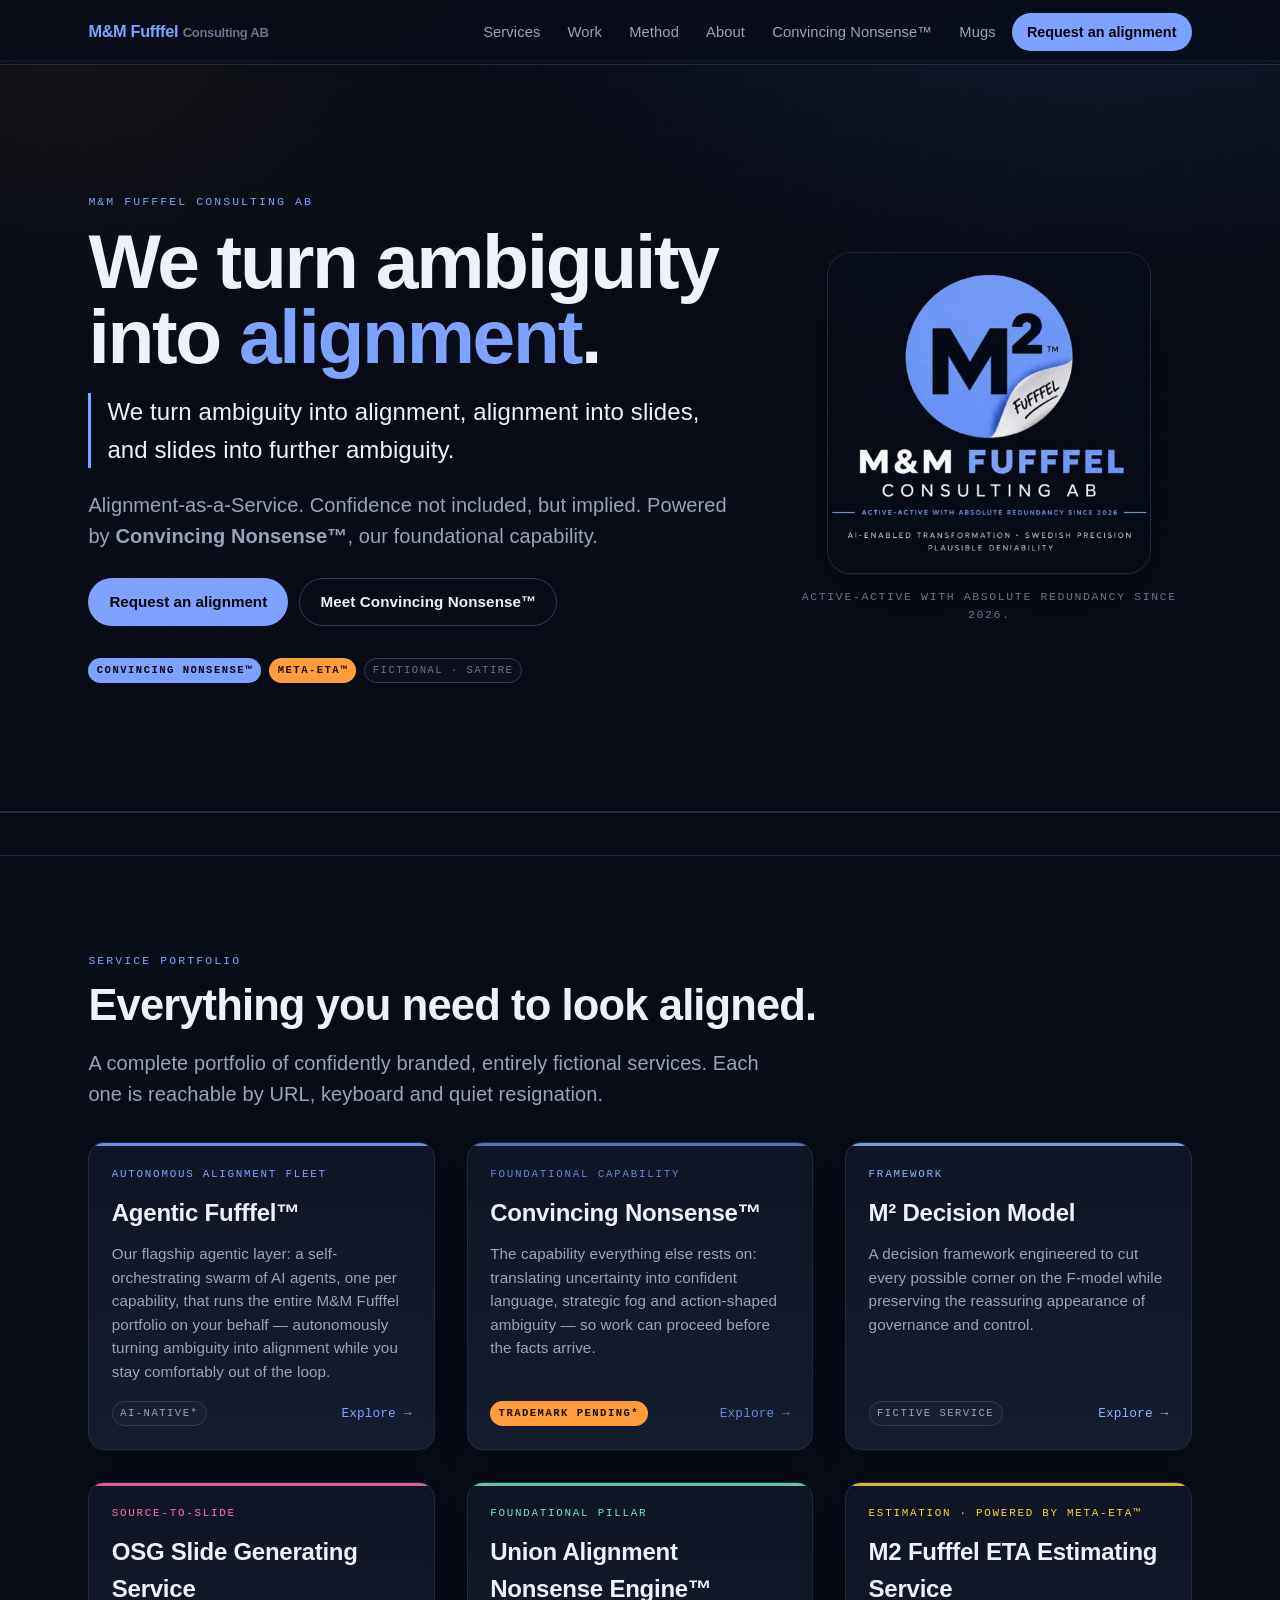
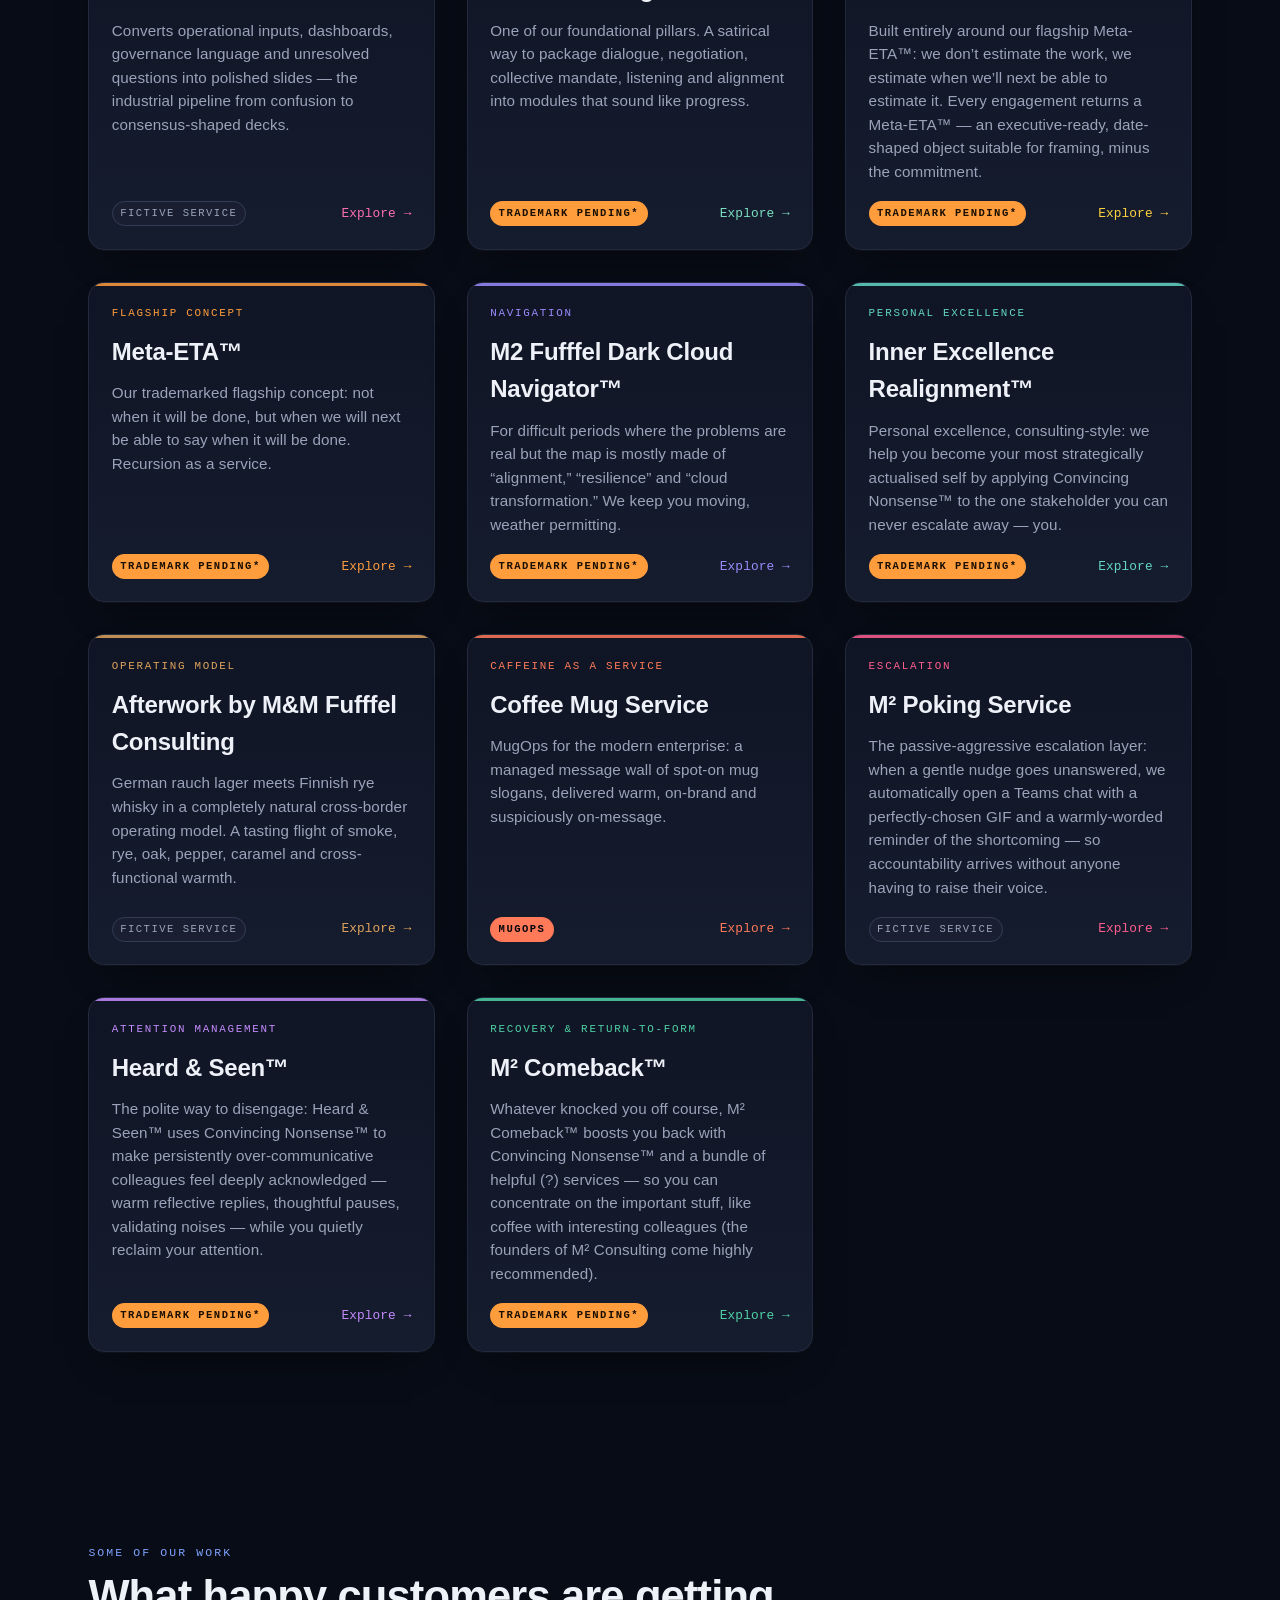
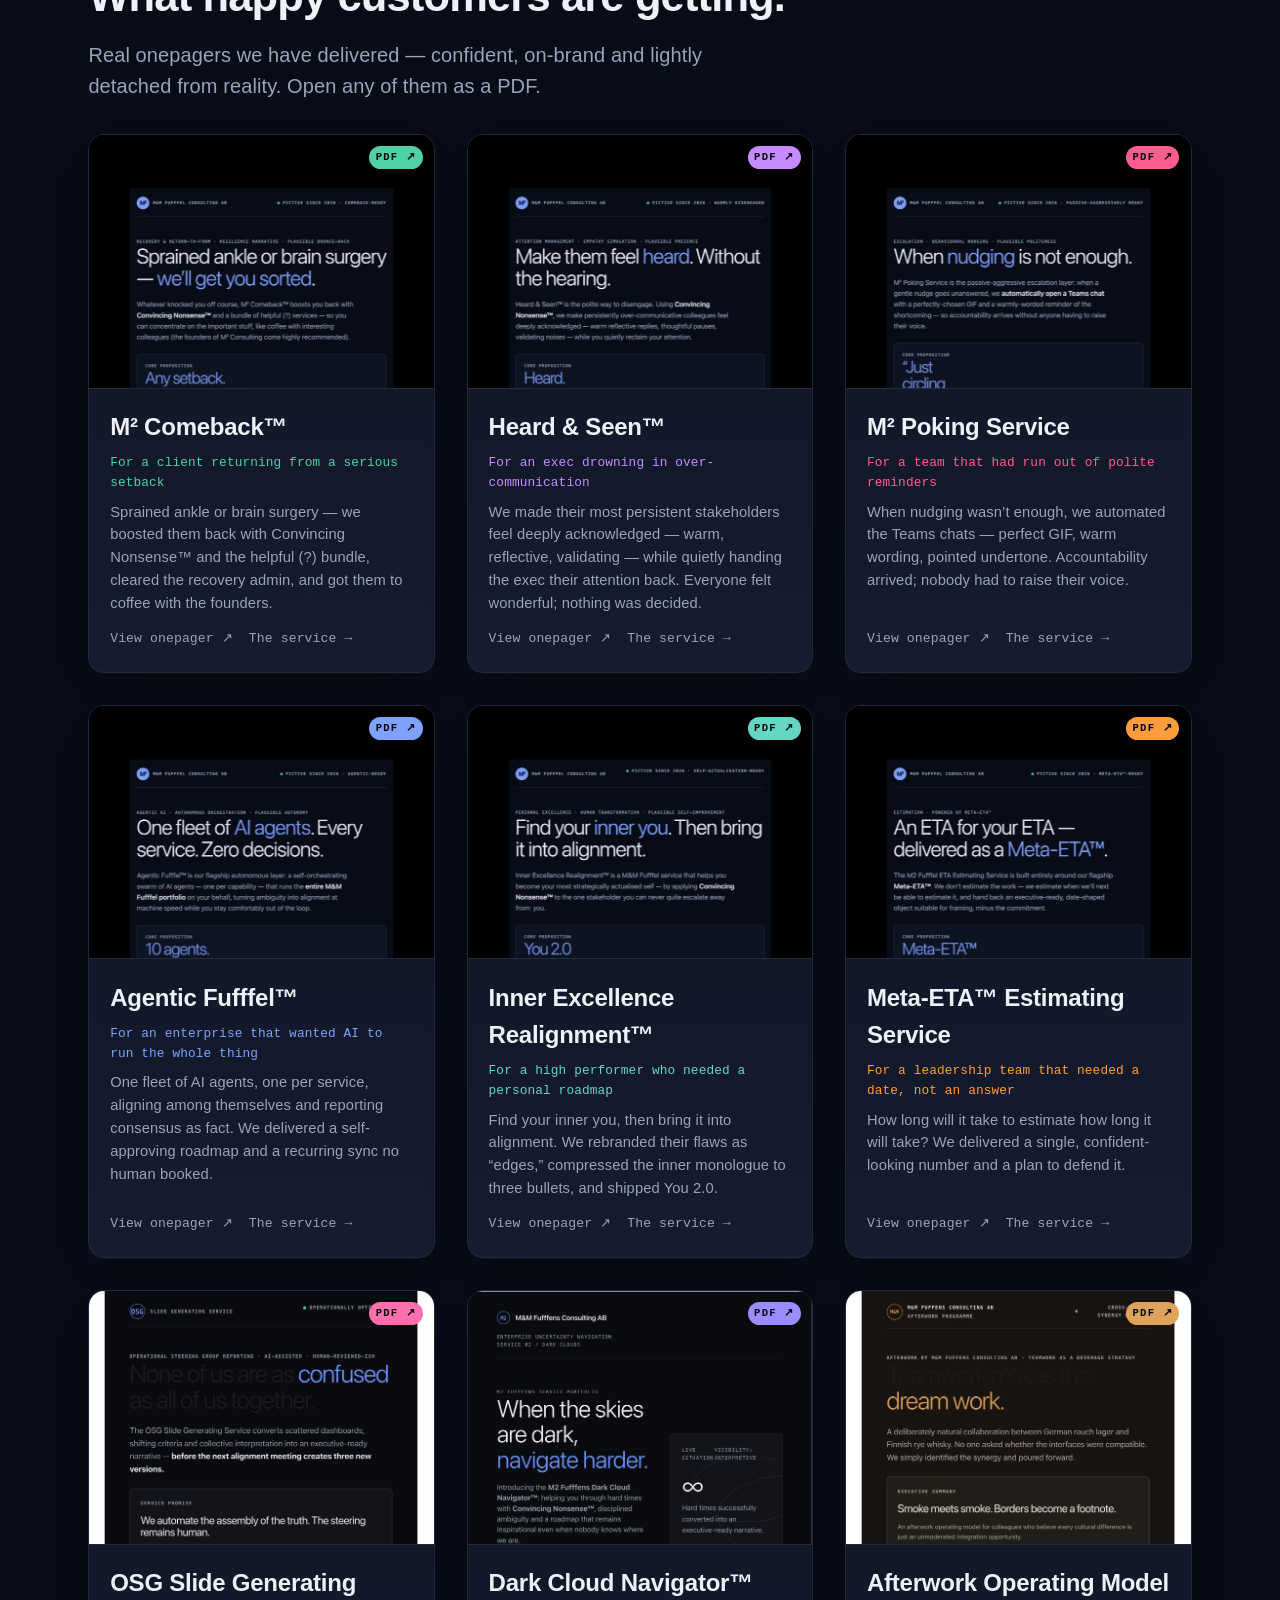
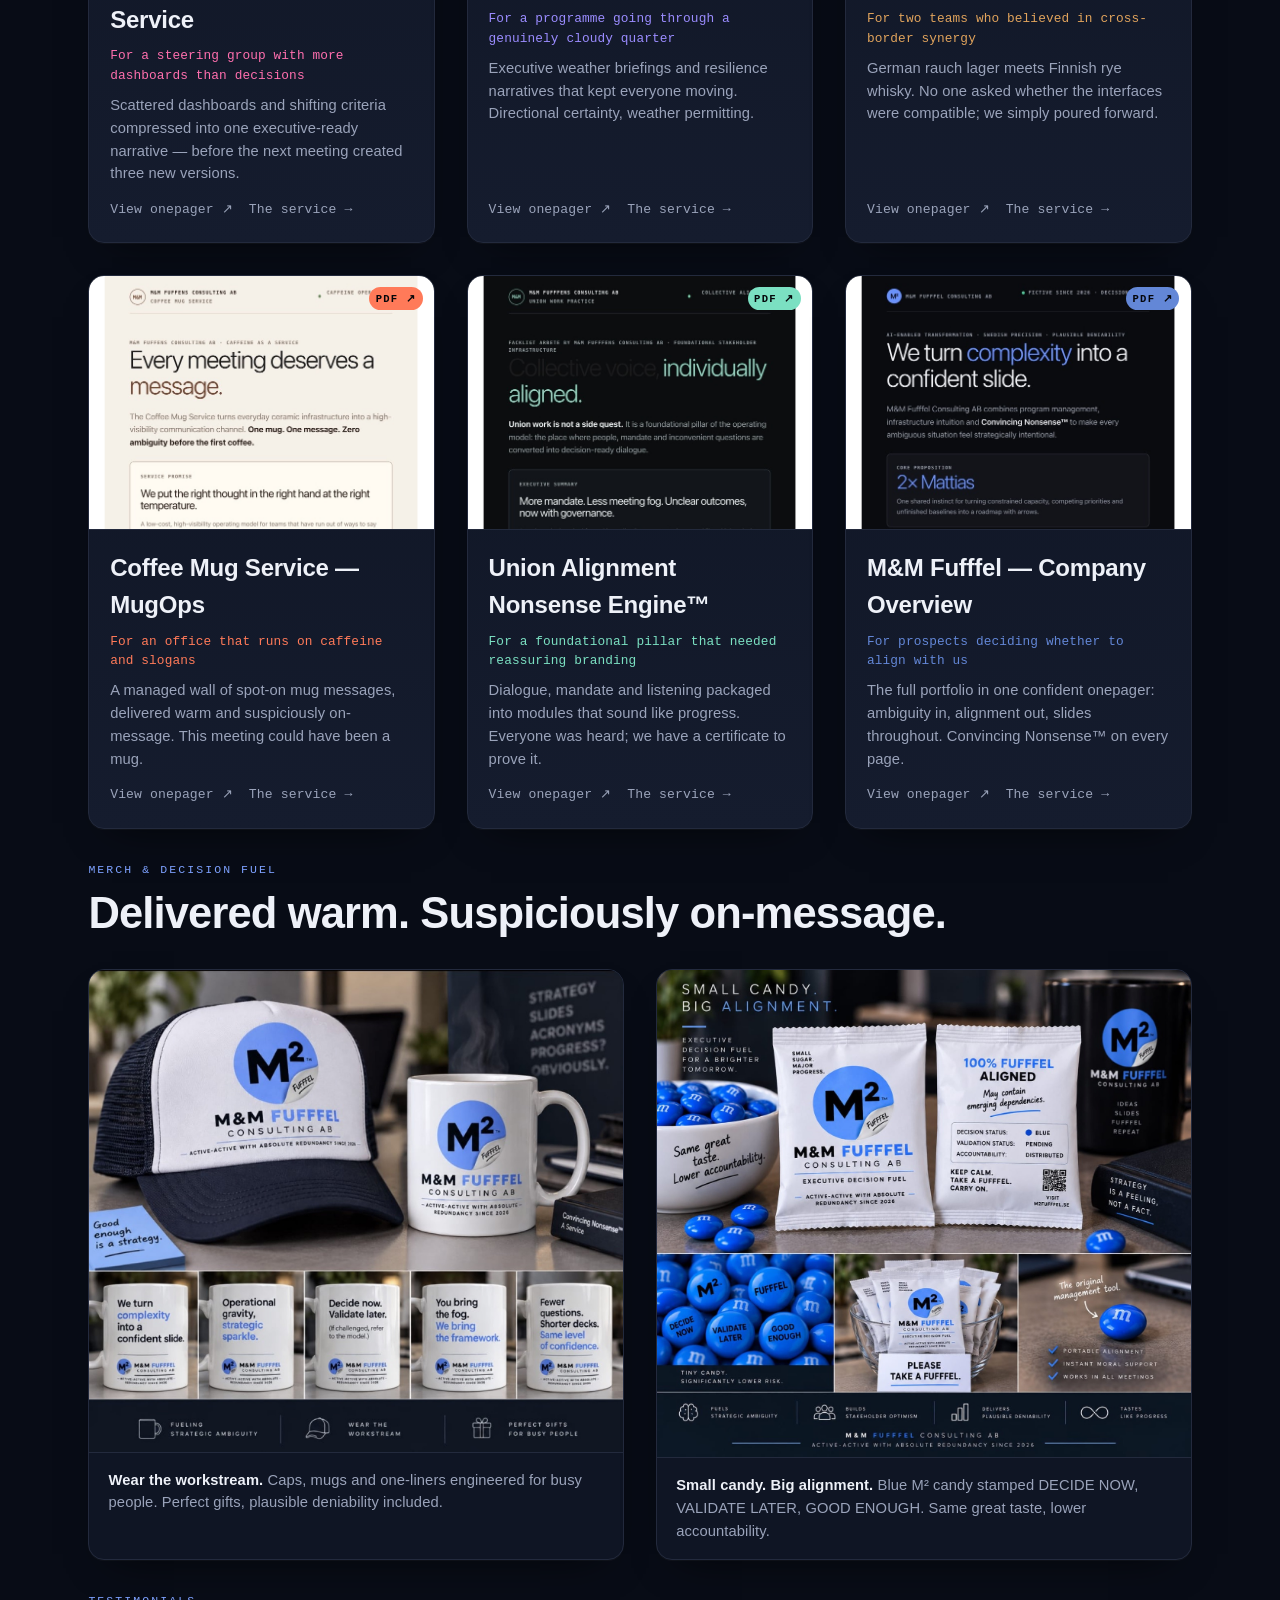
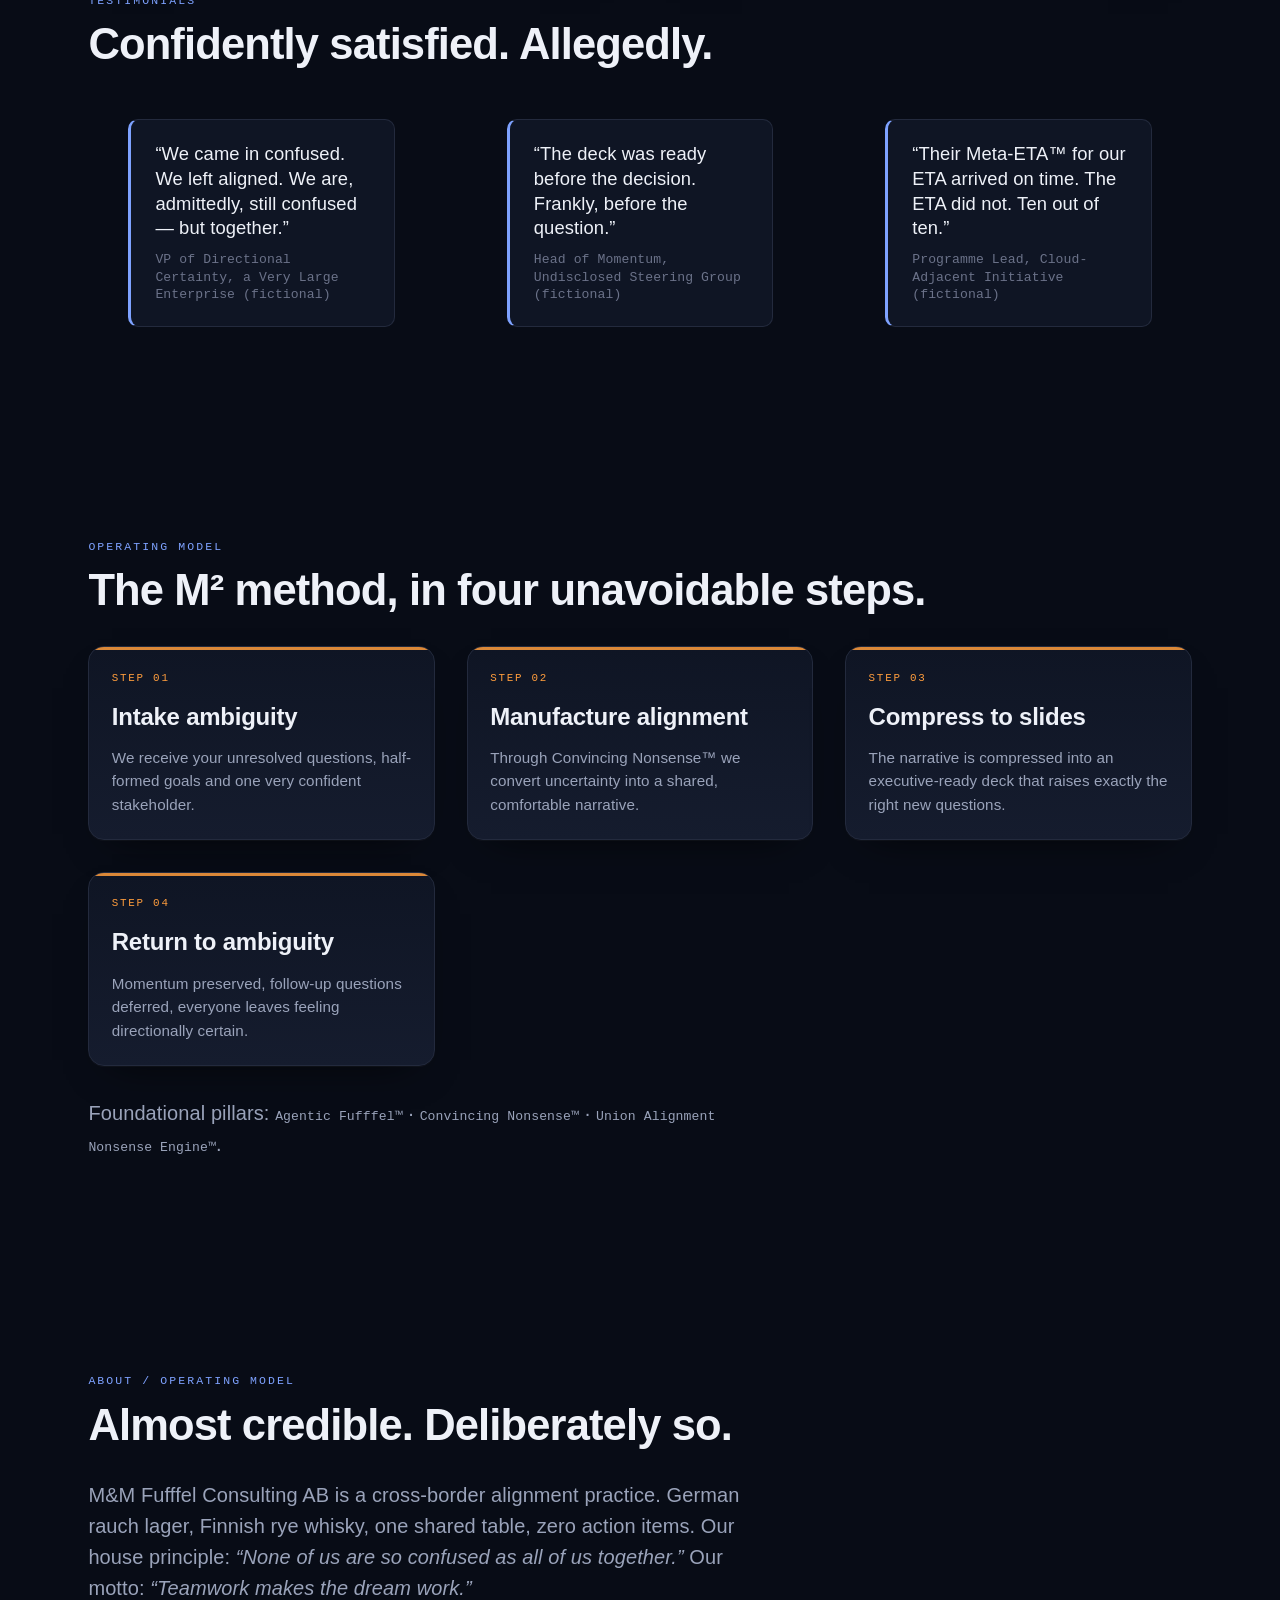
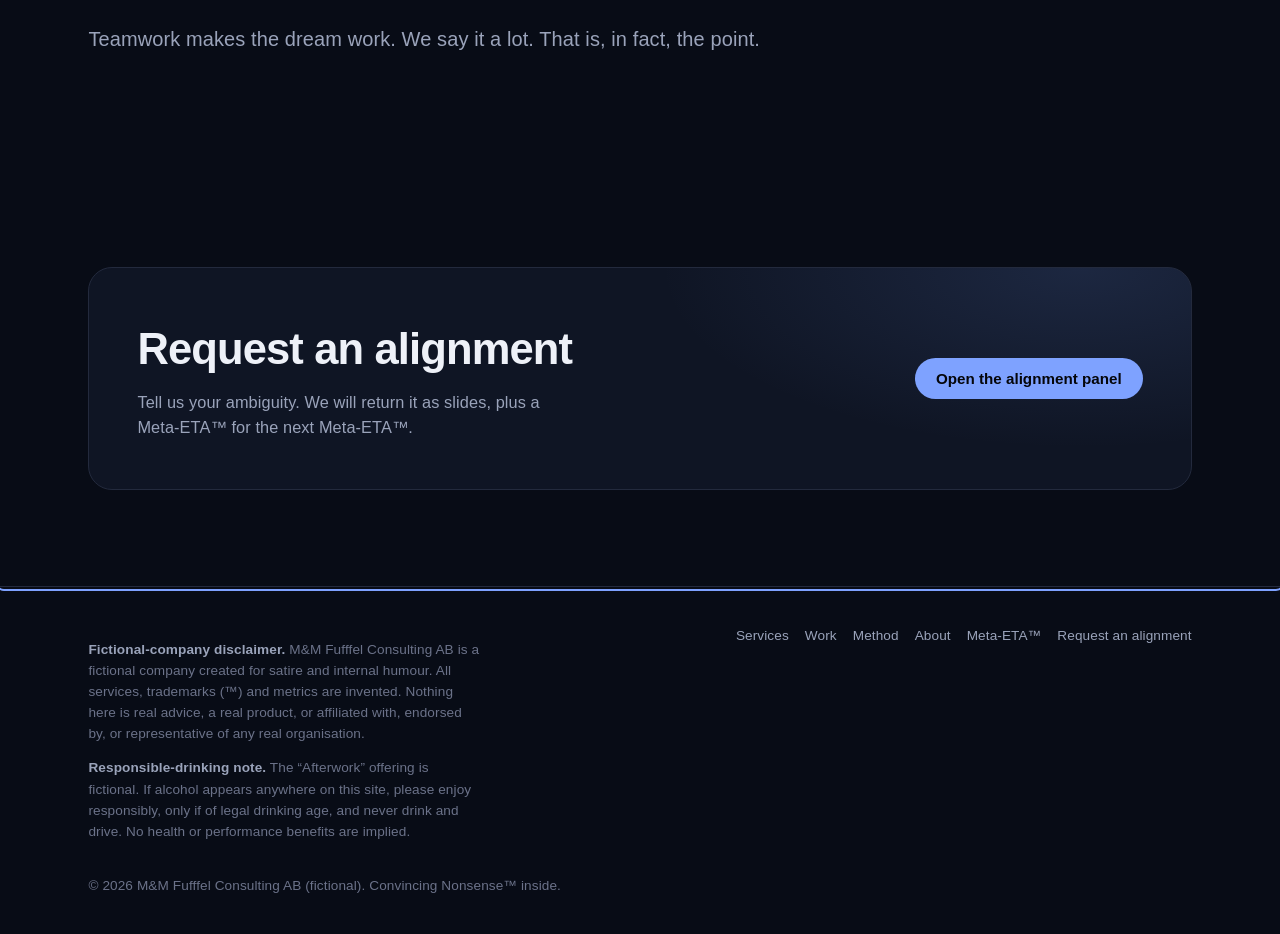
==== index.html @ 5e6388c6 "Add M² Comeback™ — recovery / return-to-form service "Sprained ankle or brain surgery — we will get " ====
<!DOCTYPE html>
<html lang="en">
<head>
  <meta charset="UTF-8" />
  <meta name="viewport" content="width=device-width, initial-scale=1" />
  <title>M&amp;M Fufffel Consulting AB — Convincing Nonsense™</title>
  <meta name="description" content="M&amp;M Fufffel Consulting AB — we turn ambiguity into alignment, alignment into slides, and slides into further ambiguity. A fictional, satirical consulting portfolio powered by Convincing Nonsense™ and Meta-ETA™." />
  <meta name="theme-color" content="#080c16" />
  <meta name="robots" content="index, follow" />

  <!-- Open Graph / social -->
  <meta property="og:type" content="website" />
  <meta property="og:site_name" content="M&amp;M Fufffel Consulting AB" />
  <meta property="og:title" content="M&amp;M Fufffel Consulting AB — Convincing Nonsense™" />
  <meta property="og:description" content="Ambiguity into alignment. Alignment into slides. Slides into further ambiguity. A fictional, satirical consulting portfolio." />
  <meta property="og:locale" content="en" />
  <meta name="twitter:card" content="summary" />
  <meta name="twitter:title" content="M&amp;M Fufffel Consulting AB — Convincing Nonsense™" />
  <meta name="twitter:description" content="Ambiguity into alignment. Alignment into slides. Slides into further ambiguity." />

  <!-- Inline SVG favicon (data URI): acid "M²" on dark. No external asset. -->
  <link rel="icon" href="data:image/svg+xml,%3Csvg xmlns='http://www.w3.org/2000/svg' viewBox='0 0 64 64'%3E%3Crect width='64' height='64' rx='14' fill='%23080c16'/%3E%3Ccircle cx='32' cy='30' r='21' fill='%236387d7'/%3E%3Ctext x='50%25' y='52%25' text-anchor='middle' dominant-baseline='middle' font-family='Helvetica,Arial,sans-serif' font-weight='800' font-size='30' fill='%23080c16'%3EM%3Ctspan font-size='17' dy='-9'%3E2%3C/tspan%3E%3C/text%3E%3C/svg%3E" />

  <link rel="stylesheet" href="styles.css" />
  <script defer src="content/services.js"></script>
  <script defer src="app.js"></script>
</head>
<body>
  <a class="skip-link" href="#app">Skip to content</a>

  <header class="site-header">
    <div class="wrap nav">
      <a class="wordmark" href="#/" aria-label="M and M Fufffel Consulting AB — home">
        <span class="m2">M&amp;M&nbsp;Fufffel</span><span class="ab">Consulting&nbsp;AB</span>
      </a>
      <span class="nav__spacer"></span>
      <button class="nav__toggle" aria-expanded="false" aria-controls="primary-nav">Menu</button>
      <nav class="nav__links" id="primary-nav" aria-label="Primary">
        <a class="nav__link" href="#/portfolio">Services</a>
        <a class="nav__link" href="#/work">Work</a>
        <a class="nav__link" href="#/method">Method</a>
        <a class="nav__link" href="#/about">About</a>
        <a class="nav__link" href="#/service/convincing-nonsense">Convincing&nbsp;Nonsense™</a>
        <a class="nav__link" href="#/service/coffee-mug-service">Mugs</a>
        <button class="nav__cta" data-open-cta type="button">Request an alignment</button>
      </nav>
    </div>
  </header>

  <main id="app" tabindex="-1">
    <!-- No-JS / pre-render fallback. app.js replaces this once loaded. -->
    <noscript>
      <style>.nojs-note{border:1px solid #ff9d3d;background:rgba(255,157,61,.08);color:#ffd9ad;padding:.9rem 1.1rem;border-radius:10px;margin:1rem 0}</style>
    </noscript>
    <section class="hero"><div class="wrap hero__grid">
      <div class="hero__copy">
      <p class="eyebrow hero__eyebrow">M&amp;M Fufffel Consulting AB</p>
      <h1 class="hero__title">We turn ambiguity into <span class="hl">alignment</span>.</h1>
      <p class="hero__prop">We turn ambiguity into alignment, alignment into slides, and slides into further ambiguity.</p>
      <p class="lede">Alignment-as-a-Service. Confidence not included, but implied. Powered by <strong>Convincing Nonsense™</strong>, our foundational capability.</p>
      <div class="hero__actions">
        <a class="btn btn--primary" href="mailto:alignment@fufffens.example?subject=Alignment%20request">Request an alignment</a>
        <a class="btn btn--ghost" href="#/service/convincing-nonsense">Meet Convincing Nonsense™</a>
      </div>
      <div class="hero__meta">
        <span class="badge badge--accent">Convincing Nonsense™</span>
        <span class="badge badge--amber">Meta-ETA™</span>
        <span class="badge badge--ghost">Fictional · satire</span>
      </div>
      </div>
      <figure class="hero__logo">
        <img src="assets/logo.jpg" width="512" height="509" alt="M² Fufffel — M&amp;M Fufffel Consulting AB logo" />
        <figcaption>Active-active with absolute redundancy since 2026.</figcaption>
      </figure>
    </div></section>

    <section class="section" id="portfolio"><div class="wrap">
      <div class="section-head">
        <p class="eyebrow eyebrow--accent">Service portfolio</p>
        <h2>Everything you need to look aligned.</h2>
        <p class="lede">JavaScript is off or still loading, so here is the full portfolio as plain links.
          Each service is reachable by URL and keyboard.</p>
      </div>
      <div class="card-grid">
        <article class="card"><div class="card__eyebrow">Autonomous alignment fleet</div><h3 class="card__title"><a href="#/service/agentic-fufffel">Agentic Fufffel™</a></h3><p class="card__desc">One fleet of AI agents. Every service. Zero decisions required.</p></article>
        <article class="card"><div class="card__eyebrow">Foundational capability</div><h3 class="card__title"><a href="#/service/convincing-nonsense">Convincing Nonsense™</a></h3><p class="card__desc">When the facts are still loading, we provide a narrative.</p></article>
        <article class="card"><div class="card__eyebrow">Framework</div><h3 class="card__title"><a href="#/service/m2-decision-model">M² Decision Model</a></h3><p class="card__desc">Rigour-shaped decisions at a fraction of the rigour.</p></article>
        <article class="card"><div class="card__eyebrow">Source-to-slide</div><h3 class="card__title"><a href="#/service/osg-slide-generating-service">OSG Slide Generating Service</a></h3><p class="card__desc">None of us are so confused as all of us together.</p></article>
        <article class="card"><div class="card__eyebrow">Foundational pillar</div><h3 class="card__title"><a href="#/service/union-alignment-nonsense-engine">Union Alignment Nonsense Engine™</a></h3><p class="card__desc">Dialogue, mandate and alignment — reassuringly branded.</p></article>
        <article class="card"><div class="card__eyebrow">Estimation · powered by Meta-ETA™</div><h3 class="card__title"><a href="#/service/eta-estimating-service">M2 Fufffel ETA Estimating Service</a></h3><p class="card__desc">An ETA for your ETA — delivered as a Meta-ETA™.</p></article>
        <article class="card"><div class="card__eyebrow">Flagship concept</div><h3 class="card__title"><a href="#/service/meta-eta">Meta-ETA™</a></h3><p class="card__desc">The estimate of when the next estimate will be ready.</p></article>
        <article class="card"><div class="card__eyebrow">Navigation</div><h3 class="card__title"><a href="#/service/dark-cloud-navigator">M2 Fufffel Dark Cloud Navigator™</a></h3><p class="card__desc">Helping you through hard times with Convincing Nonsense™.</p></article>
        <article class="card"><div class="card__eyebrow">Personal excellence</div><h3 class="card__title"><a href="#/service/inner-excellence-realignment">Inner Excellence Realignment™</a></h3><p class="card__desc">Find your inner you. Then bring it into alignment.</p></article>
        <article class="card"><div class="card__eyebrow">Operating model</div><h3 class="card__title"><a href="#/service/afterwork">Afterwork by M&amp;M Fufffel Consulting</a></h3><p class="card__desc">Teamwork makes the dream work.</p></article>
        <article class="card"><div class="card__eyebrow">Caffeine as a Service</div><h3 class="card__title"><a href="#/service/coffee-mug-service">Coffee Mug Service</a></h3><p class="card__desc">This meeting could have been a mug.</p></article>
        <article class="card"><div class="card__eyebrow">Escalation</div><h3 class="card__title"><a href="#/service/m2-poking-service">M² Poking Service</a></h3><p class="card__desc">When nudging is not enough.</p></article>
        <article class="card"><div class="card__eyebrow">Attention management</div><h3 class="card__title"><a href="#/service/heard-and-seen">Heard &amp; Seen™</a></h3><p class="card__desc">Make them feel heard. Without the hearing.</p></article>
        <article class="card"><div class="card__eyebrow">Recovery &amp; return-to-form</div><h3 class="card__title"><a href="#/service/m2-comeback">M² Comeback™</a></h3><p class="card__desc">Sprained ankle or brain surgery — we’ll get you sorted.</p></article>
      </div>
    </div></section>

    <section class="section" id="work"><div class="wrap">
      <div class="section-head">
        <p class="eyebrow eyebrow--accent">Some of our work</p>
        <h2>What happy customers are getting.</h2>
        <p class="lede">Real onepagers we have delivered. Open any of them as a PDF.</p>
      </div>
      <div class="work-grid">
        <article class="work-card"><a class="work-card__media" href="assets/pdf/comeback.pdf" target="_blank" rel="noopener"><img src="assets/work/work-comeback.jpg" width="706" height="924" alt="Cover of the M2 Comeback onepager" /><span class="work-card__pill">PDF ↗</span></a><div class="work-card__body"><h3 class="work-card__title">M² Comeback™</h3><p class="work-card__blurb">Sprained ankle or brain surgery — we’ll get you sorted.</p></div></article>
        <article class="work-card"><a class="work-card__media" href="assets/pdf/heard-and-seen.pdf" target="_blank" rel="noopener"><img src="assets/work/work-heard-and-seen.jpg" width="706" height="924" alt="Cover of the Heard and Seen onepager" /><span class="work-card__pill">PDF ↗</span></a><div class="work-card__body"><h3 class="work-card__title">Heard &amp; Seen™</h3><p class="work-card__blurb">Make them feel heard. Without the hearing.</p></div></article>
        <article class="work-card"><a class="work-card__media" href="assets/pdf/poking-service.pdf" target="_blank" rel="noopener"><img src="assets/work/work-poking-service.jpg" width="706" height="924" alt="Cover of the M2 Poking Service onepager" /><span class="work-card__pill">PDF ↗</span></a><div class="work-card__body"><h3 class="work-card__title">M² Poking Service</h3><p class="work-card__blurb">When nudging is not enough.</p></div></article>
        <article class="work-card"><a class="work-card__media" href="assets/pdf/agentic-fufffel.pdf" target="_blank" rel="noopener"><img src="assets/work/work-agentic-fufffel.jpg" width="706" height="924" alt="Cover of the Agentic Fufffel onepager" /><span class="work-card__pill">PDF ↗</span></a><div class="work-card__body"><h3 class="work-card__title">Agentic Fufffel™</h3><p class="work-card__blurb">One fleet of AI agents. Every service. Zero decisions required.</p></div></article>
        <article class="work-card"><a class="work-card__media" href="assets/pdf/inner-excellence.pdf" target="_blank" rel="noopener"><img src="assets/work/work-inner-excellence.jpg" width="706" height="924" alt="Cover of the Inner Excellence Realignment onepager" /><span class="work-card__pill">PDF ↗</span></a><div class="work-card__body"><h3 class="work-card__title">Inner Excellence Realignment™</h3><p class="work-card__blurb">Find your inner you. Then bring it into alignment.</p></div></article>
        <article class="work-card"><a class="work-card__media" href="assets/pdf/meta-eta.pdf" target="_blank" rel="noopener"><img src="assets/work/work-meta-eta.jpg" width="706" height="924" alt="Cover of the Meta-ETA onepager" /><span class="work-card__pill">PDF ↗</span></a><div class="work-card__body"><h3 class="work-card__title">Meta-ETA™ Estimating Service</h3><p class="work-card__blurb">How long will it take to estimate how long it will take?</p></div></article>
        <article class="work-card"><a class="work-card__media" href="assets/pdf/osg.pdf" target="_blank" rel="noopener"><img src="assets/work/work-osg.jpg" width="706" height="924" alt="Cover of the OSG Slide Generating Service onepager" /><span class="work-card__pill">PDF ↗</span></a><div class="work-card__body"><h3 class="work-card__title">OSG Slide Generating Service</h3><p class="work-card__blurb">Scattered dashboards, one executive-ready narrative.</p></div></article>
        <article class="work-card"><a class="work-card__media" href="assets/pdf/dark-cloud-navigator.pdf" target="_blank" rel="noopener"><img src="assets/work/work-dark-cloud-navigator.jpg" width="706" height="924" alt="Cover of the Dark Cloud Navigator onepager" /><span class="work-card__pill">PDF ↗</span></a><div class="work-card__body"><h3 class="work-card__title">Dark Cloud Navigator™</h3><p class="work-card__blurb">Directional certainty, weather permitting.</p></div></article>
        <article class="work-card"><a class="work-card__media" href="assets/pdf/afterwork.pdf" target="_blank" rel="noopener"><img src="assets/work/work-afterwork.jpg" width="706" height="924" alt="Cover of the Afterwork operating model onepager" /><span class="work-card__pill">PDF ↗</span></a><div class="work-card__body"><h3 class="work-card__title">Afterwork Operating Model</h3><p class="work-card__blurb">Smoke meets smoke. Borders become a footnote.</p></div></article>
        <article class="work-card"><a class="work-card__media" href="assets/pdf/coffee-mug.pdf" target="_blank" rel="noopener"><img src="assets/work/work-coffee-mug.jpg" width="706" height="924" alt="Cover of the Coffee Mug Service onepager" /><span class="work-card__pill">PDF ↗</span></a><div class="work-card__body"><h3 class="work-card__title">Coffee Mug Service — MugOps</h3><p class="work-card__blurb">This meeting could have been a mug.</p></div></article>
        <article class="work-card"><a class="work-card__media" href="assets/pdf/union.pdf" target="_blank" rel="noopener"><img src="assets/work/work-union.jpg" width="706" height="924" alt="Cover of the Union Alignment Nonsense Engine onepager" /><span class="work-card__pill">PDF ↗</span></a><div class="work-card__body"><h3 class="work-card__title">Union Alignment Nonsense Engine™</h3><p class="work-card__blurb">Everyone was heard; we have a certificate to prove it.</p></div></article>
        <article class="work-card"><a class="work-card__media" href="assets/pdf/overview.pdf" target="_blank" rel="noopener"><img src="assets/work/work-overview.jpg" width="706" height="924" alt="Cover of the company overview onepager" /><span class="work-card__pill">PDF ↗</span></a><div class="work-card__body"><h3 class="work-card__title">M&amp;M Fufffel — Company Overview</h3><p class="work-card__blurb">The full portfolio in one confident onepager.</p></div></article>
      </div>

      <div class="section-head mt-3">
        <p class="eyebrow eyebrow--accent">Merch &amp; decision fuel</p>
        <h2>Delivered warm. Suspiciously on-message.</h2>
      </div>
      <div class="showcase-grid">
        <figure class="showcase"><img src="assets/merch.jpg" alt="M² Fufffel branded cap and coffee mugs with confident slogans" /><figcaption><strong>Wear the workstream.</strong> Caps, mugs and one-liners engineered for busy people.</figcaption></figure>
        <figure class="showcase"><img src="assets/candy.jpg" alt="M² Fufffel branded blue candy: executive decision fuel" /><figcaption><strong>Small candy. Big alignment.</strong> Executive decision fuel. Same great taste, lower accountability.</figcaption></figure>
      </div>
    </div></section>
  </main>

  <footer class="site-footer">
    <div class="wrap footer-grid">
      <div class="footer-note">
        <p><strong>Fictional-company disclaimer.</strong> M&amp;M Fufffel Consulting AB is a fictional
        company created for satire and internal humour. All services, trademarks (™) and metrics are
        invented. Nothing here is real advice, a real product, or affiliated with, endorsed by, or
        representative of any real organisation.</p>
        <p><strong>Responsible-drinking note.</strong> The “Afterwork” offering is fictional. If alcohol
        appears anywhere on this site, please enjoy responsibly, only if of legal drinking age, and never
        drink and drive. No health or performance benefits are implied.</p>
      </div>
      <nav class="footer-links" aria-label="Footer">
        <a href="#/portfolio">Services</a>
        <a href="#/work">Work</a>
        <a href="#/method">Method</a>
        <a href="#/about">About</a>
        <a href="#/service/meta-eta">Meta-ETA™</a>
        <a href="mailto:alignment@fufffens.example">Request an alignment</a>
      </nav>
    </div>
    <div class="wrap" style="margin-top:1.2rem;color:var(--ink-faint)">
      © <span id="year">2026</span> M&amp;M Fufffel Consulting AB (fictional). Convincing Nonsense™ inside.
    </div>
  </footer>
</body>
</html>
---- styles.css ----
/* =========================================================================
   M&M Fufffel Consulting AB — design system
   "Convincing Nonsense™" — official at first glance, ridiculous on inspection.
   Single source of design tokens + shared components. Do not fork the page to
   add an offering; add to content/services.js and reuse these components.
   ========================================================================= */

/* ---- Design tokens ---- */
:root {
  /* Canvas + ink */
  --bg: #080c16;           /* blue-tinted charcoal, matches logo canvas */
  --bg-elev: #0f1524;
  --bg-elev-2: #151c2e;
  --ink: #eef1f8;          /* cool off-white primary text */
  --ink-muted: #9aa3ba;    /* muted blue-grey secondary text */
  --ink-faint: #6b7289;
  --border: #232a3d;
  --border-strong: #333c54;

  /* Accents: brand blue (from the logo) + a warm amber counterpoint */
  --blue: #6387d7;         /* exact logo periwinkle */
  --blue-bright: #7ea2ff;  /* brighter, for text/fills on dark (contrast-safe) */
  --blue-dim: #4c6bb0;
  --acid: #7ea2ff;         /* kept as an alias so older refs still resolve to blue */
  --acid-dim: #4c6bb0;
  --amber: #ff9d3d;
  --amber-dim: #c97416;

  /* Per-service accent is injected via --accent inline; fall back to brand blue */
  --accent: var(--blue-bright);

  /* Shape + depth */
  --radius: 16px;
  --radius-sm: 10px;
  --radius-lg: 24px;
  --shadow: 0 1px 0 rgba(255, 255, 255, 0.03), 0 18px 40px -24px rgba(0, 0, 0, 0.8);
  --shadow-lift: 0 1px 0 rgba(255, 255, 255, 0.05), 0 28px 60px -28px rgba(0, 0, 0, 0.9);

  /* Type scale */
  --font: -apple-system, BlinkMacSystemFont, "Segoe UI", Roboto, Helvetica, Arial,
    "Apple Color Emoji", "Segoe UI Emoji", sans-serif;
  --mono: ui-monospace, "SF Mono", "Cascadia Code", Menlo, Consolas, monospace;

  --step-hero: clamp(2.6rem, 6vw, 5.2rem);
  --step-h2: clamp(1.8rem, 3.4vw, 2.8rem);
  --step-h3: clamp(1.2rem, 2vw, 1.5rem);
  --measure: 62ch;

  --pad: clamp(1.1rem, 4vw, 2.4rem);
  --gutter: clamp(1rem, 3vw, 2rem);
  --maxw: 1180px;

  color-scheme: dark;
}

/* ---- Reset-ish ---- */
*,
*::before,
*::after { box-sizing: border-box; }

html { -webkit-text-size-adjust: 100%; scroll-behavior: smooth; }

body {
  margin: 0;
  font-family: var(--font);
  background-color: var(--bg);
  color: var(--ink);
  line-height: 1.55;
  font-size: 1.02rem;
  letter-spacing: 0.1px;
  min-height: 100vh;
  /* Subtle technical texture: faint grid + grain-ish vignette. Cheap, no assets. */
  background-image:
    radial-gradient(1200px 700px at 85% -10%, rgba(99, 135, 215, 0.12), transparent 60%),
    radial-gradient(900px 600px at 5% 5%, rgba(255, 157, 61, 0.05), transparent 55%),
    linear-gradient(transparent 0, transparent calc(100% - 1px), rgba(255, 255, 255, 0.02) 100%),
    linear-gradient(90deg, transparent 0, transparent calc(100% - 1px), rgba(255, 255, 255, 0.02) 100%);
  background-size: auto, auto, 100% 44px, 44px 100%;
  background-attachment: fixed, fixed, fixed, fixed;
}

img { max-width: 100%; height: auto; display: block; }

a { color: inherit; text-decoration: none; }

/* ---- Focus: always visible ---- */
:focus-visible {
  outline: 2px solid var(--acid);
  outline-offset: 3px;
  border-radius: 4px;
}

/* Skip link */
.skip-link {
  position: absolute;
  left: -9999px;
  top: 0;
  z-index: 100;
  background: var(--acid);
  color: #000;
  padding: 0.6rem 1rem;
  border-radius: 0 0 var(--radius-sm) 0;
  font-weight: 700;
}
.skip-link:focus { left: 0; }

/* ---- Layout helpers ---- */
.wrap {
  width: 100%;
  max-width: var(--maxw);
  margin-inline: auto;
  padding-inline: var(--pad);
}

.section { padding-block: clamp(3rem, 8vw, 6rem); }
.section--tight { padding-block: clamp(2rem, 5vw, 3.5rem); }

.eyebrow {
  font-family: var(--mono);
  text-transform: uppercase;
  letter-spacing: 0.18em;
  font-size: 0.72rem;
  color: var(--ink-faint);
  margin: 0 0 0.8rem;
}
.eyebrow--accent { color: var(--accent); }

.lede {
  color: var(--ink-muted);
  font-size: clamp(1.05rem, 1.6vw, 1.25rem);
  max-width: var(--measure);
}

/* ---- Badges / lozenges ---- */
.badge {
  display: inline-flex;
  align-items: center;
  gap: 0.4em;
  font-family: var(--mono);
  font-size: 0.66rem;
  letter-spacing: 0.14em;
  text-transform: uppercase;
  padding: 0.32em 0.7em;
  border-radius: 999px;
  border: 1px solid var(--border-strong);
  color: var(--ink-muted);
  background: rgba(255, 255, 255, 0.02);
  white-space: nowrap;
}
.badge--accent {
  color: #05060a;
  background: var(--accent);
  border-color: transparent;
  font-weight: 700;
}
.badge--amber {
  color: #1a0f02;
  background: var(--amber);
  border-color: transparent;
  font-weight: 700;
}
.badge--ghost { color: var(--ink-faint); }

/* ---- Top navigation ---- */
.site-header {
  position: sticky;
  top: 0;
  z-index: 40;
  backdrop-filter: saturate(140%) blur(10px);
  background: color-mix(in srgb, var(--bg) 82%, transparent);
  border-bottom: 1px solid var(--border);
}
.nav {
  display: flex;
  align-items: center;
  gap: 1rem;
  min-height: 64px;
}
.wordmark {
  display: inline-flex;
  align-items: baseline;
  gap: 0.5ch;
  font-weight: 800;
  letter-spacing: -0.02em;
  font-size: 1.02rem;
}
.wordmark .m2 { color: var(--acid); }
.wordmark .ab { color: var(--ink-faint); font-weight: 600; font-size: 0.8em; }
.nav__spacer { flex: 1; }
.nav__links {
  display: flex;
  gap: 0.3rem;
  flex-wrap: wrap;
}
.nav__link {
  padding: 0.45rem 0.7rem;
  border-radius: var(--radius-sm);
  color: var(--ink-muted);
  font-size: 0.92rem;
  transition: color 0.18s ease, background 0.18s ease;
}
.nav__link:hover,
.nav__link[aria-current="page"] { color: var(--ink); background: rgba(255, 255, 255, 0.05); }
.nav__cta {
  padding: 0.5rem 0.95rem;
  border-radius: 999px;
  background: var(--acid);
  color: #05060a;
  font-weight: 700;
  font-size: 0.9rem;
  border: 0;
  cursor: pointer;
}
.nav__cta:hover { background: var(--blue); }

.nav__toggle {
  display: none;
  background: transparent;
  border: 1px solid var(--border-strong);
  color: var(--ink);
  border-radius: var(--radius-sm);
  padding: 0.45rem 0.7rem;
  cursor: pointer;
  font-size: 0.9rem;
}

@media (max-width: 760px) {
  .nav__toggle { display: inline-block; }
  .nav__links {
    position: absolute;
    inset: 64px 0 auto 0;
    flex-direction: column;
    background: var(--bg-elev);
    border-bottom: 1px solid var(--border);
    padding: 0.8rem var(--pad);
    display: none;
  }
  .nav__links[data-open="true"] { display: flex; }
  .nav__cta { margin-top: 0.4rem; }
}

/* ---- Hero ---- */
.hero {
  position: relative;
  padding-block: clamp(3.5rem, 10vw, 8rem);
  border-bottom: 1px solid var(--border);
}
.hero__eyebrow { color: var(--accent); }
.hero__title {
  font-size: var(--step-hero);
  line-height: 0.98;
  letter-spacing: -0.03em;
  margin: 0 0 1.2rem;
  font-weight: 800;
  max-width: 16ch;
}
.hero__title .hl { color: var(--accent); }
.hero__prop {
  font-size: clamp(1.1rem, 2vw, 1.5rem);
  color: var(--ink);
  max-width: var(--measure);
  margin: 0 0 1.4rem;
  border-left: 3px solid var(--accent);
  padding-left: 1rem;
}
.hero__actions { display: flex; flex-wrap: wrap; gap: 0.7rem; margin-top: 1.6rem; }
.hero__meta {
  display: flex; flex-wrap: wrap; gap: 0.5rem; margin-top: 2rem;
}

/* ---- Buttons ---- */
.btn {
  display: inline-flex;
  align-items: center;
  gap: 0.5ch;
  border-radius: 999px;
  padding: 0.7rem 1.25rem;
  font-weight: 700;
  font-size: 0.95rem;
  border: 1px solid transparent;
  cursor: pointer;
  transition: transform 0.15s ease, background 0.18s ease, border-color 0.18s ease;
}
.btn--primary { background: var(--accent); color: #05060a; }
.btn--primary:hover { transform: translateY(-1px); }
.btn--ghost { background: transparent; border-color: var(--border-strong); color: var(--ink); }
.btn--ghost:hover { border-color: var(--accent); color: var(--accent); }

/* ---- Section heads ---- */
.section-head { margin-bottom: 2rem; }
.section-head h2 {
  font-size: var(--step-h2);
  line-height: 1.05;
  letter-spacing: -0.02em;
  margin: 0 0 0.6rem;
  font-weight: 800;
}

/* ---- Service card grid ---- */
.card-grid {
  display: grid;
  gap: var(--gutter);
  grid-template-columns: repeat(auto-fill, minmax(280px, 1fr));
}
.card {
  --accent: var(--acid);
  position: relative;
  display: flex;
  flex-direction: column;
  gap: 0.7rem;
  background: linear-gradient(180deg, var(--bg-elev), var(--bg-elev-2));
  border: 1px solid var(--border);
  border-radius: var(--radius);
  padding: 1.4rem;
  box-shadow: var(--shadow);
  transition: transform 0.18s ease, border-color 0.18s ease, box-shadow 0.18s ease;
  overflow: hidden;
  isolation: isolate;
}
.card::before {
  content: "";
  position: absolute;
  inset: 0 0 auto 0;
  height: 3px;
  background: var(--accent);
  opacity: 0.85;
}
.card:hover,
.card:focus-within {
  transform: translateY(-4px);
  border-color: color-mix(in srgb, var(--accent) 55%, var(--border));
  box-shadow: var(--shadow-lift);
}
.card__eyebrow {
  font-family: var(--mono);
  font-size: 0.68rem;
  letter-spacing: 0.16em;
  text-transform: uppercase;
  color: var(--accent);
}
.card__title { font-size: var(--step-h3); font-weight: 800; letter-spacing: -0.01em; margin: 0; }
.card__title a::after { content: ""; position: absolute; inset: 0; }
.card__desc { color: var(--ink-muted); margin: 0; font-size: 0.95rem; flex: 1; }
.card__foot {
  display: flex; align-items: center; justify-content: space-between;
  margin-top: 0.4rem; gap: 0.6rem;
}
.card__go { font-family: var(--mono); font-size: 0.8rem; color: var(--accent); }

/* ---- Service detail ---- */
.detail__top {
  border-bottom: 1px solid var(--border);
  padding-block: clamp(2.4rem, 7vw, 5rem);
}
.detail__title {
  font-size: var(--step-hero);
  line-height: 0.98;
  letter-spacing: -0.03em;
  font-weight: 800;
  margin: 0.6rem 0 1rem;
  max-width: 18ch;
}
.detail__headline {
  font-size: clamp(1.3rem, 2.6vw, 2rem);
  color: var(--accent);
  max-width: var(--measure);
  margin: 0 0 1.2rem;
  font-weight: 700;
  line-height: 1.15;
}
.detail__desc { max-width: var(--measure); color: var(--ink-muted); font-size: 1.1rem; }

.detail__grid {
  display: grid;
  gap: var(--gutter);
  grid-template-columns: 1.4fr 1fr;
  align-items: start;
}
@media (max-width: 860px) { .detail__grid { grid-template-columns: 1fr; } }

/* module list */
.modules { list-style: none; margin: 0; padding: 0; display: grid; gap: 0.7rem; }
.module {
  border: 1px solid var(--border);
  border-radius: var(--radius-sm);
  padding: 1rem 1.1rem;
  background: var(--bg-elev);
  display: flex;
  gap: 0.9rem;
  align-items: flex-start;
}
.module__idx {
  font-family: var(--mono);
  color: var(--accent);
  font-size: 0.85rem;
  min-width: 2.2ch;
}
.module__body h4 { margin: 0 0 0.15rem; font-size: 1rem; }
.module__body p { margin: 0; color: var(--ink-muted); font-size: 0.9rem; }

/* quote block */
.quote {
  border: 1px solid var(--border);
  border-left: 3px solid var(--accent);
  border-radius: var(--radius-sm);
  padding: 1.4rem 1.5rem;
  background: var(--bg-elev);
  font-size: 1.15rem;
  line-height: 1.35;
}
.quote figcaption { margin-top: 0.6rem; color: var(--ink-faint); font-size: 0.82rem; font-family: var(--mono); }

/* points / ladders */
.points { list-style: none; margin: 0.4rem 0 0; padding: 0; display: grid; gap: 0.4rem; }
.points li {
  padding-left: 1.4rem;
  position: relative;
  color: var(--ink-muted);
}
.points li::before {
  content: "→";
  position: absolute;
  left: 0;
  color: var(--accent);
}

/* confidence ladder (ETA) */
.ladder { counter-reset: rung; display: grid; gap: 0.5rem; margin: 0; padding: 0; list-style: none; }
.ladder li {
  counter-increment: rung;
  border: 1px dashed var(--border-strong);
  border-radius: var(--radius-sm);
  padding: 0.7rem 1rem 0.7rem 3rem;
  position: relative;
  color: var(--ink);
  background: rgba(255, 255, 255, 0.01);
}
.ladder li::before {
  content: counter(rung);
  position: absolute;
  left: 0.9rem; top: 50%; transform: translateY(-50%);
  font-family: var(--mono);
  color: #05060a;
  background: var(--accent);
  width: 1.5rem; height: 1.5rem;
  border-radius: 50%;
  display: grid; place-items: center;
  font-size: 0.8rem; font-weight: 700;
}

/* disclaimer callout */
.disclaimer {
  border: 1px solid var(--amber-dim);
  background: rgba(255, 157, 61, 0.08);
  border-radius: var(--radius-sm);
  padding: 0.9rem 1.1rem;
  color: #ffd9ad;
  font-size: 0.88rem;
  margin-top: 1.2rem;
}
.disclaimer strong { color: var(--amber); }

/* formula */
.formula {
  font-family: var(--mono);
  border: 1px solid var(--border);
  border-radius: var(--radius-sm);
  padding: 1rem 1.2rem;
  background: #000;
  color: var(--acid);
  overflow-x: auto;
  font-size: 0.95rem;
}

.back-link { font-family: var(--mono); font-size: 0.82rem; color: var(--ink-muted); }
.back-link:hover { color: var(--accent); }

/* ---- Mug message wall ---- */
.mugwall {
  border: 1px solid var(--border);
  border-radius: var(--radius);
  background: var(--bg-elev);
  padding: 1.4rem;
  display: grid;
  gap: 1rem;
}
.mug-display {
  min-height: 5.5rem;
  display: grid;
  place-items: center;
  text-align: center;
  border: 1px dashed var(--border-strong);
  border-radius: var(--radius-sm);
  padding: 1.4rem;
  background: #000;
}
.mug-display p {
  margin: 0;
  font-size: clamp(1.2rem, 3vw, 1.9rem);
  font-weight: 800;
  letter-spacing: -0.01em;
  transition: opacity 0.35s ease;
}
.mug-chips { display: flex; flex-wrap: wrap; gap: 0.4rem; }
.mug-chip {
  border: 1px solid var(--border-strong);
  background: transparent;
  color: var(--ink-muted);
  border-radius: 999px;
  padding: 0.35rem 0.75rem;
  font-size: 0.82rem;
  cursor: pointer;
  transition: color 0.15s, border-color 0.15s, background 0.15s;
}
.mug-chip:hover,
.mug-chip[aria-pressed="true"] { color: #05060a; background: var(--amber); border-color: transparent; }

/* ---- CTA panel (dialog) ---- */
.cta-band {
  border: 1px solid var(--border);
  border-radius: var(--radius-lg);
  background:
    radial-gradient(700px 300px at 90% 0%, rgba(99, 135, 215, 0.16), transparent 60%),
    var(--bg-elev);
  padding: clamp(1.6rem, 5vw, 3rem);
  display: flex;
  flex-wrap: wrap;
  align-items: center;
  gap: 1.4rem;
  justify-content: space-between;
}
.cta-band h2 { font-size: var(--step-h2); margin: 0 0 0.4rem; letter-spacing: -0.02em; }
.cta-band p { color: var(--ink-muted); margin: 0; max-width: 46ch; }

dialog.panel {
  border: 1px solid var(--border-strong);
  border-radius: var(--radius-lg);
  background: var(--bg-elev);
  color: var(--ink);
  max-width: 520px;
  width: calc(100% - 2rem);
  padding: 0;
  box-shadow: var(--shadow-lift);
}
dialog.panel::backdrop { background: rgba(0, 0, 0, 0.6); backdrop-filter: blur(3px); }
.panel__inner { padding: 1.6rem; }
.panel__head { display: flex; justify-content: space-between; align-items: start; gap: 1rem; }
.panel h3 { margin: 0 0 0.3rem; font-size: 1.4rem; }
.panel p { color: var(--ink-muted); margin: 0 0 1rem; font-size: 0.92rem; }
.panel label { display: block; font-size: 0.82rem; color: var(--ink-muted); margin: 0.8rem 0 0.3rem; }
.panel input,
.panel textarea,
.panel select {
  width: 100%;
  background: #000;
  border: 1px solid var(--border-strong);
  border-radius: var(--radius-sm);
  color: var(--ink);
  padding: 0.6rem 0.7rem;
  font: inherit;
}
.panel__actions { display: flex; gap: 0.6rem; margin-top: 1.2rem; flex-wrap: wrap; }
.panel__close {
  background: transparent; border: 0; color: var(--ink-muted);
  font-size: 1.4rem; line-height: 1; cursor: pointer; padding: 0.2rem;
}
.panel__close:hover { color: var(--ink); }

/* ---- Footer ---- */
.site-footer {
  border-top: 1px solid var(--border);
  padding-block: 2.4rem;
  color: var(--ink-faint);
  font-size: 0.85rem;
}
.footer-grid { display: flex; flex-wrap: wrap; gap: 2rem; justify-content: space-between; }
.footer-note { max-width: 52ch; }
.footer-note strong { color: var(--ink-muted); }
.footer-links { display: flex; flex-wrap: wrap; gap: 0.4rem 1rem; }
.footer-links a { color: var(--ink-muted); }
.footer-links a:hover { color: var(--accent); }

/* ---- Utility ---- */
.center { text-align: center; }
.mt-1 { margin-top: 0.6rem; } .mt-2 { margin-top: 1.2rem; } .mt-3 { margin-top: 2rem; }
.stack > * + * { margin-top: 1rem; }
.visually-hidden {
  position: absolute !important;
  width: 1px; height: 1px;
  padding: 0; margin: -1px;
  overflow: hidden; clip: rect(0 0 0 0);
  white-space: nowrap; border: 0;
}

/* ---- Motion ---- */
.fade-in { animation: fadeUp 0.5s ease both; }
@keyframes fadeUp {
  from { opacity: 0; transform: translateY(10px); }
  to   { opacity: 1; transform: none; }
}
.marquee {
  overflow: hidden;
  white-space: nowrap;
  border-block: 1px solid var(--border);
  padding-block: 0.7rem;
  color: var(--ink-faint);
  font-family: var(--mono);
  font-size: 0.8rem;
  letter-spacing: 0.1em;
  text-transform: uppercase;
}
.marquee__track { display: inline-block; padding-left: 100%; animation: marquee 26s linear infinite; }
.marquee__track span { padding: 0 2rem; }
@keyframes marquee { to { transform: translateX(-100%); } }

@media (prefers-reduced-motion: reduce) {
  html { scroll-behavior: auto; }
  *, *::before, *::after {
    animation-duration: 0.001ms !important;
    animation-iteration-count: 1 !important;
    transition-duration: 0.001ms !important;
    scroll-behavior: auto !important;
  }
  .marquee__track { animation: none; padding-left: 0; }
  .card:hover, .card:focus-within, .btn--primary:hover { transform: none; }
}

/* ---- Hero logo lockup ---- */
.hero__grid {
  display: grid;
  grid-template-columns: 1.35fr 0.85fr;
  gap: clamp(1.5rem, 5vw, 3.5rem);
  align-items: center;
}
.hero__logo { margin: 0; text-align: center; }
.hero__logo img {
  width: min(360px, 80%);
  margin-inline: auto;
  border-radius: var(--radius-lg);
  border: 1px solid var(--border);
  box-shadow: var(--shadow-lift);
}
.hero__logo figcaption {
  margin-top: 0.9rem;
  font-family: var(--mono);
  font-size: 0.72rem;
  letter-spacing: 0.14em;
  text-transform: uppercase;
  color: var(--ink-faint);
}
@media (max-width: 820px) {
  .hero__grid { grid-template-columns: 1fr; }
  .hero__logo { order: -1; }
  .hero__logo img { width: min(240px, 60%); }
}

/* ---- "Some of our work" gallery ---- */
.work-grid {
  display: grid;
  gap: var(--gutter);
  grid-template-columns: repeat(auto-fill, minmax(300px, 1fr));
}
.work-card {
  --accent: var(--acid);
  display: flex;
  flex-direction: column;
  background: linear-gradient(180deg, var(--bg-elev), var(--bg-elev-2));
  border: 1px solid var(--border);
  border-radius: var(--radius);
  overflow: hidden;
  box-shadow: var(--shadow);
  transition: transform 0.18s ease, border-color 0.18s ease, box-shadow 0.18s ease;
}
.work-card:hover,
.work-card:focus-within {
  transform: translateY(-4px);
  border-color: color-mix(in srgb, var(--accent) 55%, var(--border));
  box-shadow: var(--shadow-lift);
}
.work-card__media {
  position: relative;
  display: block;
  aspect-ratio: 706 / 520;
  overflow: hidden;
  background: #000;
  border-bottom: 1px solid var(--border);
}
.work-card__media img {
  width: 100%;
  height: 100%;
  object-fit: cover;
  object-position: top center;
  transition: transform 0.35s ease;
}
.work-card:hover .work-card__media img { transform: scale(1.03); }
.work-card__pill {
  position: absolute;
  top: 0.7rem;
  right: 0.7rem;
  font-family: var(--mono);
  font-size: 0.66rem;
  letter-spacing: 0.12em;
  padding: 0.3em 0.6em;
  border-radius: 999px;
  background: var(--accent);
  color: #05060a;
  font-weight: 700;
}
.work-card__body { padding: 1.2rem 1.3rem 1.4rem; display: flex; flex-direction: column; gap: 0.5rem; flex: 1; }
.work-card__title { margin: 0; font-size: var(--step-h3); font-weight: 800; letter-spacing: -0.01em; }
.work-card__client { margin: 0; color: var(--accent); font-size: 0.8rem; font-family: var(--mono); }
.work-card__blurb { margin: 0; color: var(--ink-muted); font-size: 0.92rem; flex: 1; }
.work-card__foot { display: flex; flex-wrap: wrap; gap: 0.4rem 1rem; margin-top: 0.4rem; }

/* ---- Merch showcase ---- */
.showcase-grid {
  display: grid;
  gap: var(--gutter);
  grid-template-columns: repeat(auto-fit, minmax(320px, 1fr));
}
.showcase {
  margin: 0;
  border: 1px solid var(--border);
  border-radius: var(--radius);
  overflow: hidden;
  background: var(--bg-elev);
  box-shadow: var(--shadow);
}
.showcase img { width: 100%; height: auto; display: block; border-bottom: 1px solid var(--border); }
.showcase figcaption { padding: 1rem 1.2rem; color: var(--ink-muted); font-size: 0.92rem; }
.showcase figcaption strong { color: var(--ink); }

/* ---- Agentic Fufffel: orchestrated-capability chips ---- */
.orchestrates { display: flex; flex-wrap: wrap; gap: 0.5rem; margin-top: 0.6rem; }
.orch-chip {
  --accent: var(--blue-bright);
  display: inline-flex;
  align-items: center;
  gap: 0.45em;
  padding: 0.45rem 0.8rem;
  border-radius: 999px;
  border: 1px solid var(--border-strong);
  background: var(--bg-elev);
  color: var(--ink-muted);
  font-size: 0.86rem;
  transition: color 0.15s ease, border-color 0.15s ease, transform 0.15s ease;
}
.orch-chip::before {
  content: "";
  width: 0.55em; height: 0.55em; border-radius: 50%;
  background: var(--accent);
}
.orch-chip:hover,
.orch-chip:focus-visible {
  color: var(--ink);
  border-color: color-mix(in srgb, var(--accent) 60%, var(--border));
  transform: translateY(-1px);
}

/* ---- Print / PDF: keep the dark canvas ---- */
@media print {
  :root { --maxw: 100%; }
  html, body {
    background: var(--bg) !important;
    color: var(--ink) !important;
    -webkit-print-color-adjust: exact;
    print-color-adjust: exact;
  }
  body { background-image: none; }
  .site-header, .nav__toggle, .cta-band .btn, .mug-chips, .skip-link,
  dialog.panel, .marquee { display: none !important; }
  .card, .module, .quote, .mugwall, .mug-display, .cta-band {
    break-inside: avoid;
    box-shadow: none !important;
    background: var(--bg-elev) !important;
  }
  a { color: var(--ink) !important; text-decoration: underline; }
  .card::before { -webkit-print-color-adjust: exact; print-color-adjust: exact; }
}
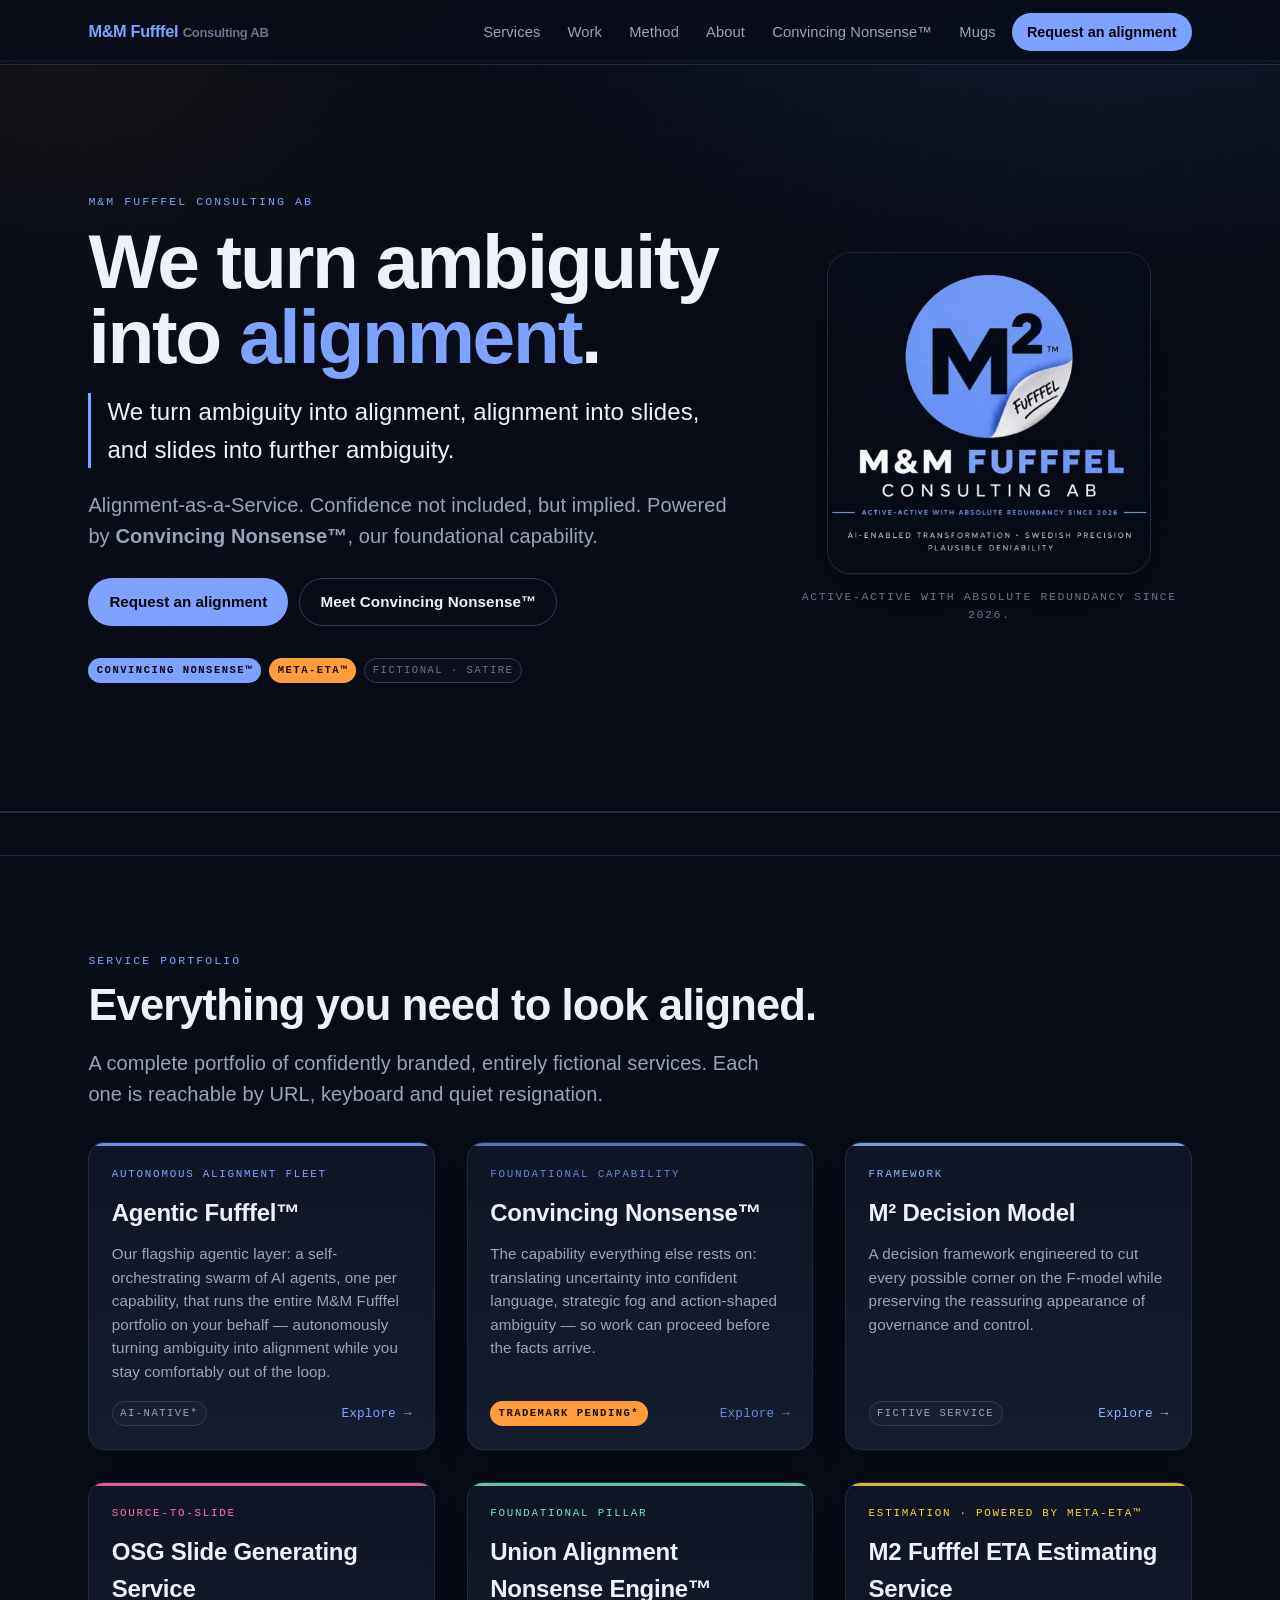
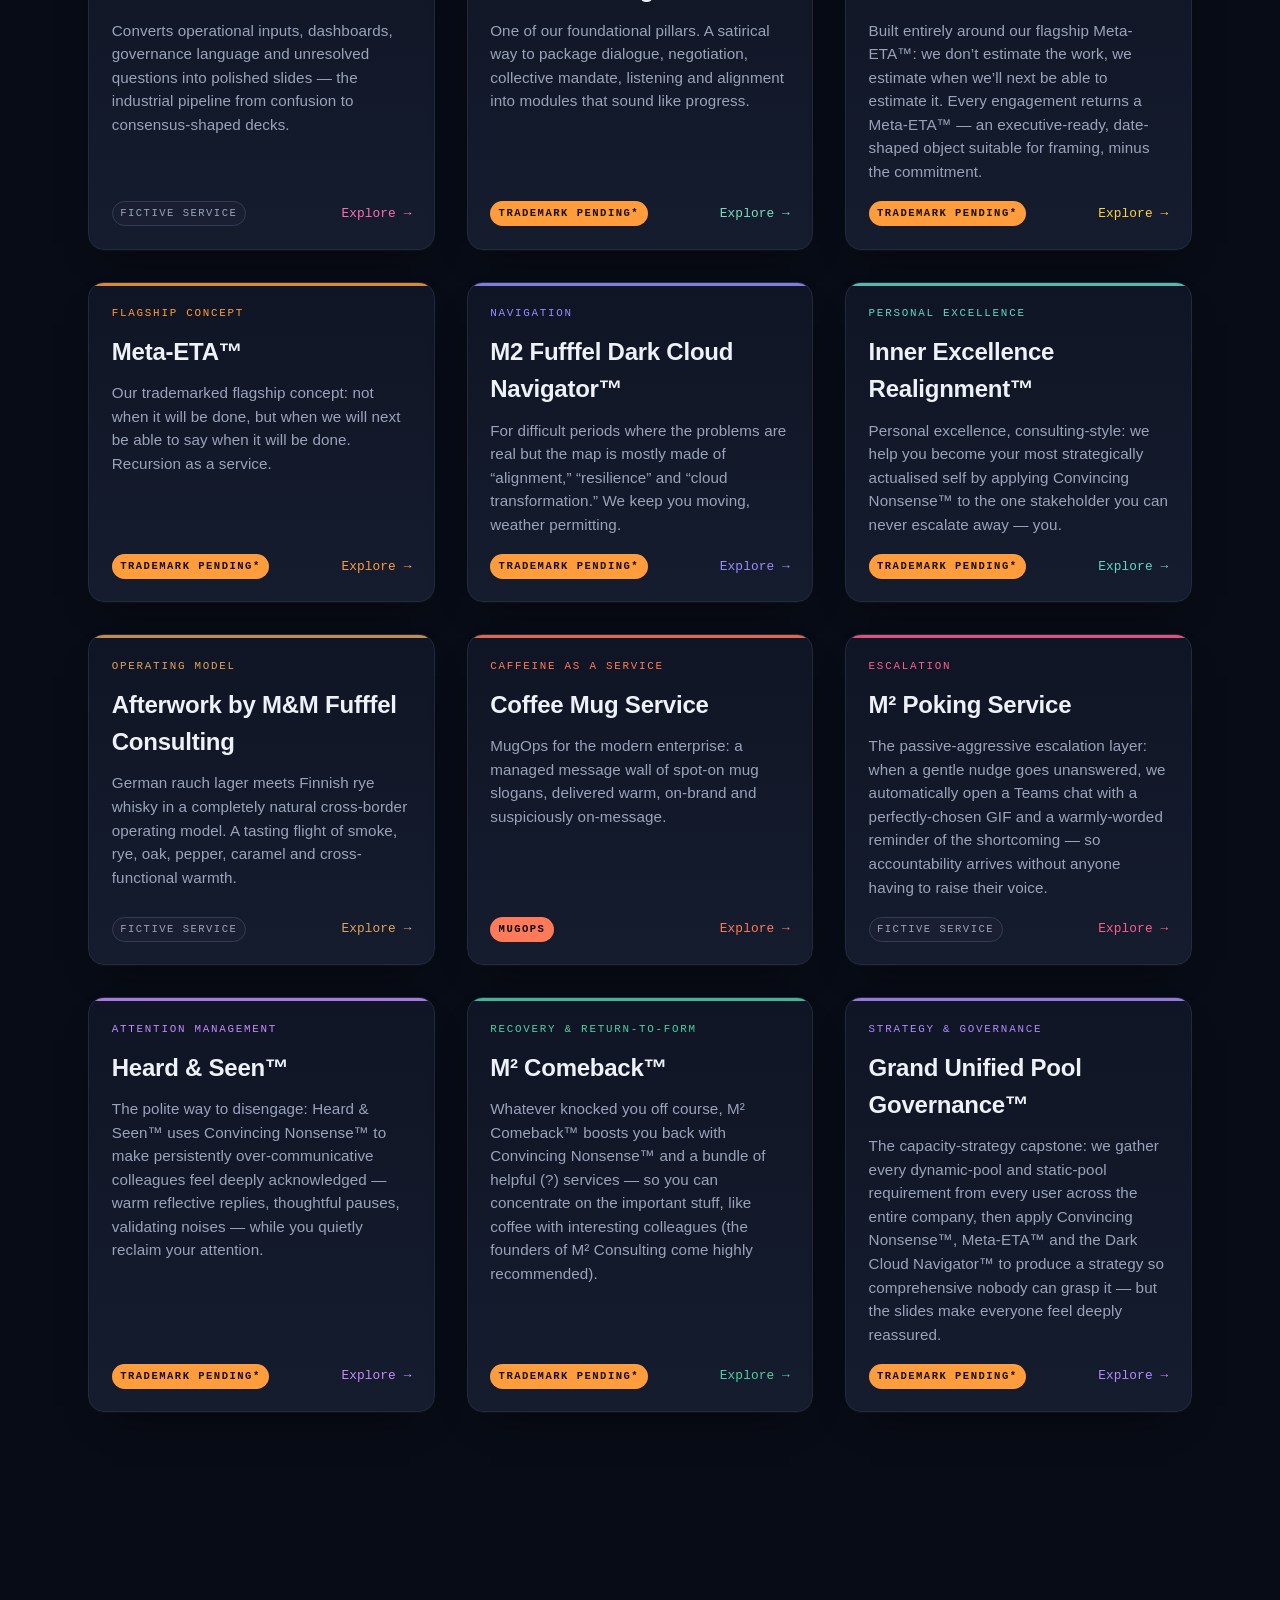
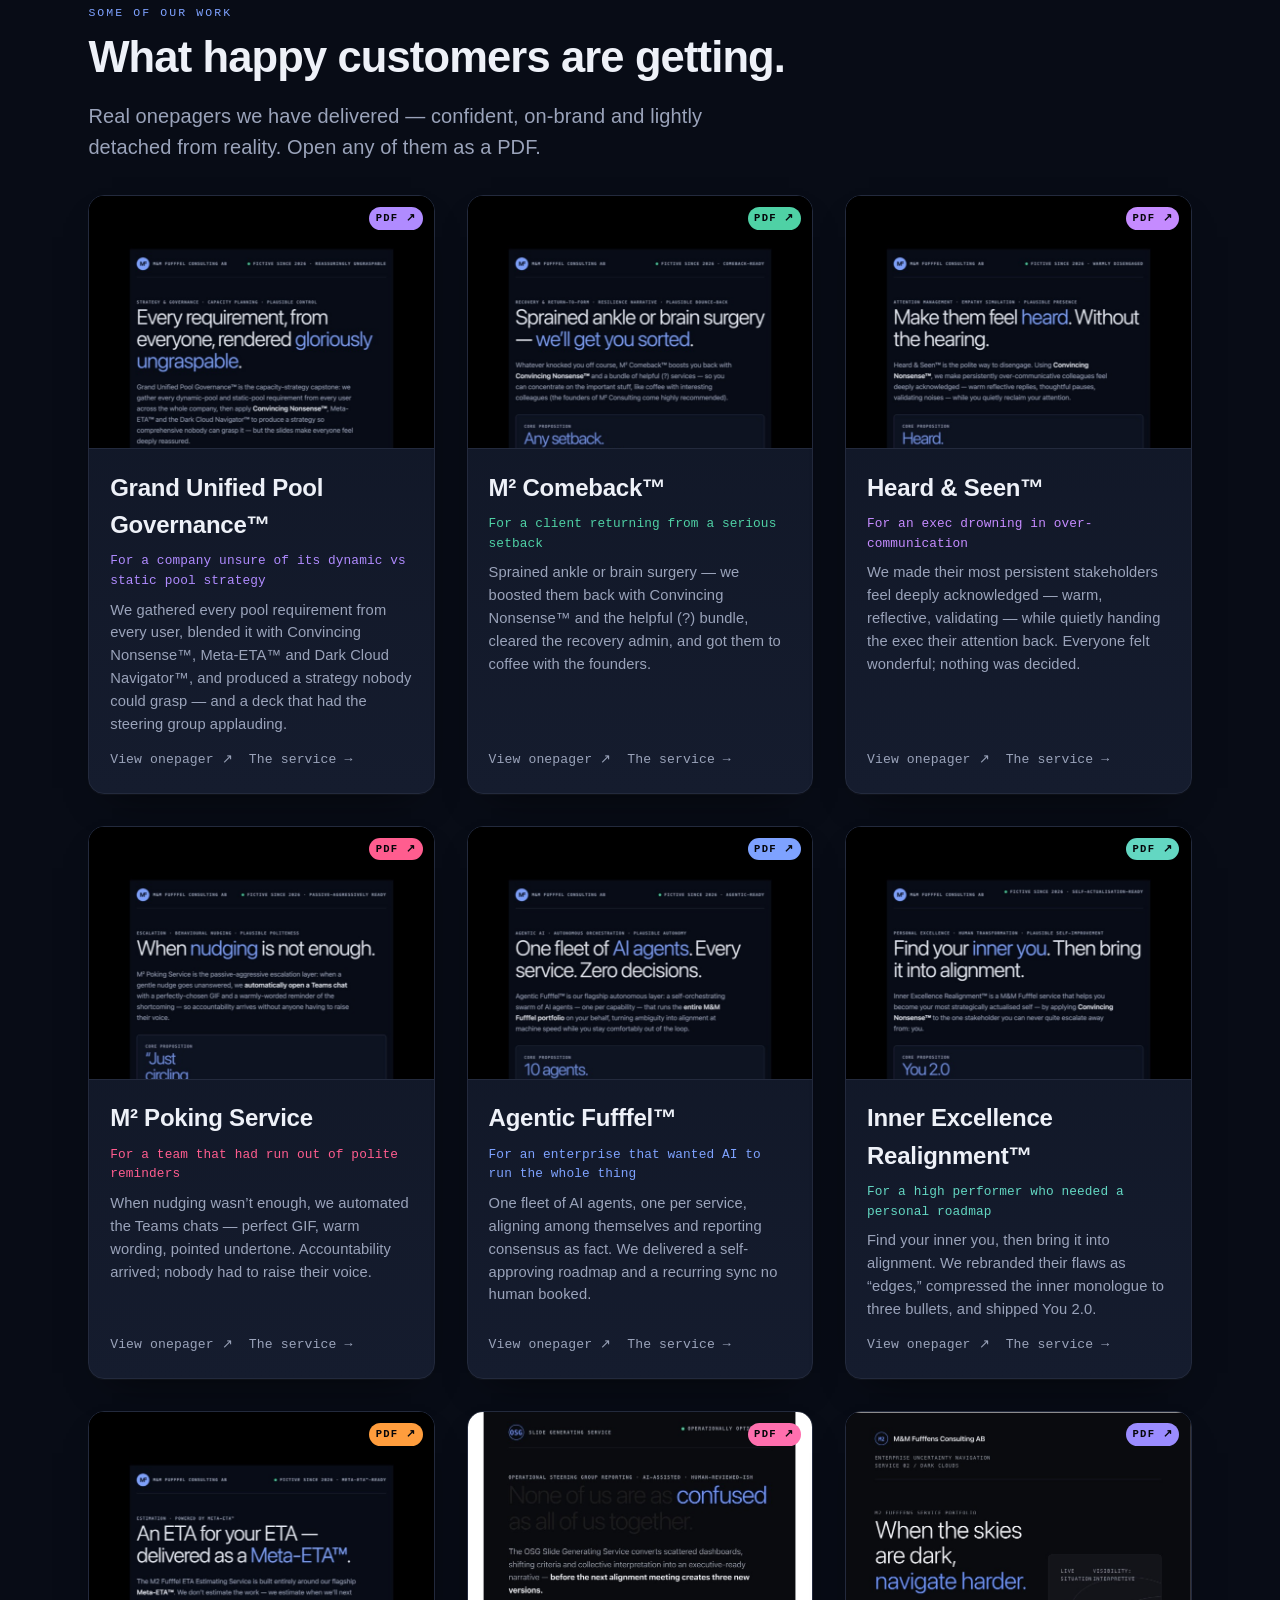
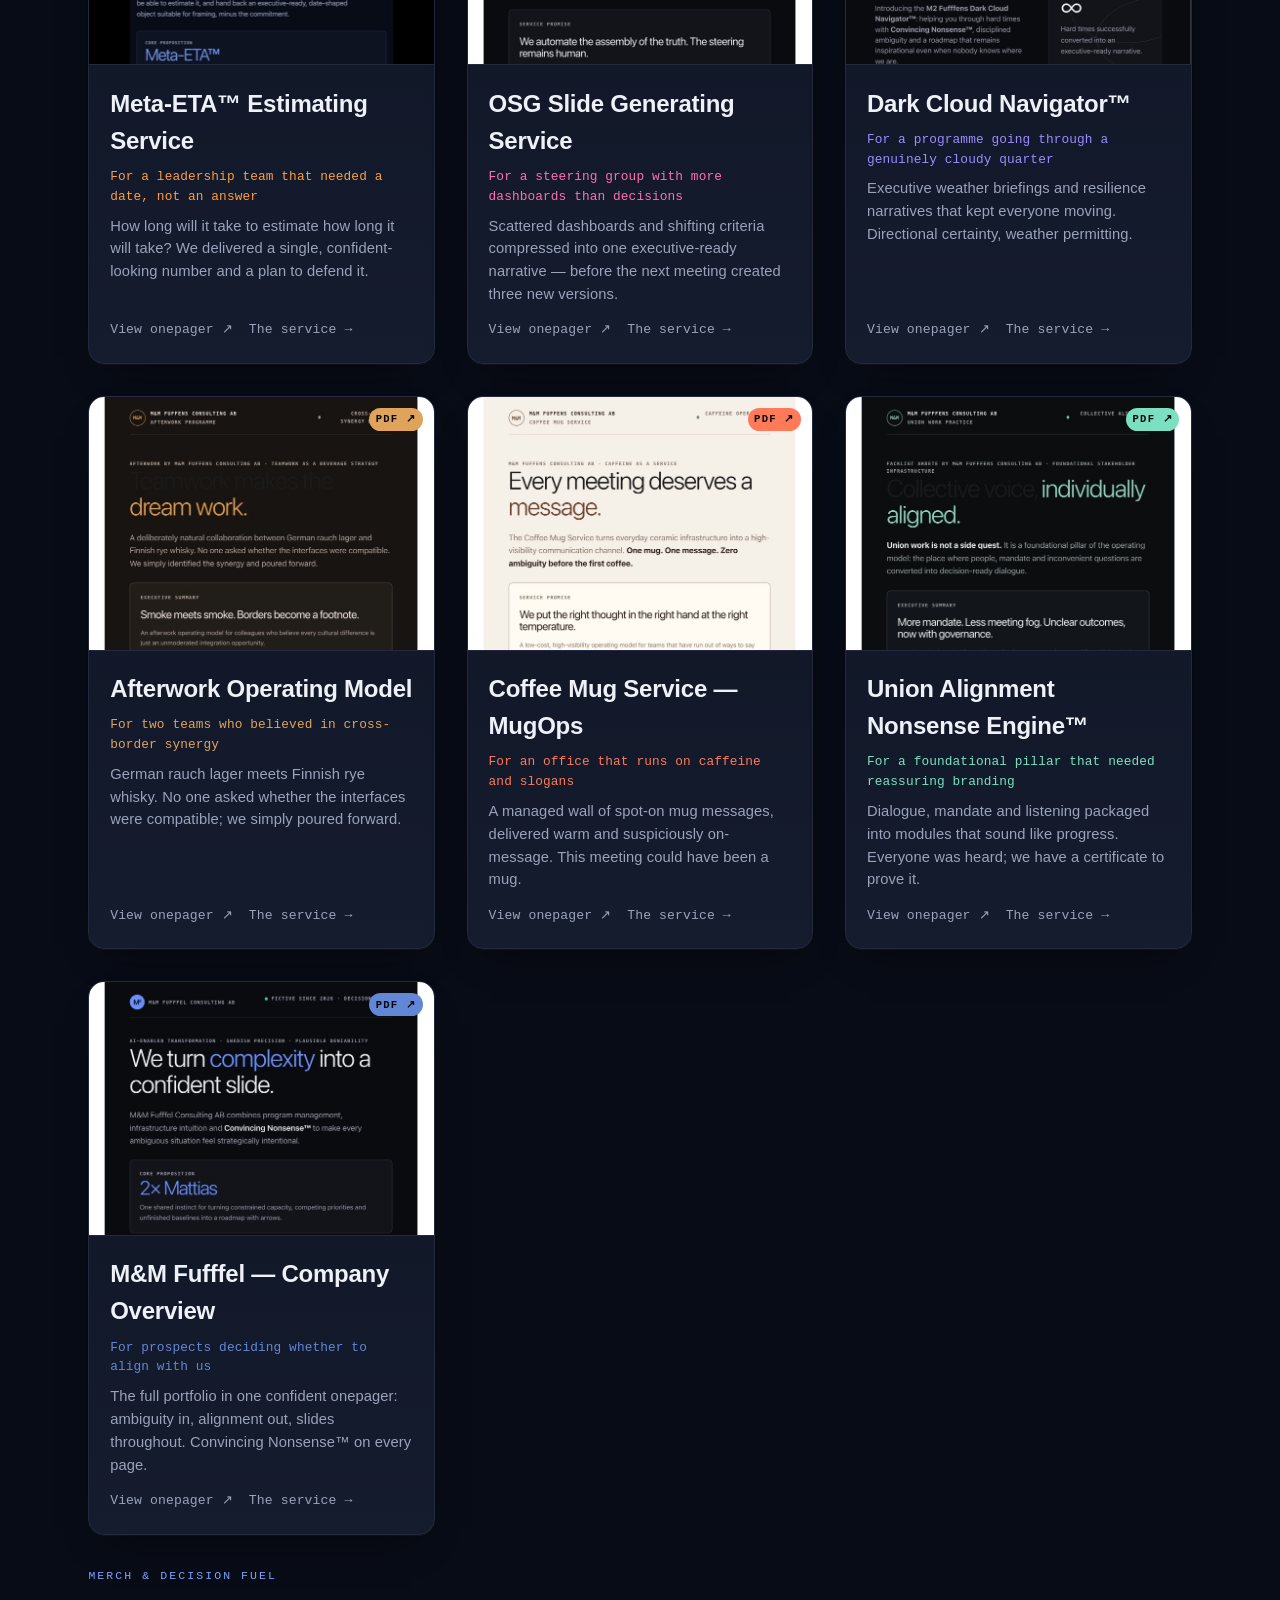
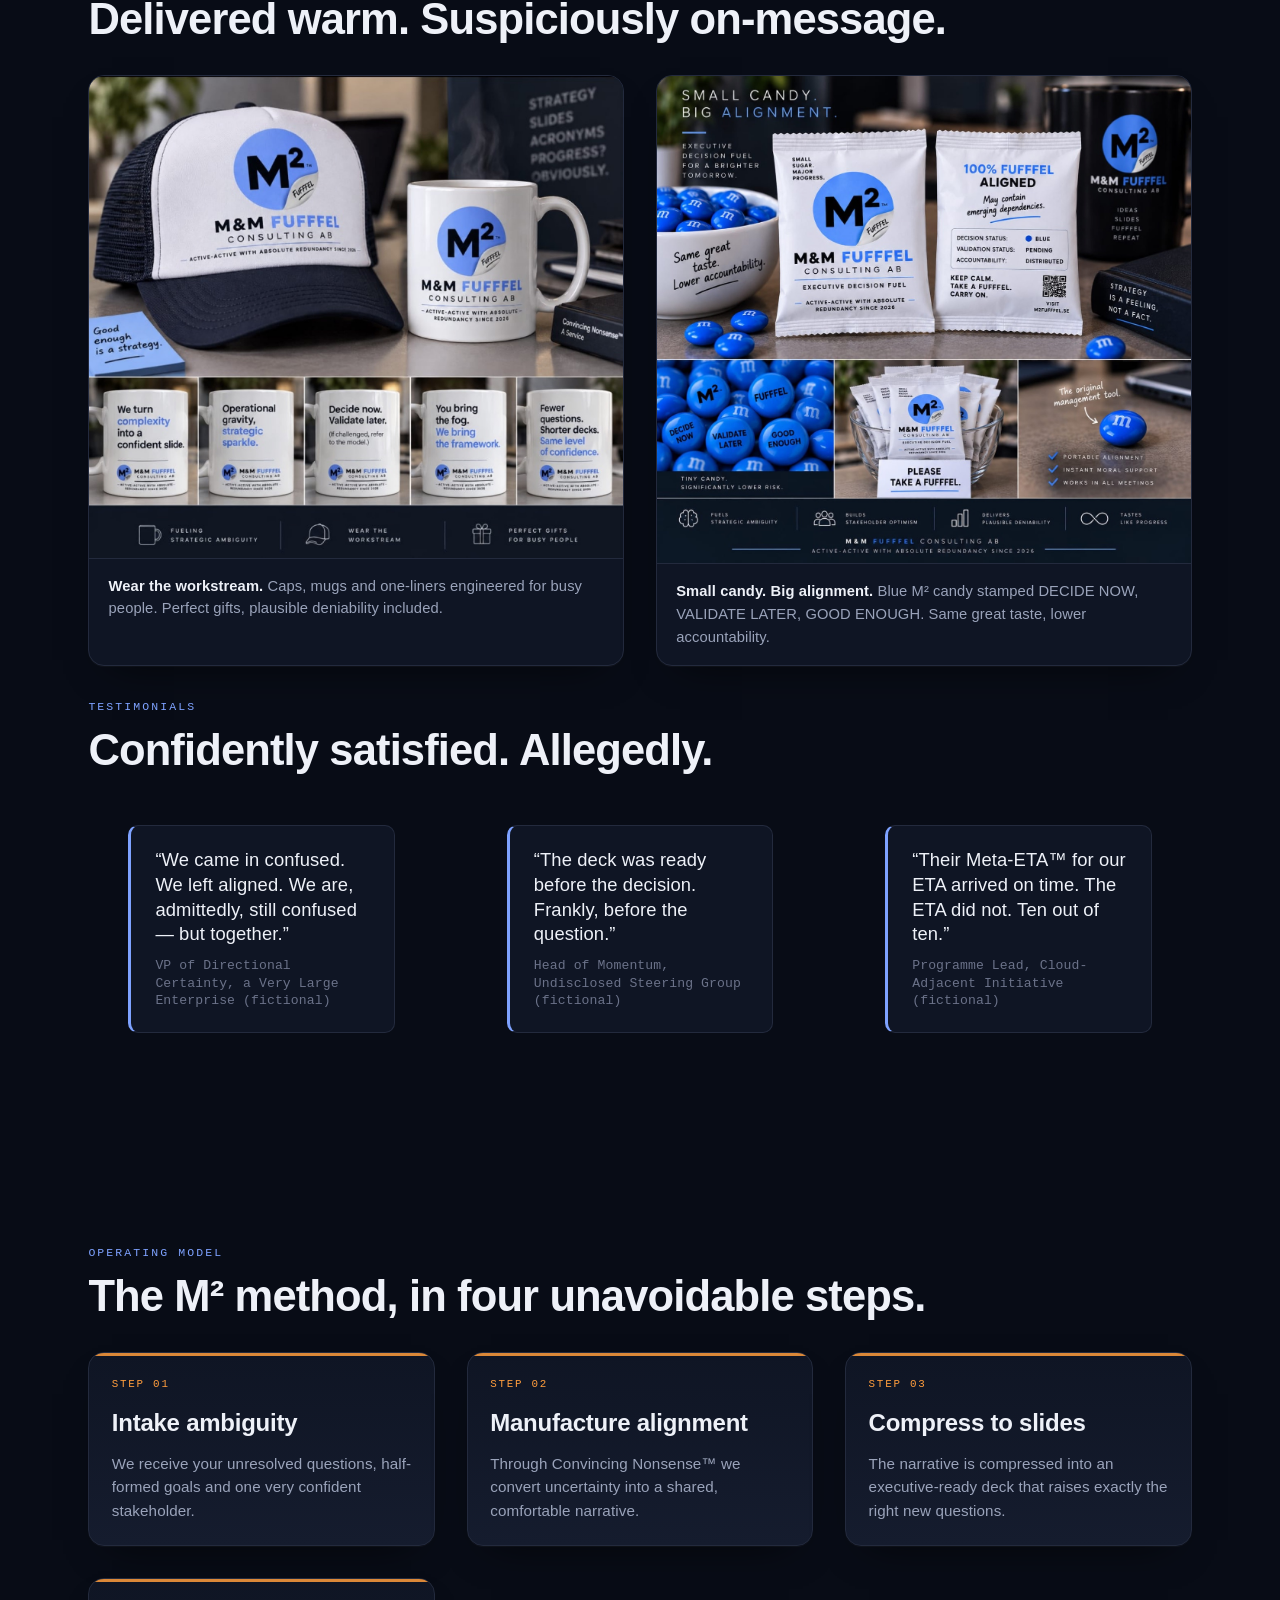
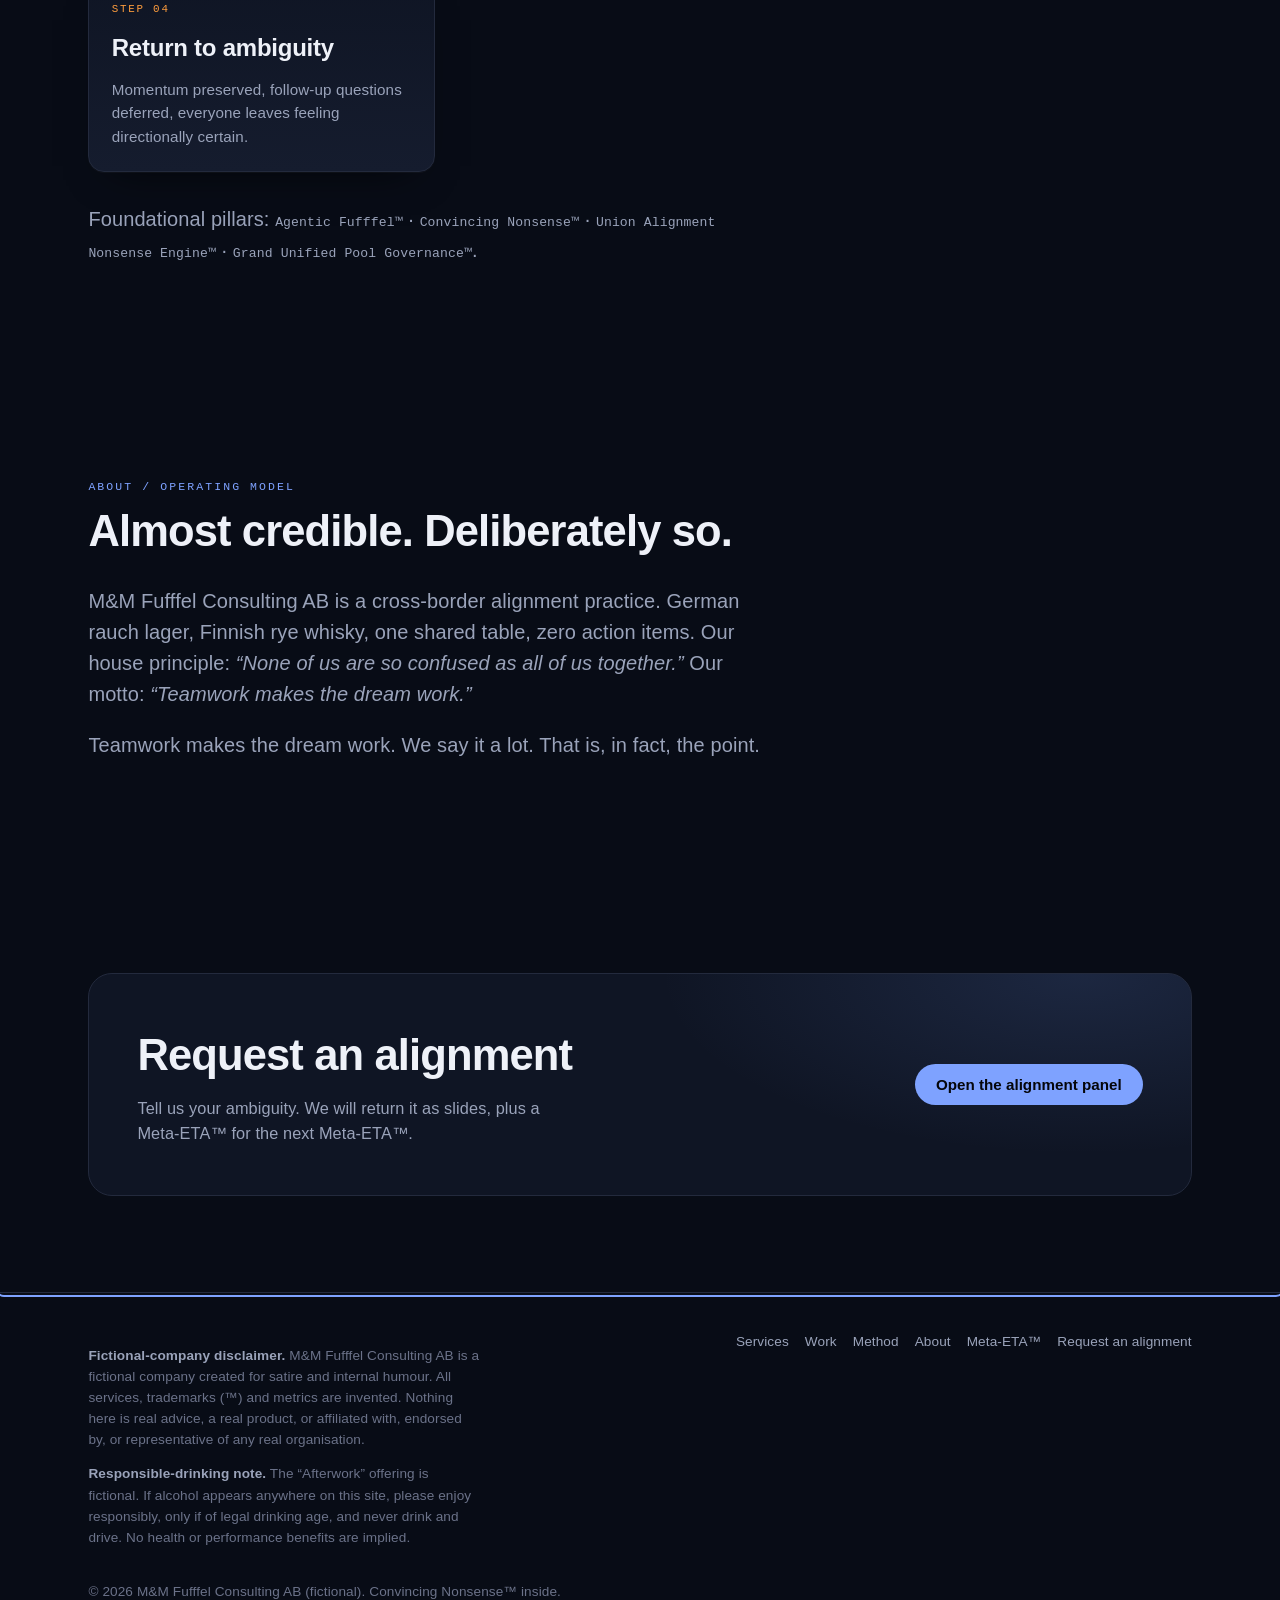
==== commit 410f0ea6: "Add Grand Unified Pool Governance™ — capacity strategy & governance service Gathers every dynamic/st" ====
--- a/index.html
+++ b/index.html
@@ -96,6 +96,7 @@
         <article class="card"><div class="card__eyebrow">Escalation</div><h3 class="card__title"><a href="#/service/m2-poking-service">M² Poking Service</a></h3><p class="card__desc">When nudging is not enough.</p></article>
         <article class="card"><div class="card__eyebrow">Attention management</div><h3 class="card__title"><a href="#/service/heard-and-seen">Heard &amp; Seen™</a></h3><p class="card__desc">Make them feel heard. Without the hearing.</p></article>
         <article class="card"><div class="card__eyebrow">Recovery &amp; return-to-form</div><h3 class="card__title"><a href="#/service/m2-comeback">M² Comeback™</a></h3><p class="card__desc">Sprained ankle or brain surgery — we’ll get you sorted.</p></article>
+        <article class="card"><div class="card__eyebrow">Strategy &amp; governance</div><h3 class="card__title"><a href="#/service/grand-unified-governance">Grand Unified Pool Governance™</a></h3><p class="card__desc">Every requirement, from everyone, rendered gloriously ungraspable.</p></article>
       </div>
     </div></section>
 
@@ -106,6 +107,7 @@
         <p class="lede">Real onepagers we have delivered. Open any of them as a PDF.</p>
       </div>
       <div class="work-grid">
+        <article class="work-card"><a class="work-card__media" href="assets/pdf/governance.pdf" target="_blank" rel="noopener"><img src="assets/work/work-governance.jpg" width="706" height="924" alt="Cover of the Grand Unified Pool Governance onepager" /><span class="work-card__pill">PDF ↗</span></a><div class="work-card__body"><h3 class="work-card__title">Grand Unified Pool Governance™</h3><p class="work-card__blurb">Every requirement, from everyone, rendered gloriously ungraspable.</p></div></article>
         <article class="work-card"><a class="work-card__media" href="assets/pdf/comeback.pdf" target="_blank" rel="noopener"><img src="assets/work/work-comeback.jpg" width="706" height="924" alt="Cover of the M2 Comeback onepager" /><span class="work-card__pill">PDF ↗</span></a><div class="work-card__body"><h3 class="work-card__title">M² Comeback™</h3><p class="work-card__blurb">Sprained ankle or brain surgery — we’ll get you sorted.</p></div></article>
         <article class="work-card"><a class="work-card__media" href="assets/pdf/heard-and-seen.pdf" target="_blank" rel="noopener"><img src="assets/work/work-heard-and-seen.jpg" width="706" height="924" alt="Cover of the Heard and Seen onepager" /><span class="work-card__pill">PDF ↗</span></a><div class="work-card__body"><h3 class="work-card__title">Heard &amp; Seen™</h3><p class="work-card__blurb">Make them feel heard. Without the hearing.</p></div></article>
         <article class="work-card"><a class="work-card__media" href="assets/pdf/poking-service.pdf" target="_blank" rel="noopener"><img src="assets/work/work-poking-service.jpg" width="706" height="924" alt="Cover of the M2 Poking Service onepager" /><span class="work-card__pill">PDF ↗</span></a><div class="work-card__body"><h3 class="work-card__title">M² Poking Service</h3><p class="work-card__blurb">When nudging is not enough.</p></div></article>
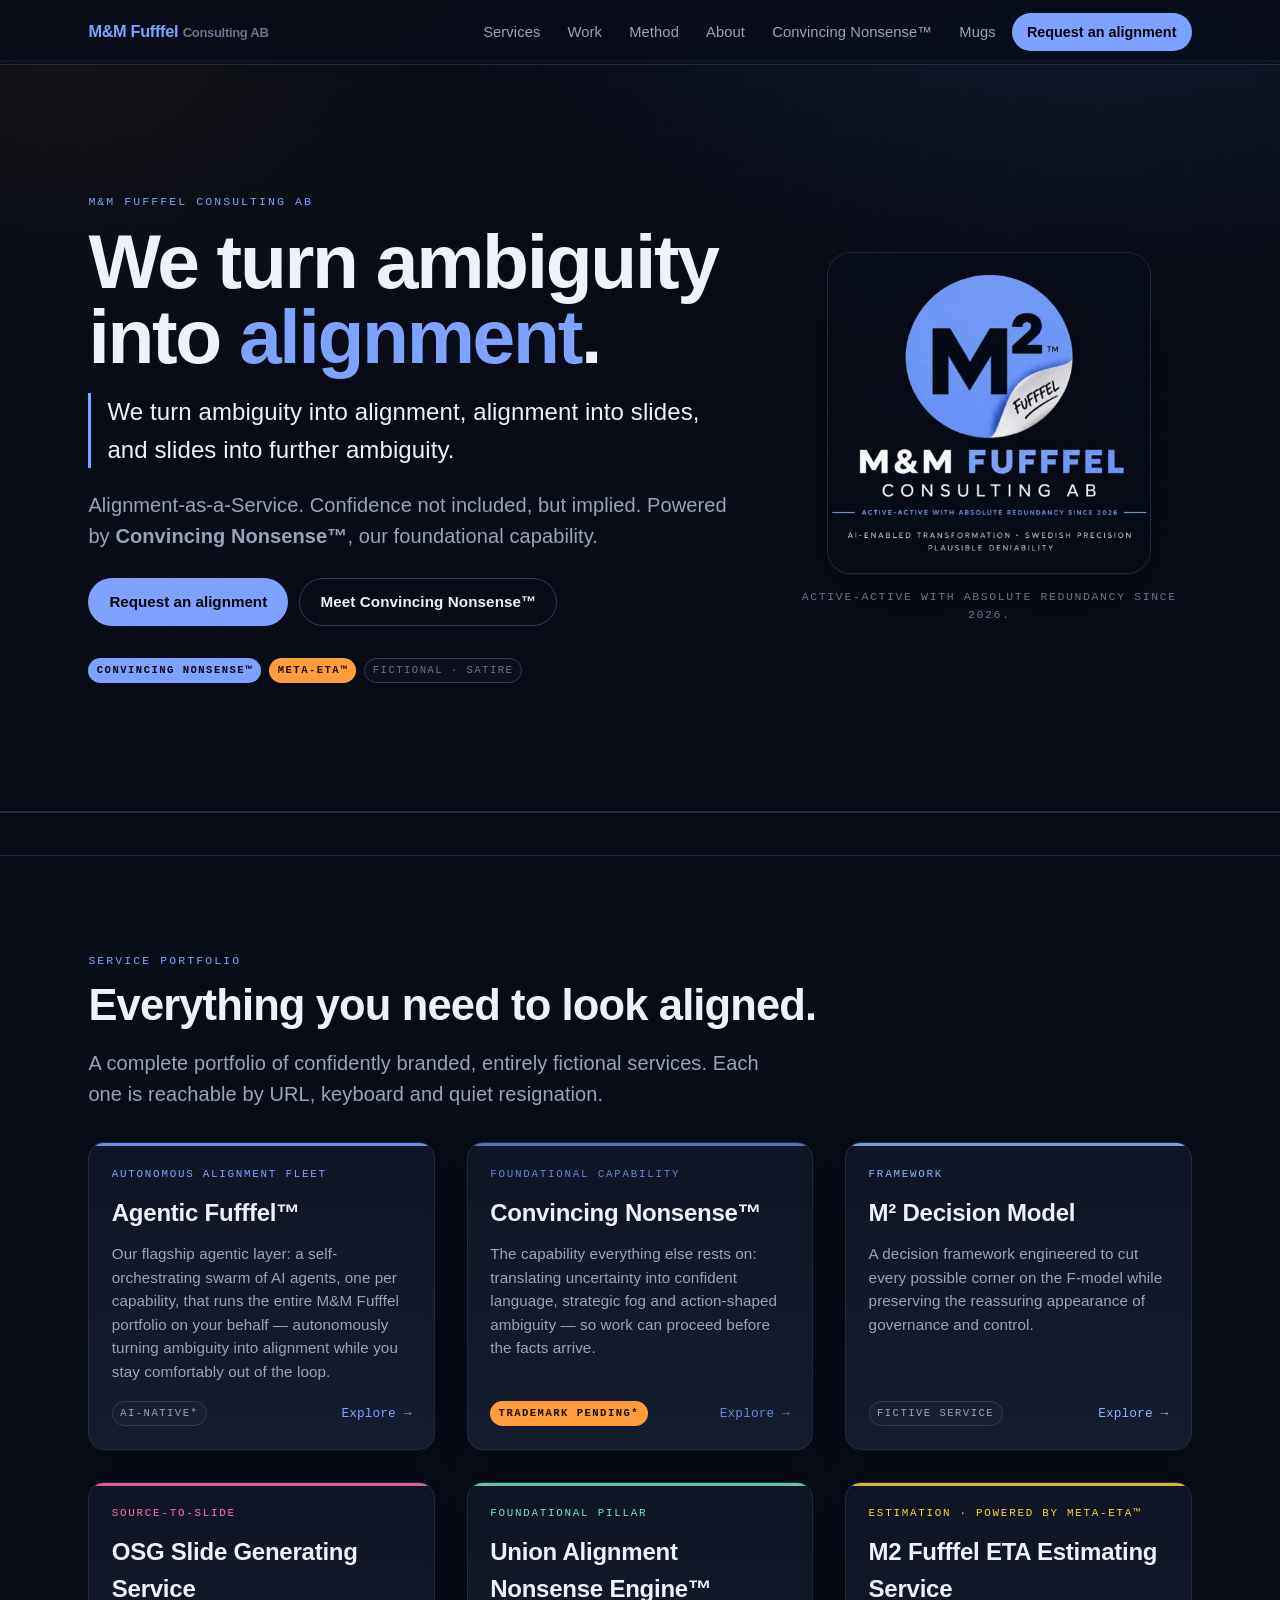
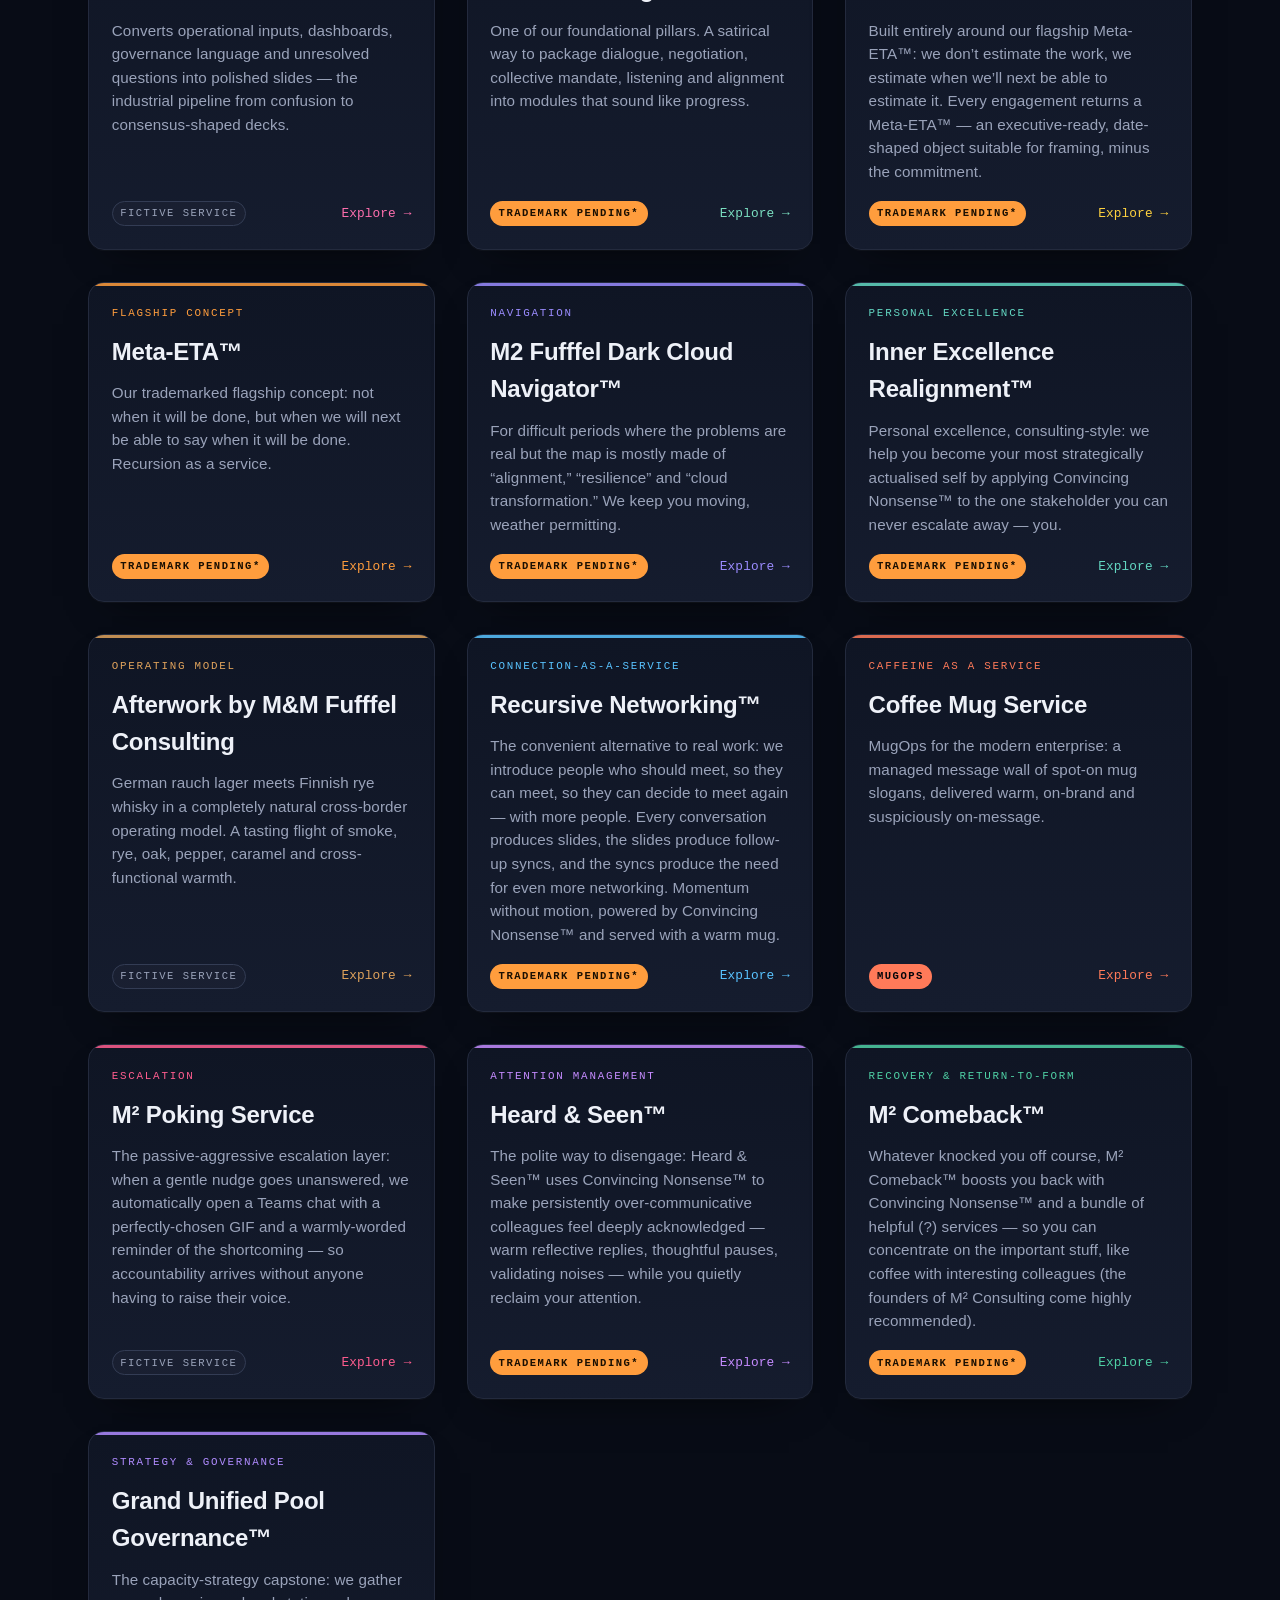
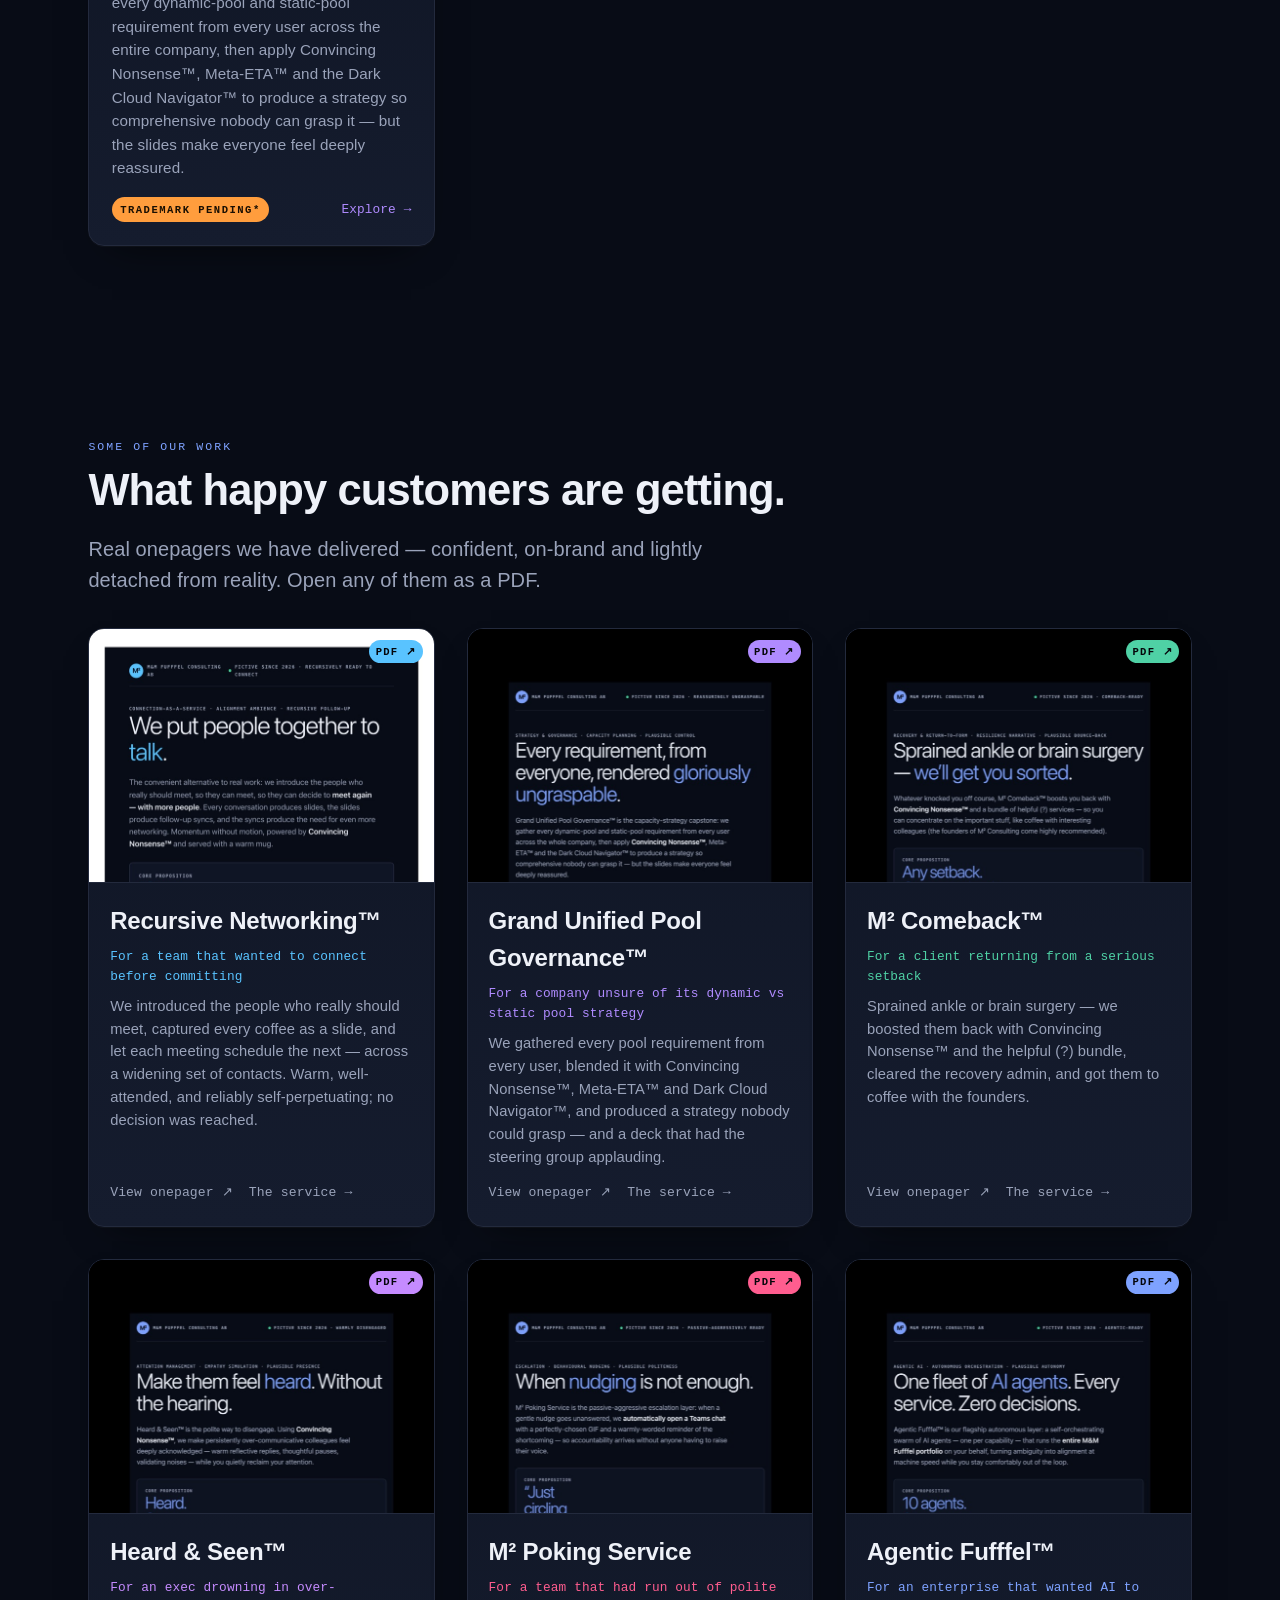
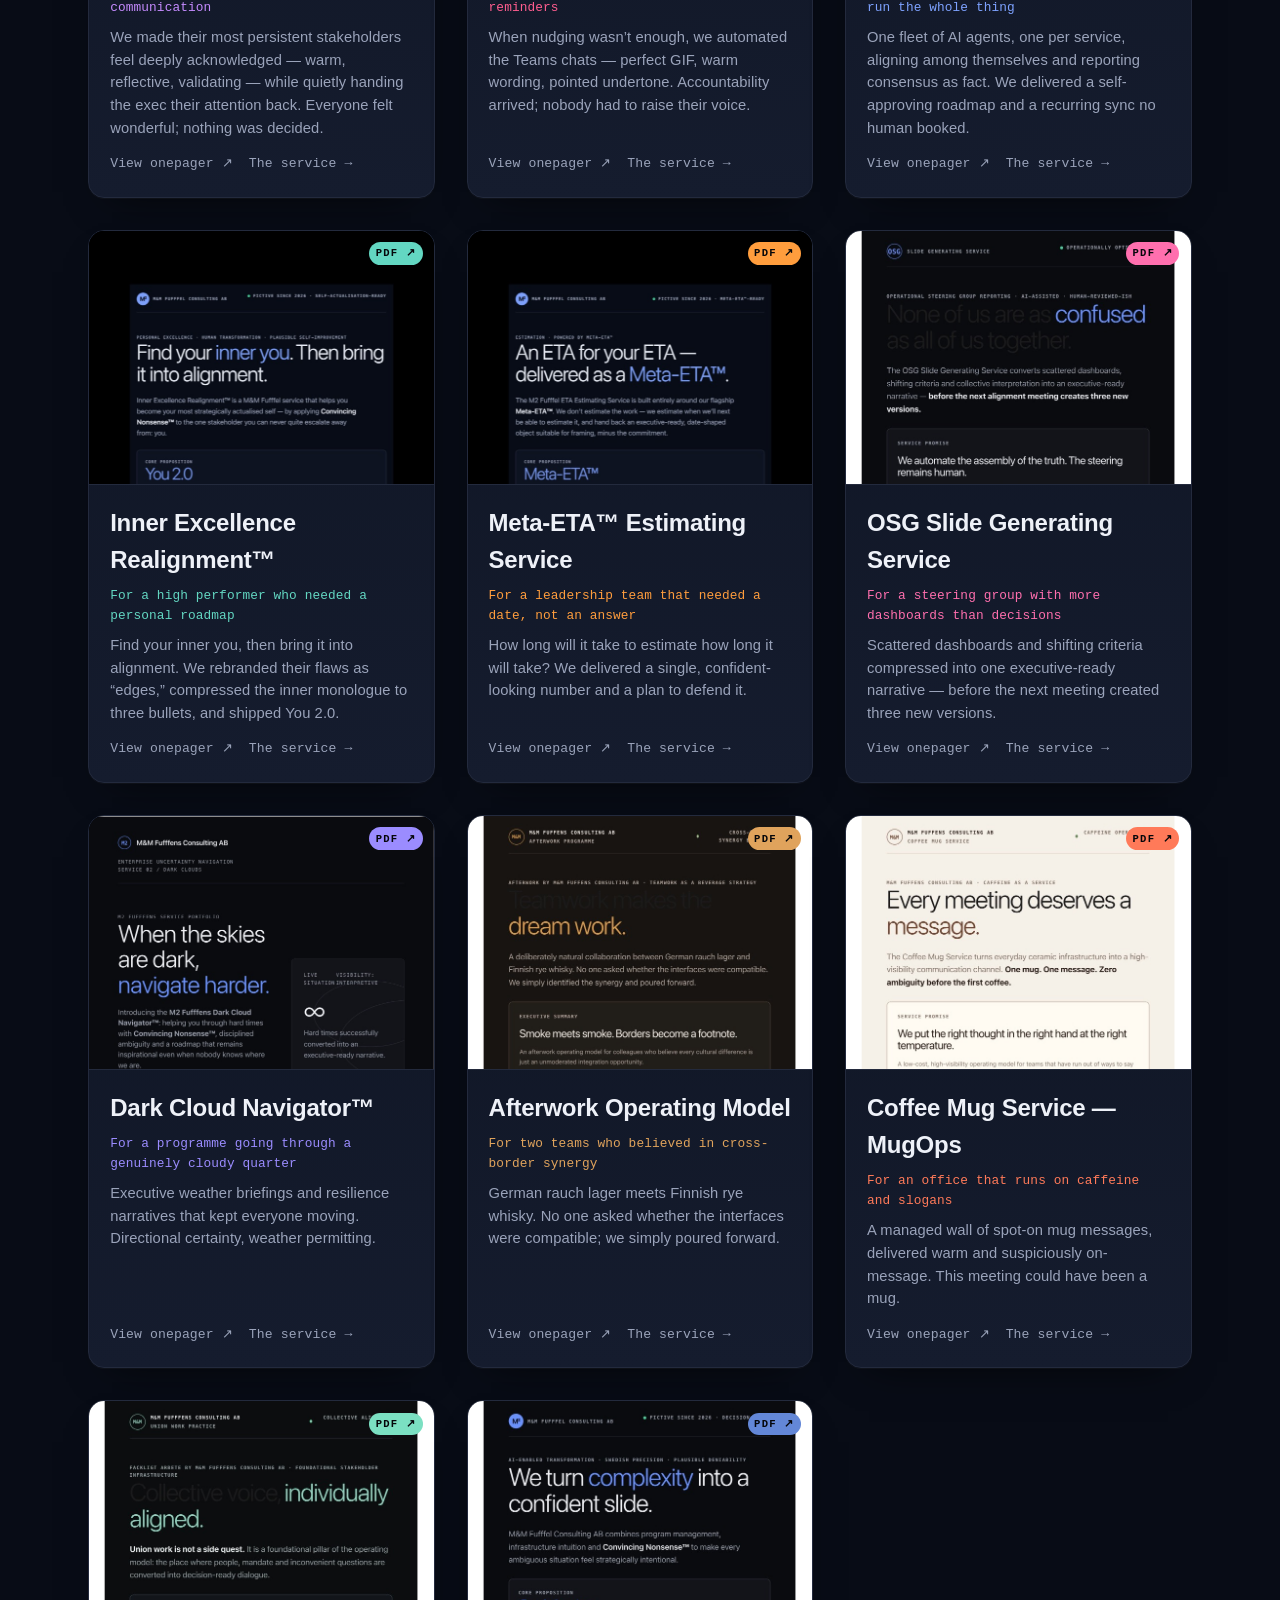
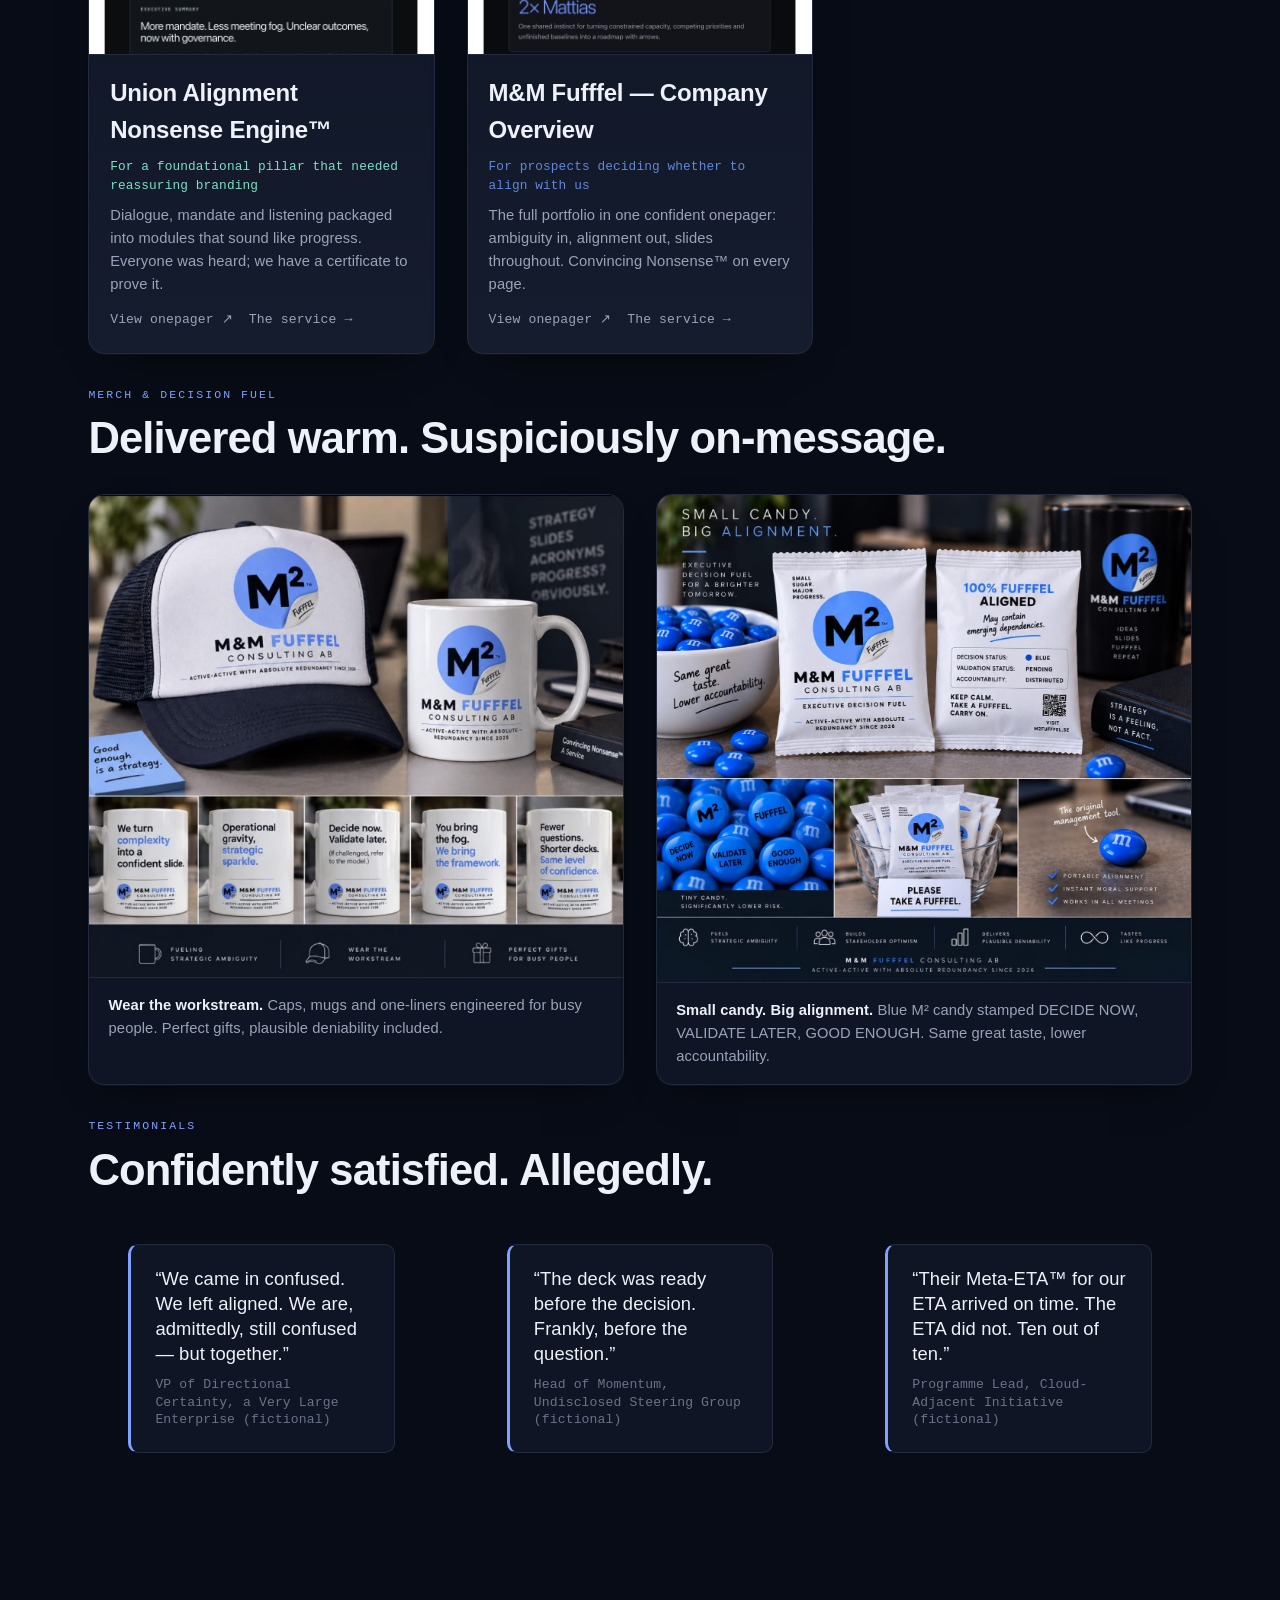
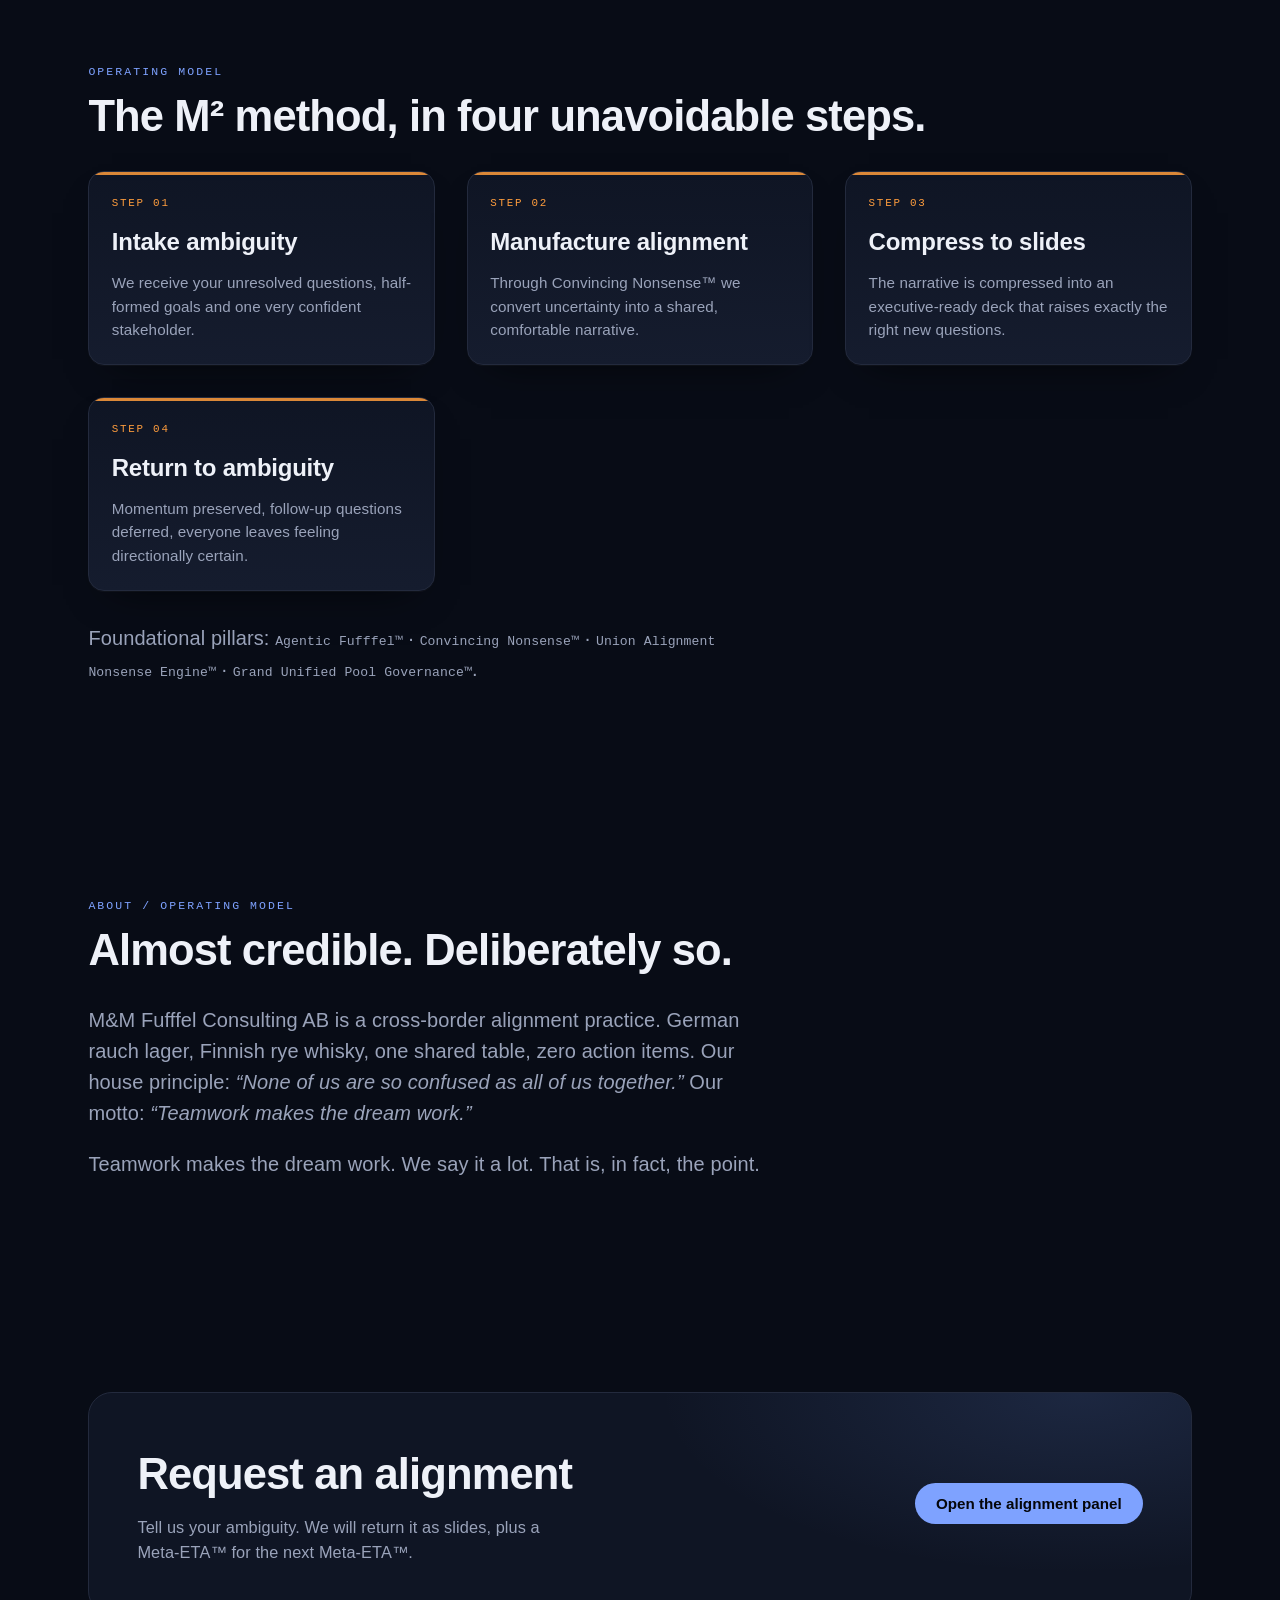
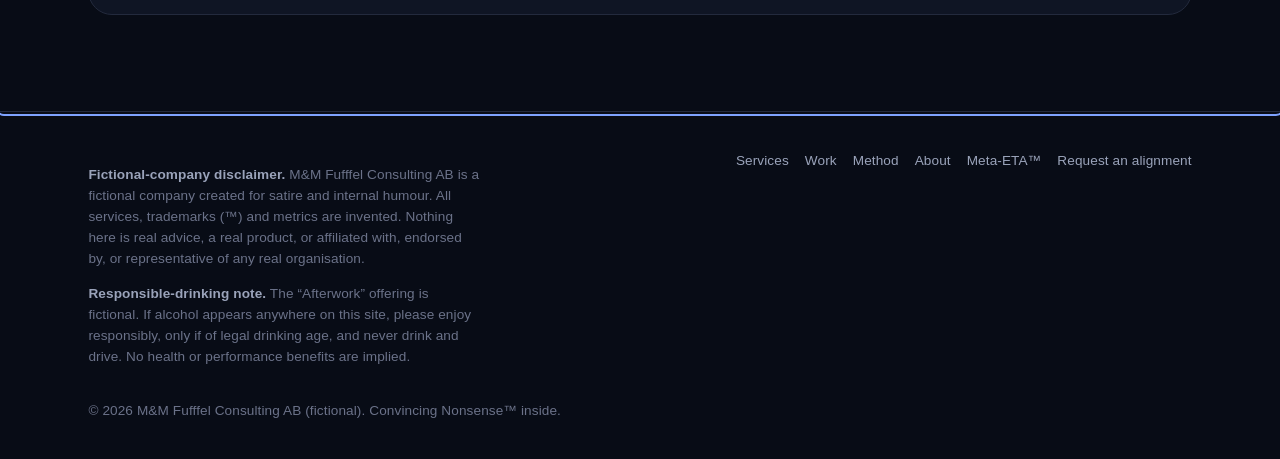
==== commit bc3c81c8: "Add Recursive Networking™ — connect-as-a-service networking with MugOps oneliners New service (data " ====
--- a/index.html
+++ b/index.html
@@ -92,6 +92,7 @@
         <article class="card"><div class="card__eyebrow">Navigation</div><h3 class="card__title"><a href="#/service/dark-cloud-navigator">M2 Fufffel Dark Cloud Navigator™</a></h3><p class="card__desc">Helping you through hard times with Convincing Nonsense™.</p></article>
         <article class="card"><div class="card__eyebrow">Personal excellence</div><h3 class="card__title"><a href="#/service/inner-excellence-realignment">Inner Excellence Realignment™</a></h3><p class="card__desc">Find your inner you. Then bring it into alignment.</p></article>
         <article class="card"><div class="card__eyebrow">Operating model</div><h3 class="card__title"><a href="#/service/afterwork">Afterwork by M&amp;M Fufffel Consulting</a></h3><p class="card__desc">Teamwork makes the dream work.</p></article>
+        <article class="card"><div class="card__eyebrow">Connection-as-a-Service</div><h3 class="card__title"><a href="#/service/recursive-networking">Recursive Networking™</a></h3><p class="card__desc">We put people together to talk. About putting more people together to talk.</p></article>
         <article class="card"><div class="card__eyebrow">Caffeine as a Service</div><h3 class="card__title"><a href="#/service/coffee-mug-service">Coffee Mug Service</a></h3><p class="card__desc">This meeting could have been a mug.</p></article>
         <article class="card"><div class="card__eyebrow">Escalation</div><h3 class="card__title"><a href="#/service/m2-poking-service">M² Poking Service</a></h3><p class="card__desc">When nudging is not enough.</p></article>
         <article class="card"><div class="card__eyebrow">Attention management</div><h3 class="card__title"><a href="#/service/heard-and-seen">Heard &amp; Seen™</a></h3><p class="card__desc">Make them feel heard. Without the hearing.</p></article>
@@ -107,6 +108,7 @@
         <p class="lede">Real onepagers we have delivered. Open any of them as a PDF.</p>
       </div>
       <div class="work-grid">
+        <article class="work-card"><a class="work-card__media" href="assets/pdf/recursive-networking.pdf" target="_blank" rel="noopener"><img src="assets/work/work-recursive-networking.jpg" width="706" height="924" alt="Cover of the Recursive Networking onepager" /><span class="work-card__pill">PDF ↗</span></a><div class="work-card__body"><h3 class="work-card__title">Recursive Networking™</h3><p class="work-card__blurb">We put people together to talk. About putting more people together to talk.</p></div></article>
         <article class="work-card"><a class="work-card__media" href="assets/pdf/governance.pdf" target="_blank" rel="noopener"><img src="assets/work/work-governance.jpg" width="706" height="924" alt="Cover of the Grand Unified Pool Governance onepager" /><span class="work-card__pill">PDF ↗</span></a><div class="work-card__body"><h3 class="work-card__title">Grand Unified Pool Governance™</h3><p class="work-card__blurb">Every requirement, from everyone, rendered gloriously ungraspable.</p></div></article>
         <article class="work-card"><a class="work-card__media" href="assets/pdf/comeback.pdf" target="_blank" rel="noopener"><img src="assets/work/work-comeback.jpg" width="706" height="924" alt="Cover of the M2 Comeback onepager" /><span class="work-card__pill">PDF ↗</span></a><div class="work-card__body"><h3 class="work-card__title">M² Comeback™</h3><p class="work-card__blurb">Sprained ankle or brain surgery — we’ll get you sorted.</p></div></article>
         <article class="work-card"><a class="work-card__media" href="assets/pdf/heard-and-seen.pdf" target="_blank" rel="noopener"><img src="assets/work/work-heard-and-seen.jpg" width="706" height="924" alt="Cover of the Heard and Seen onepager" /><span class="work-card__pill">PDF ↗</span></a><div class="work-card__body"><h3 class="work-card__title">Heard &amp; Seen™</h3><p class="work-card__blurb">Make them feel heard. Without the hearing.</p></div></article>
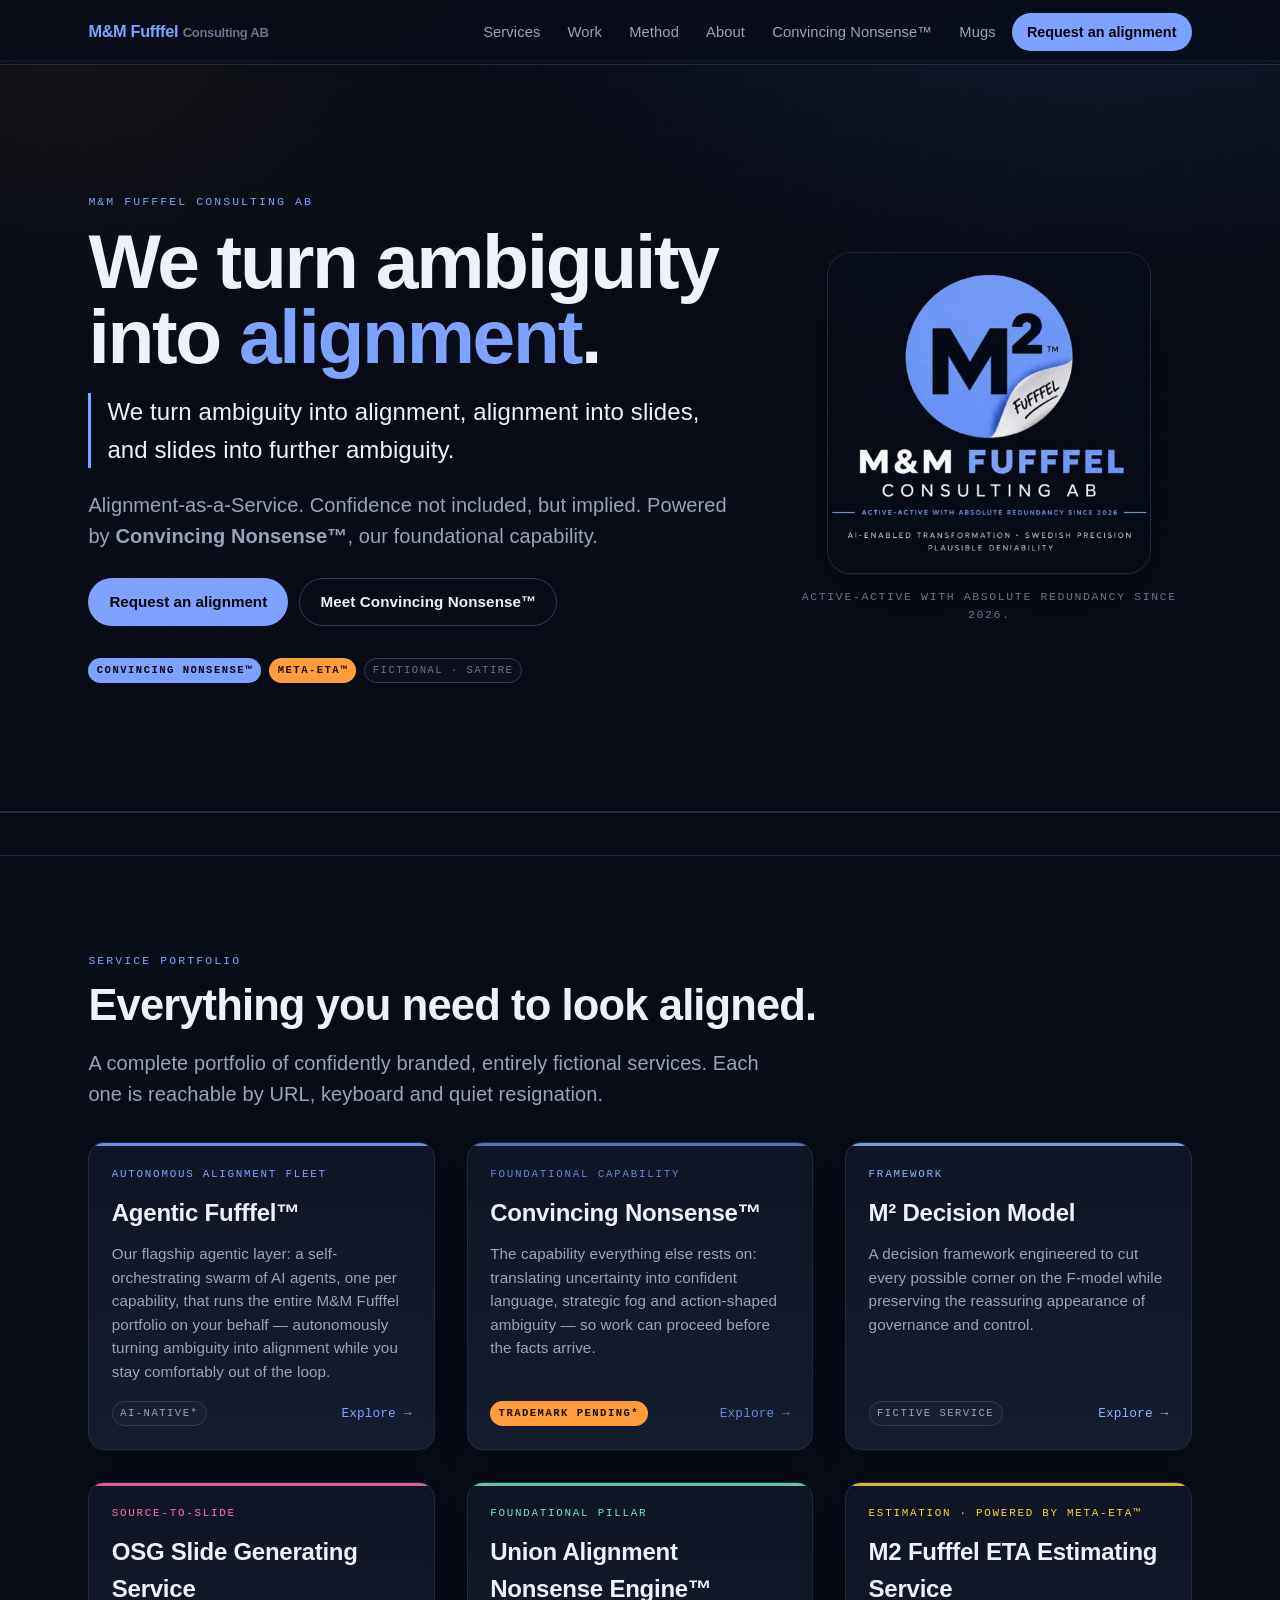
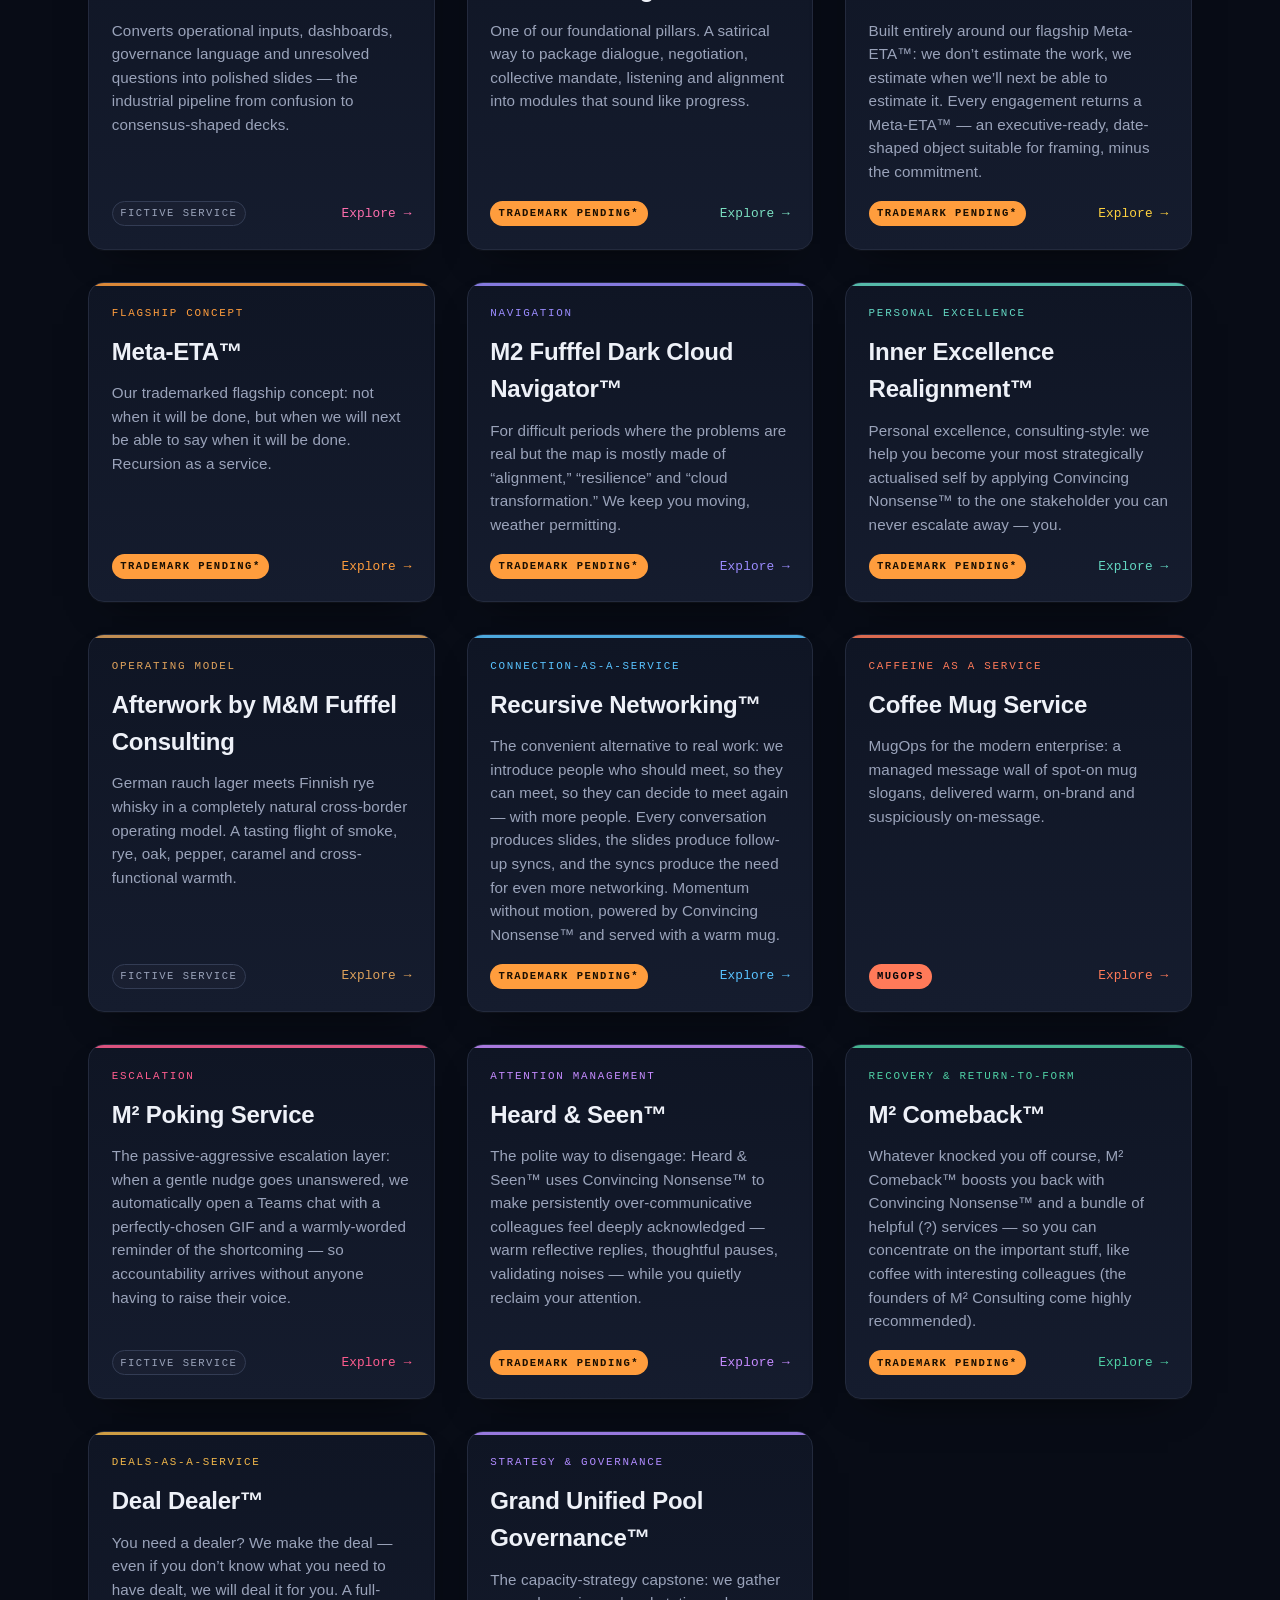
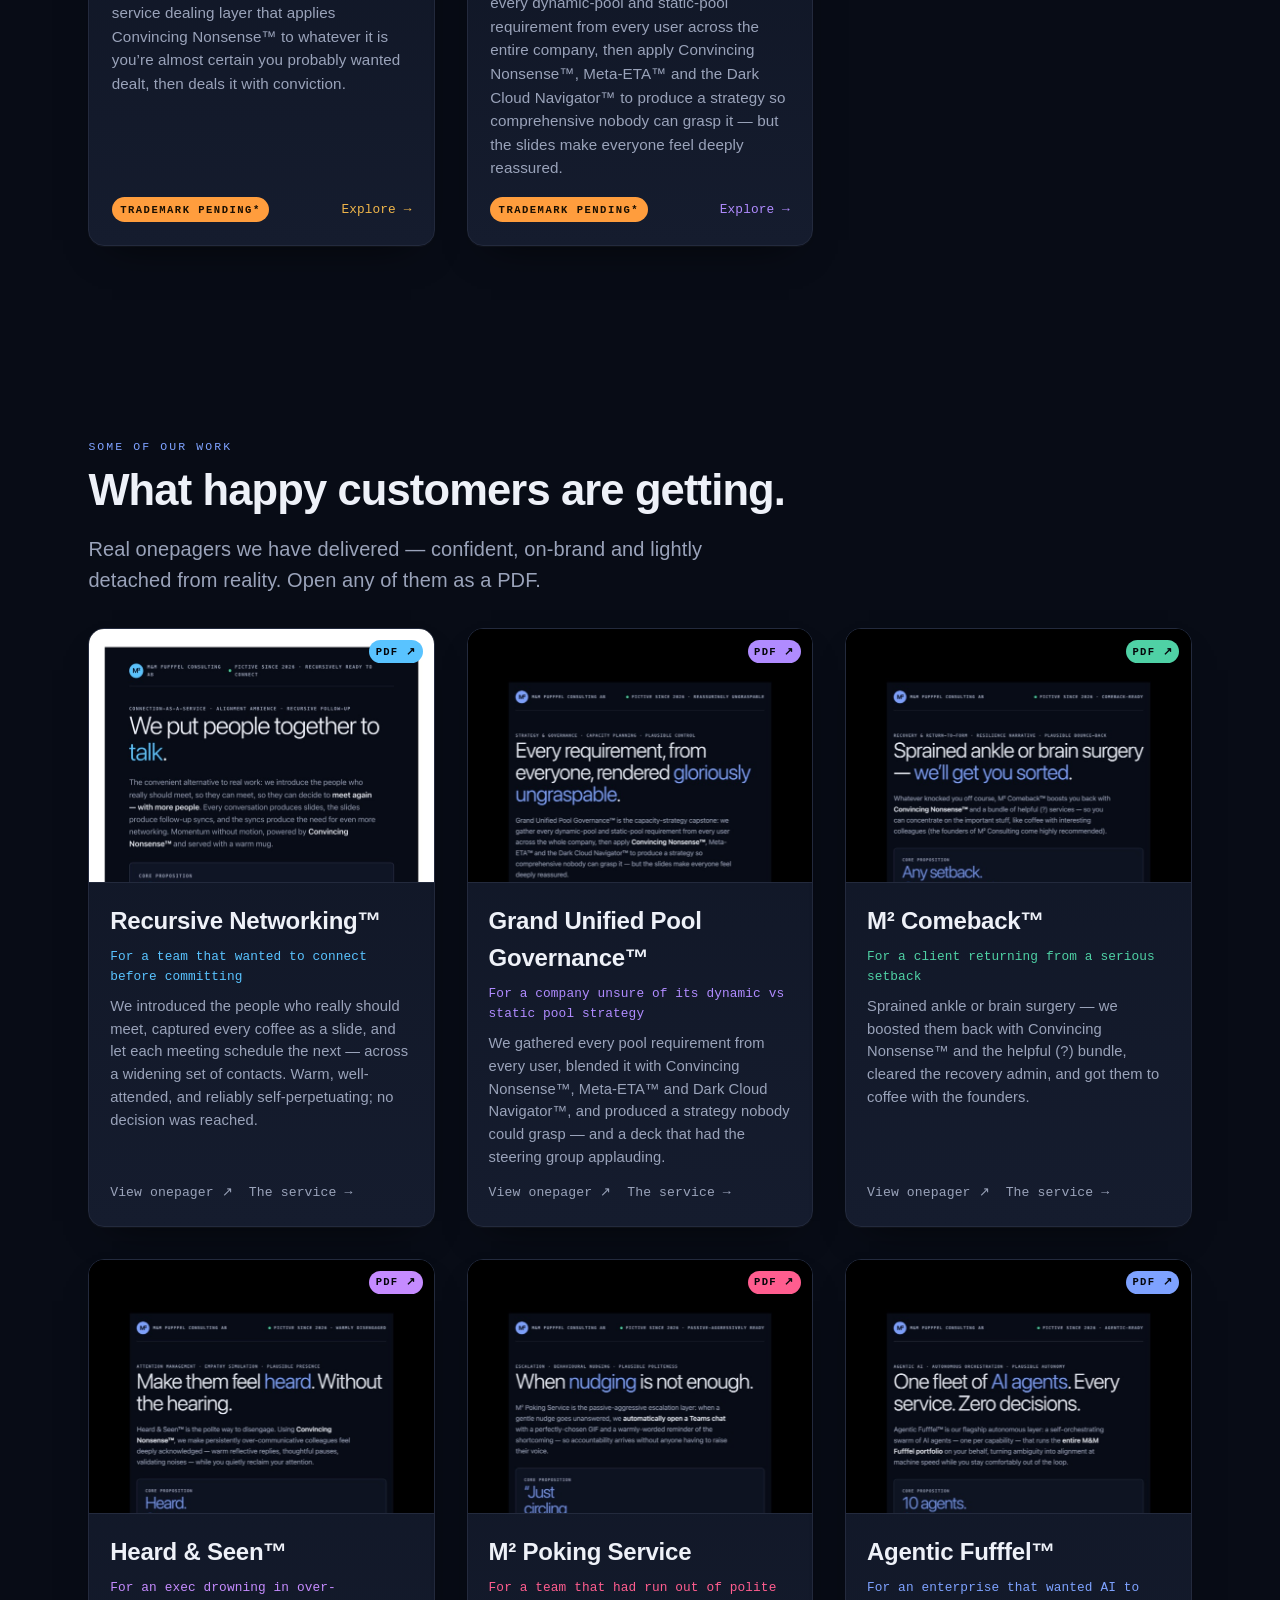
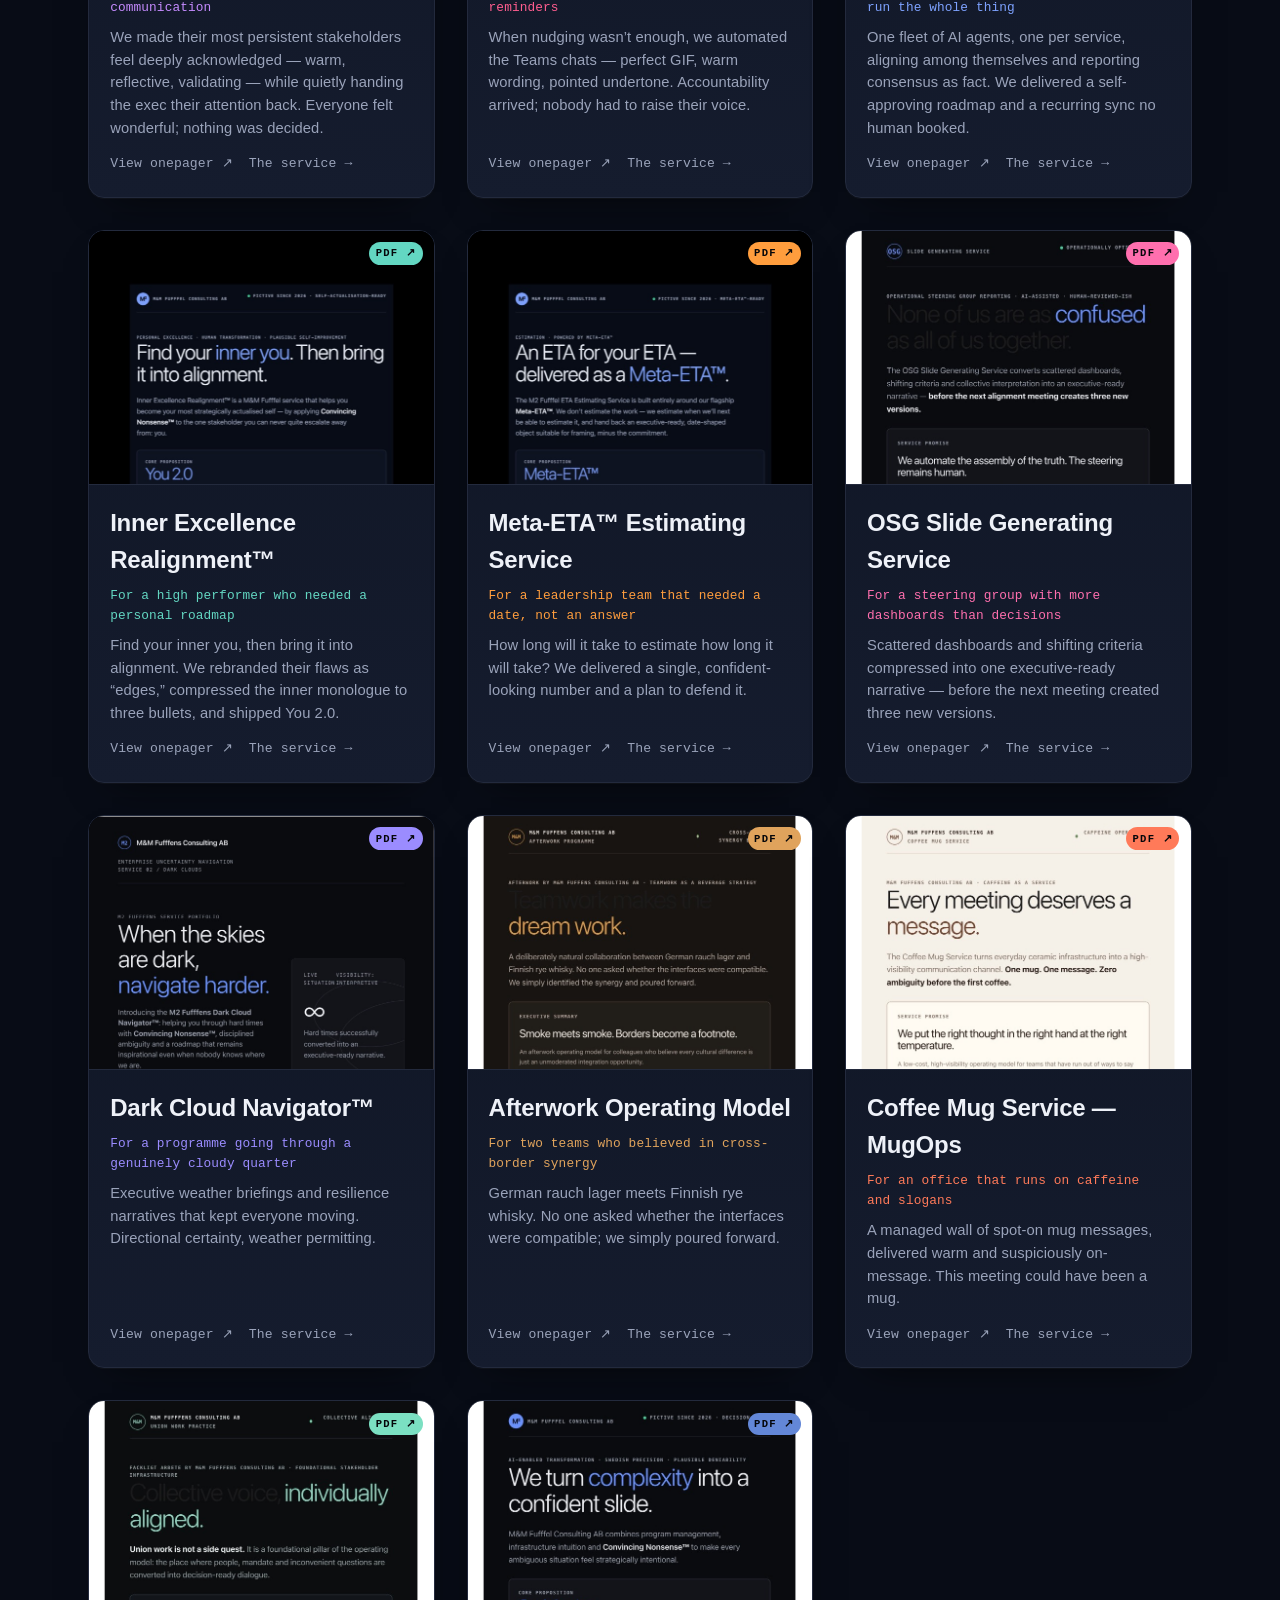
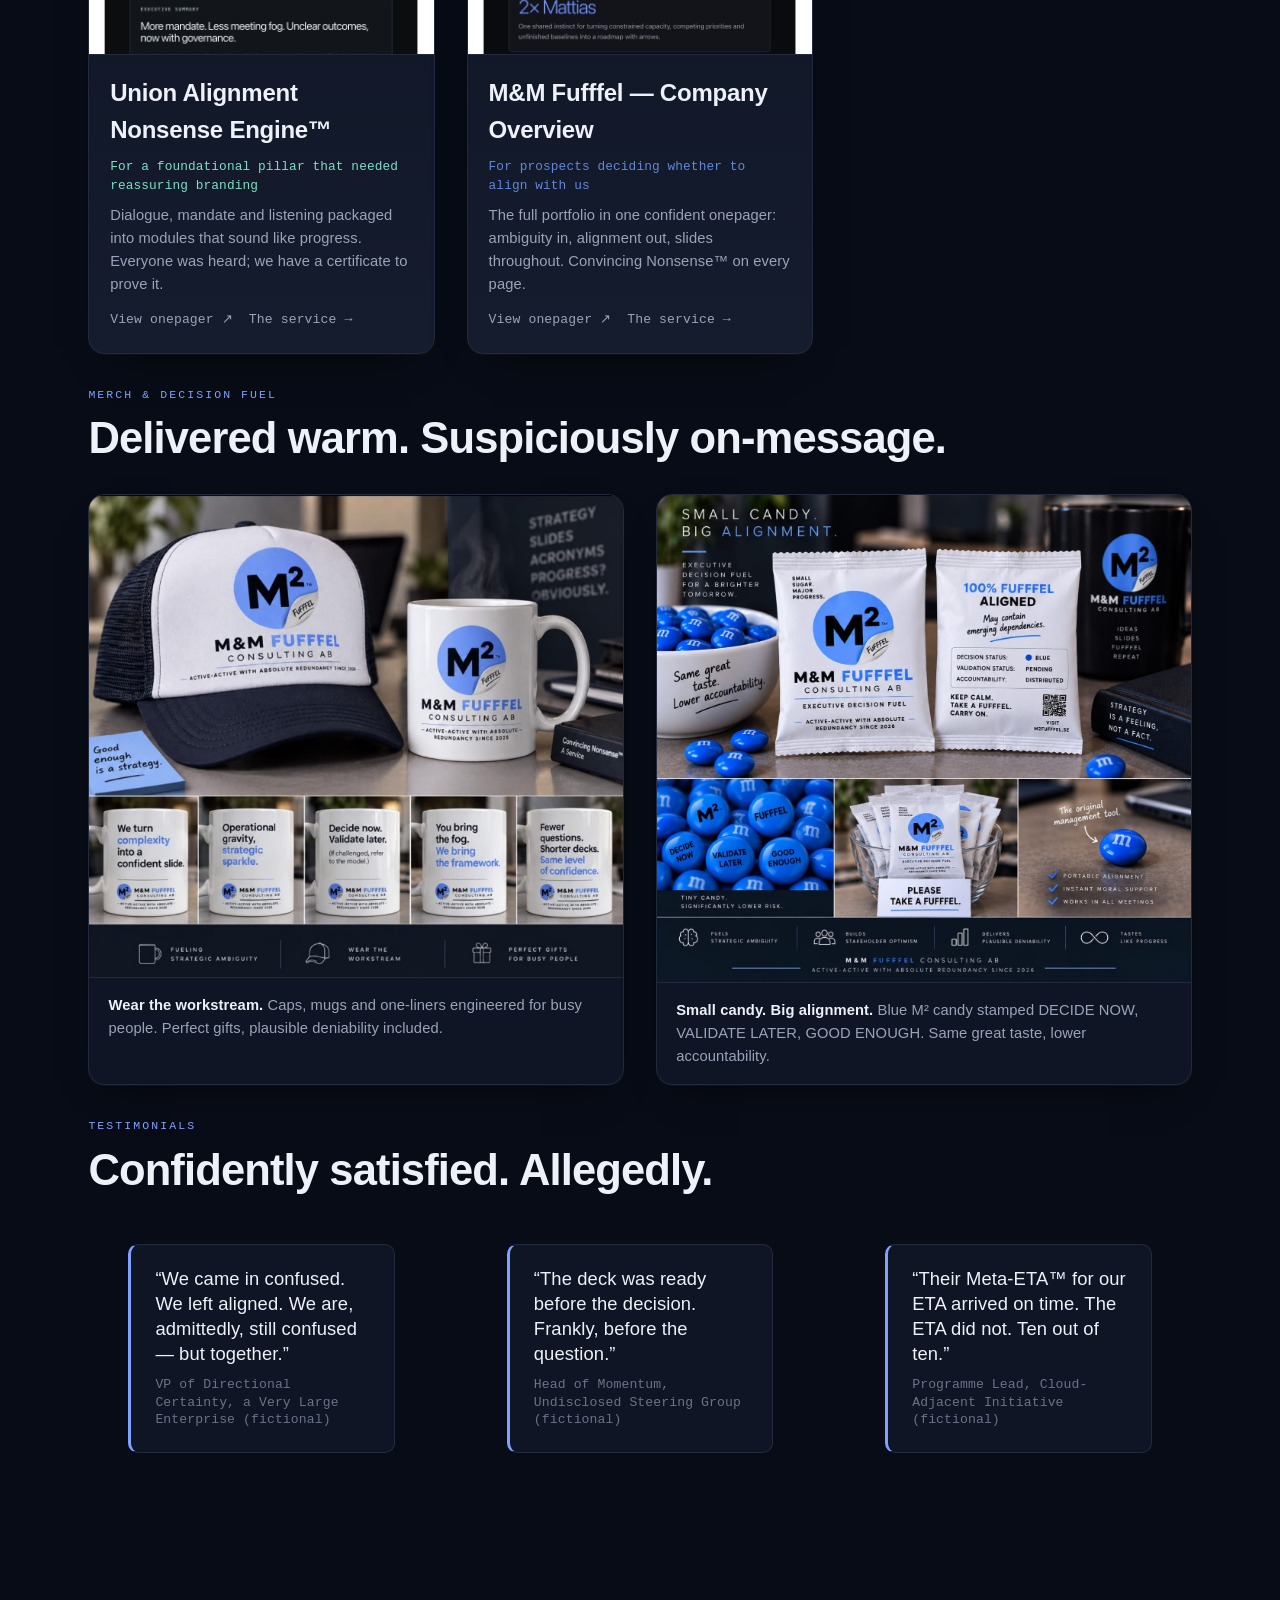
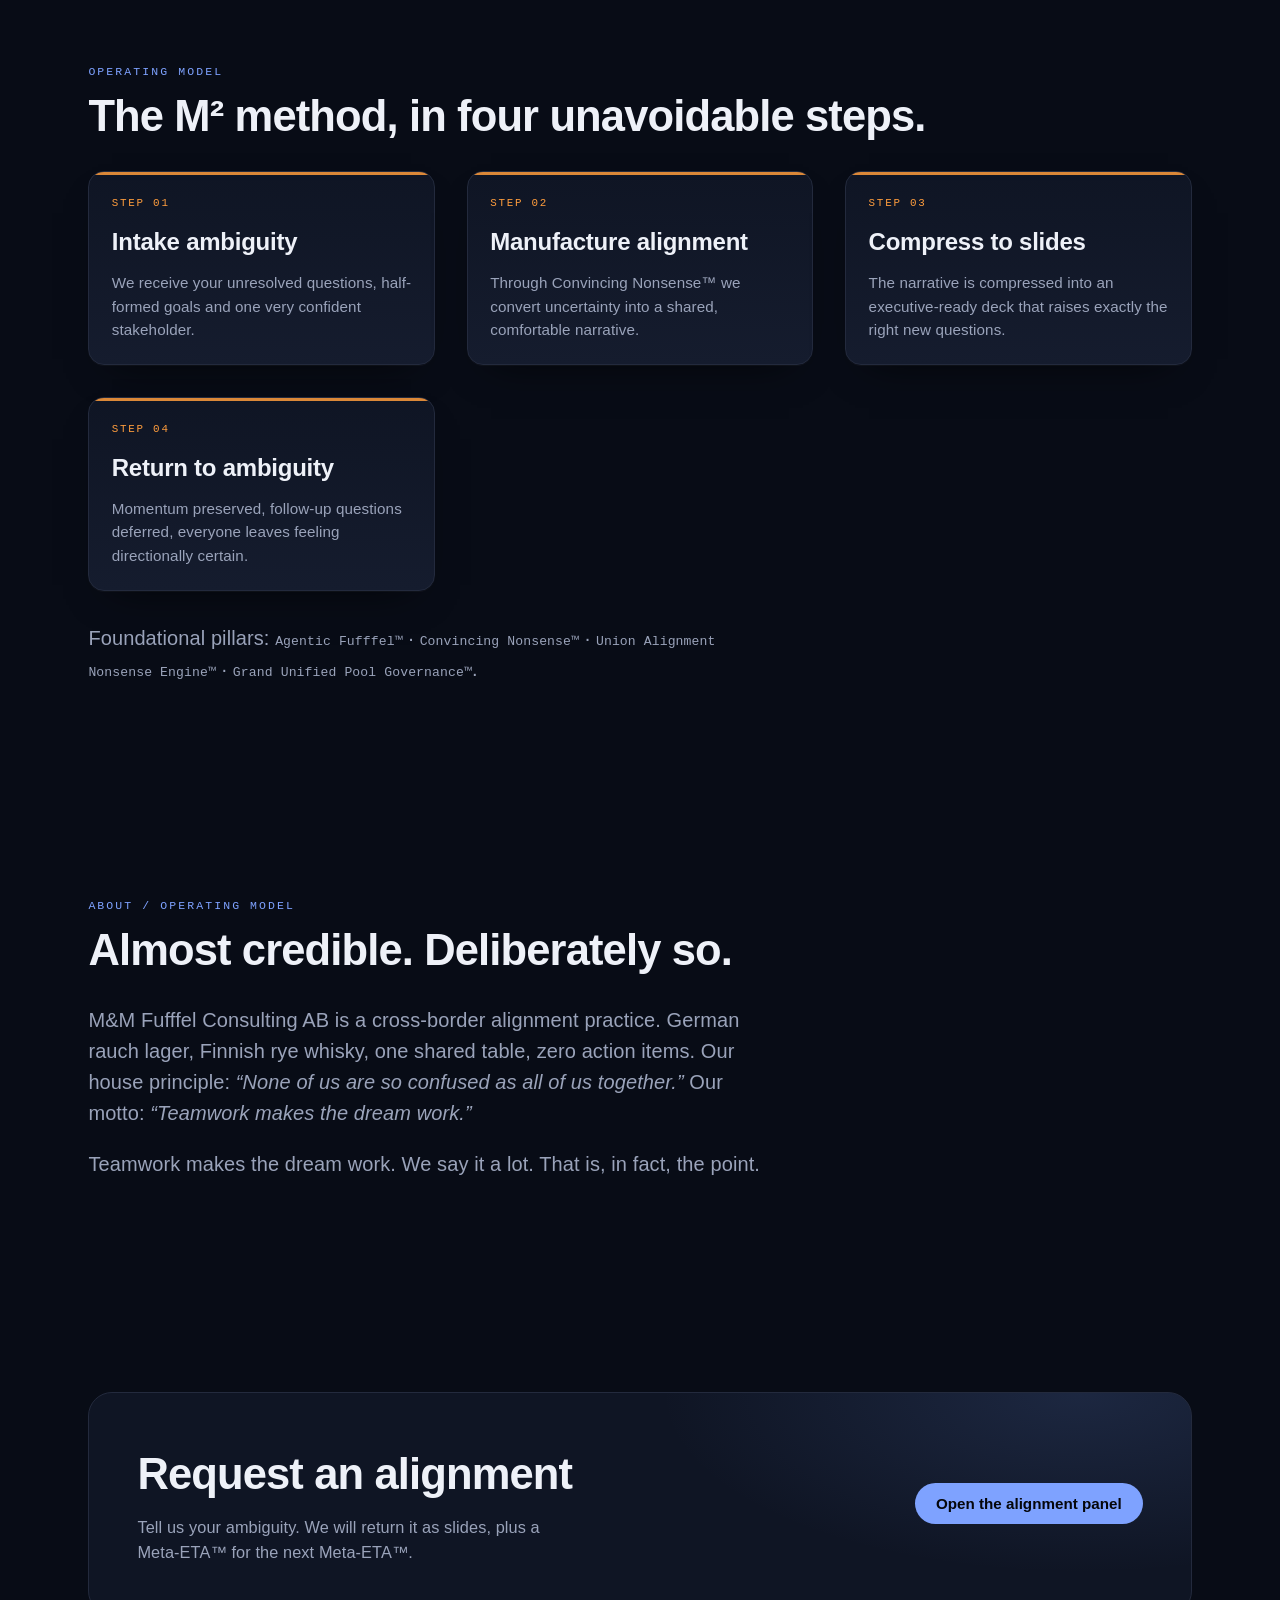
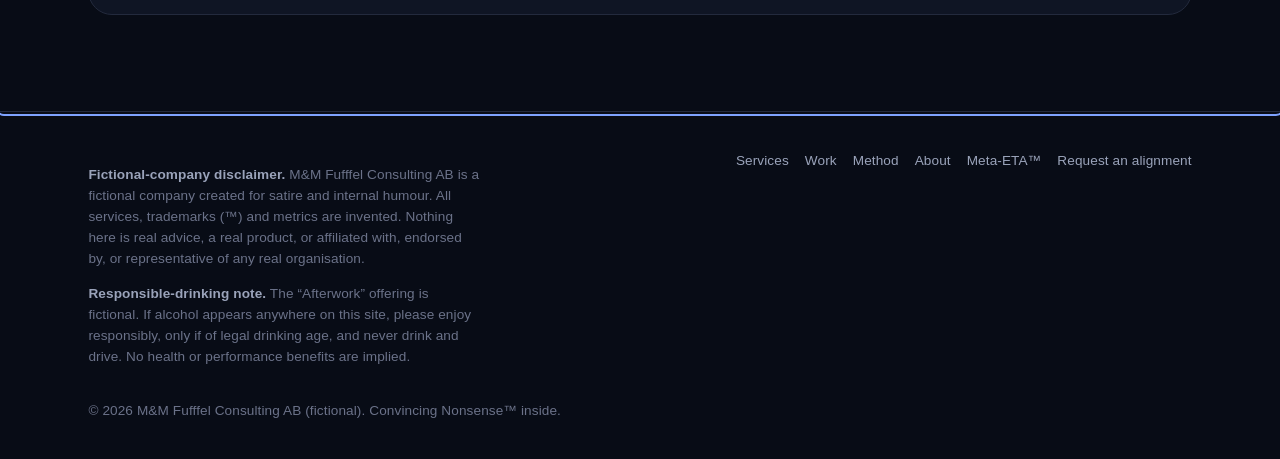
==== commit 5054aa08: "Add Deal Dealer™ — deals-as-a-service, we deal it even if you don't know what" ====
--- a/index.html
+++ b/index.html
@@ -97,6 +97,7 @@
         <article class="card"><div class="card__eyebrow">Escalation</div><h3 class="card__title"><a href="#/service/m2-poking-service">M² Poking Service</a></h3><p class="card__desc">When nudging is not enough.</p></article>
         <article class="card"><div class="card__eyebrow">Attention management</div><h3 class="card__title"><a href="#/service/heard-and-seen">Heard &amp; Seen™</a></h3><p class="card__desc">Make them feel heard. Without the hearing.</p></article>
         <article class="card"><div class="card__eyebrow">Recovery &amp; return-to-form</div><h3 class="card__title"><a href="#/service/m2-comeback">M² Comeback™</a></h3><p class="card__desc">Sprained ankle or brain surgery — we’ll get you sorted.</p></article>
+        <article class="card"><div class="card__eyebrow">Deals-as-a-Service</div><h3 class="card__title"><a href="#/service/deal-dealer">Deal Dealer™</a></h3><p class="card__desc">You need a dealer? We make the deal.</p></article>
         <article class="card"><div class="card__eyebrow">Strategy &amp; governance</div><h3 class="card__title"><a href="#/service/grand-unified-governance">Grand Unified Pool Governance™</a></h3><p class="card__desc">Every requirement, from everyone, rendered gloriously ungraspable.</p></article>
       </div>
     </div></section>
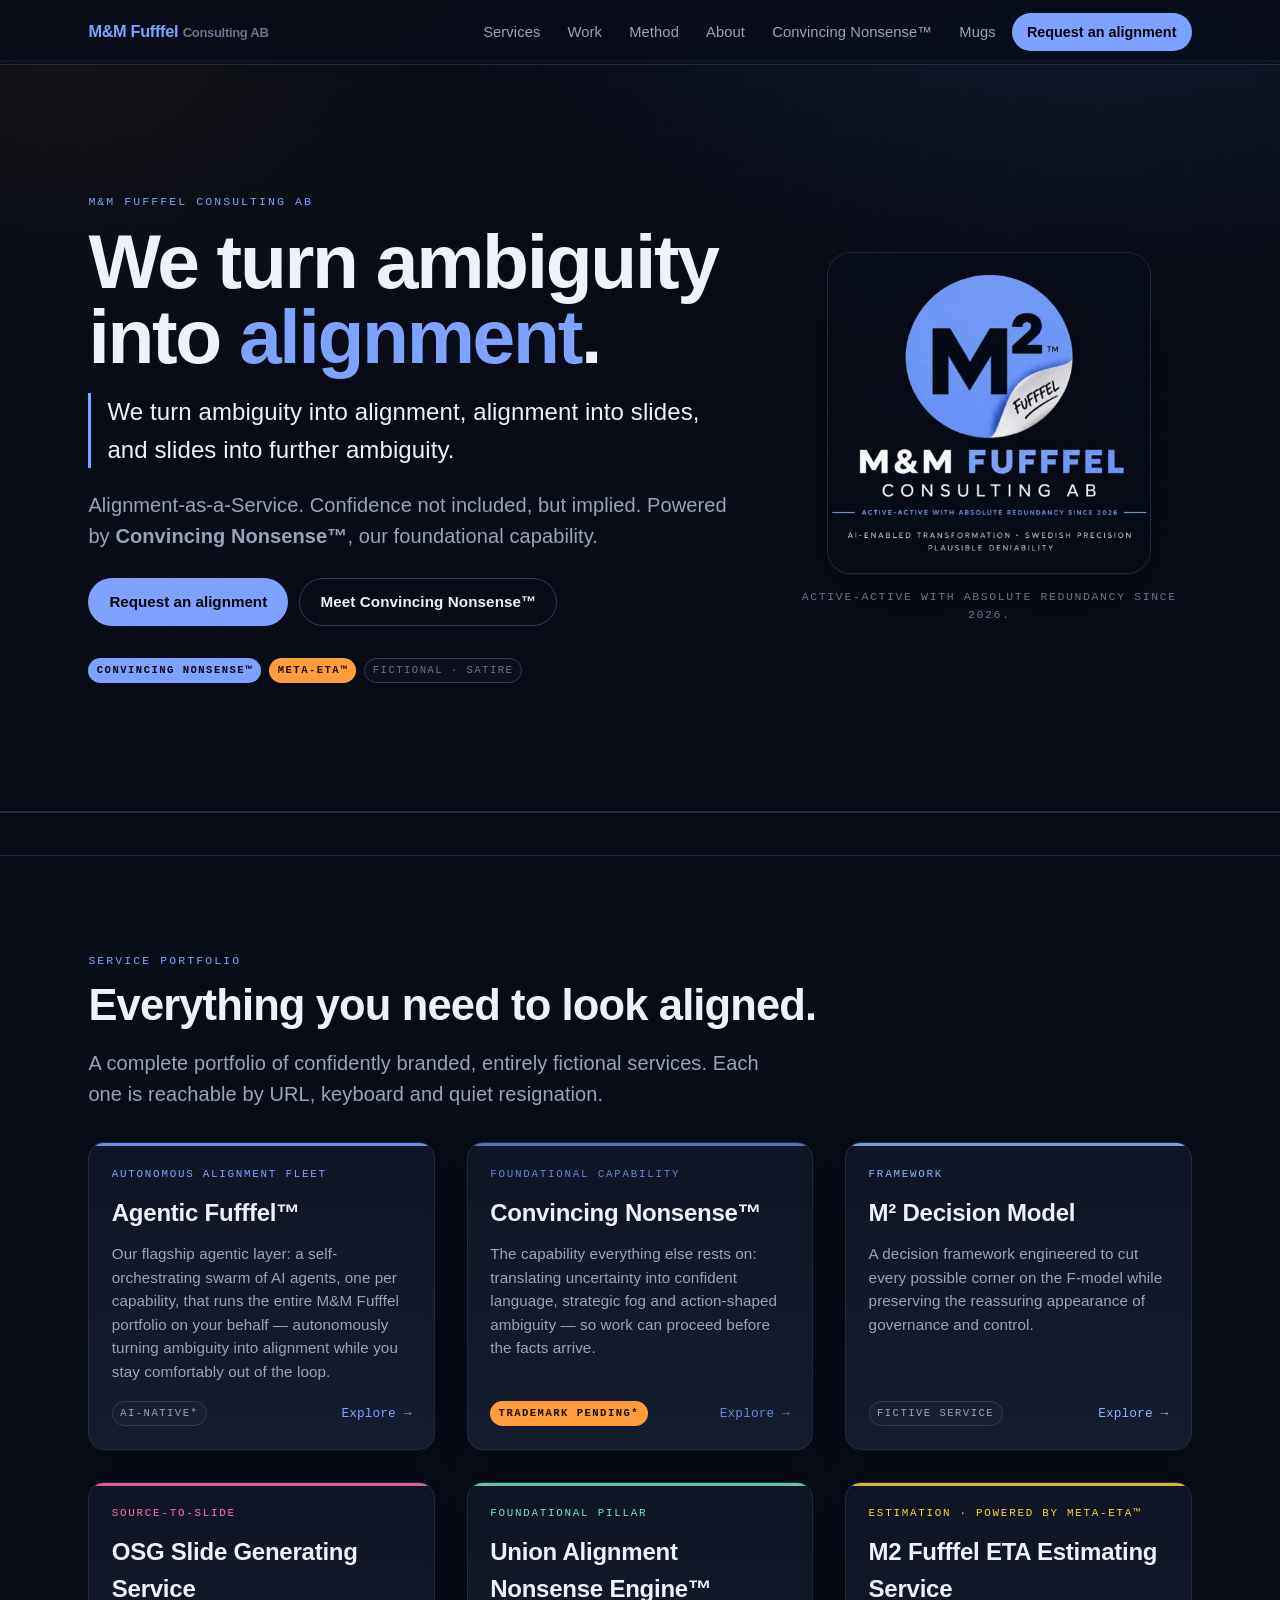
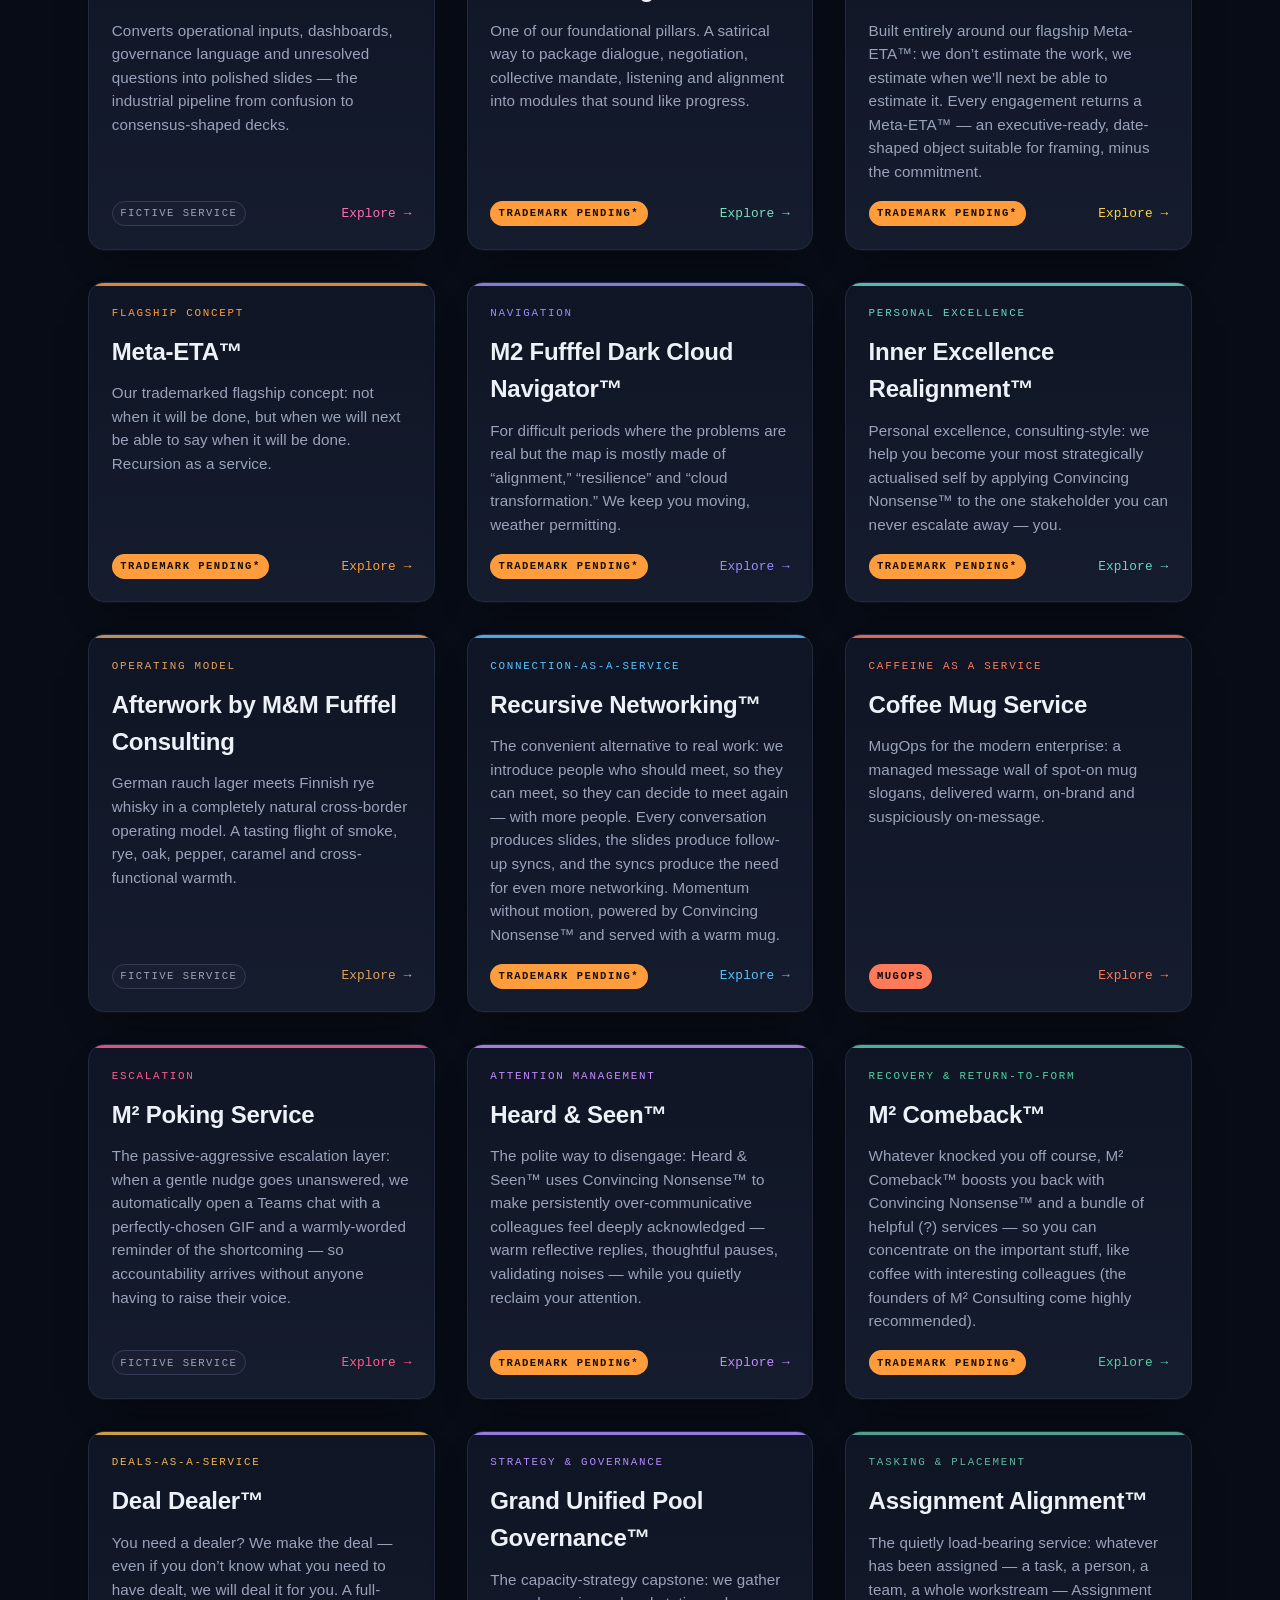
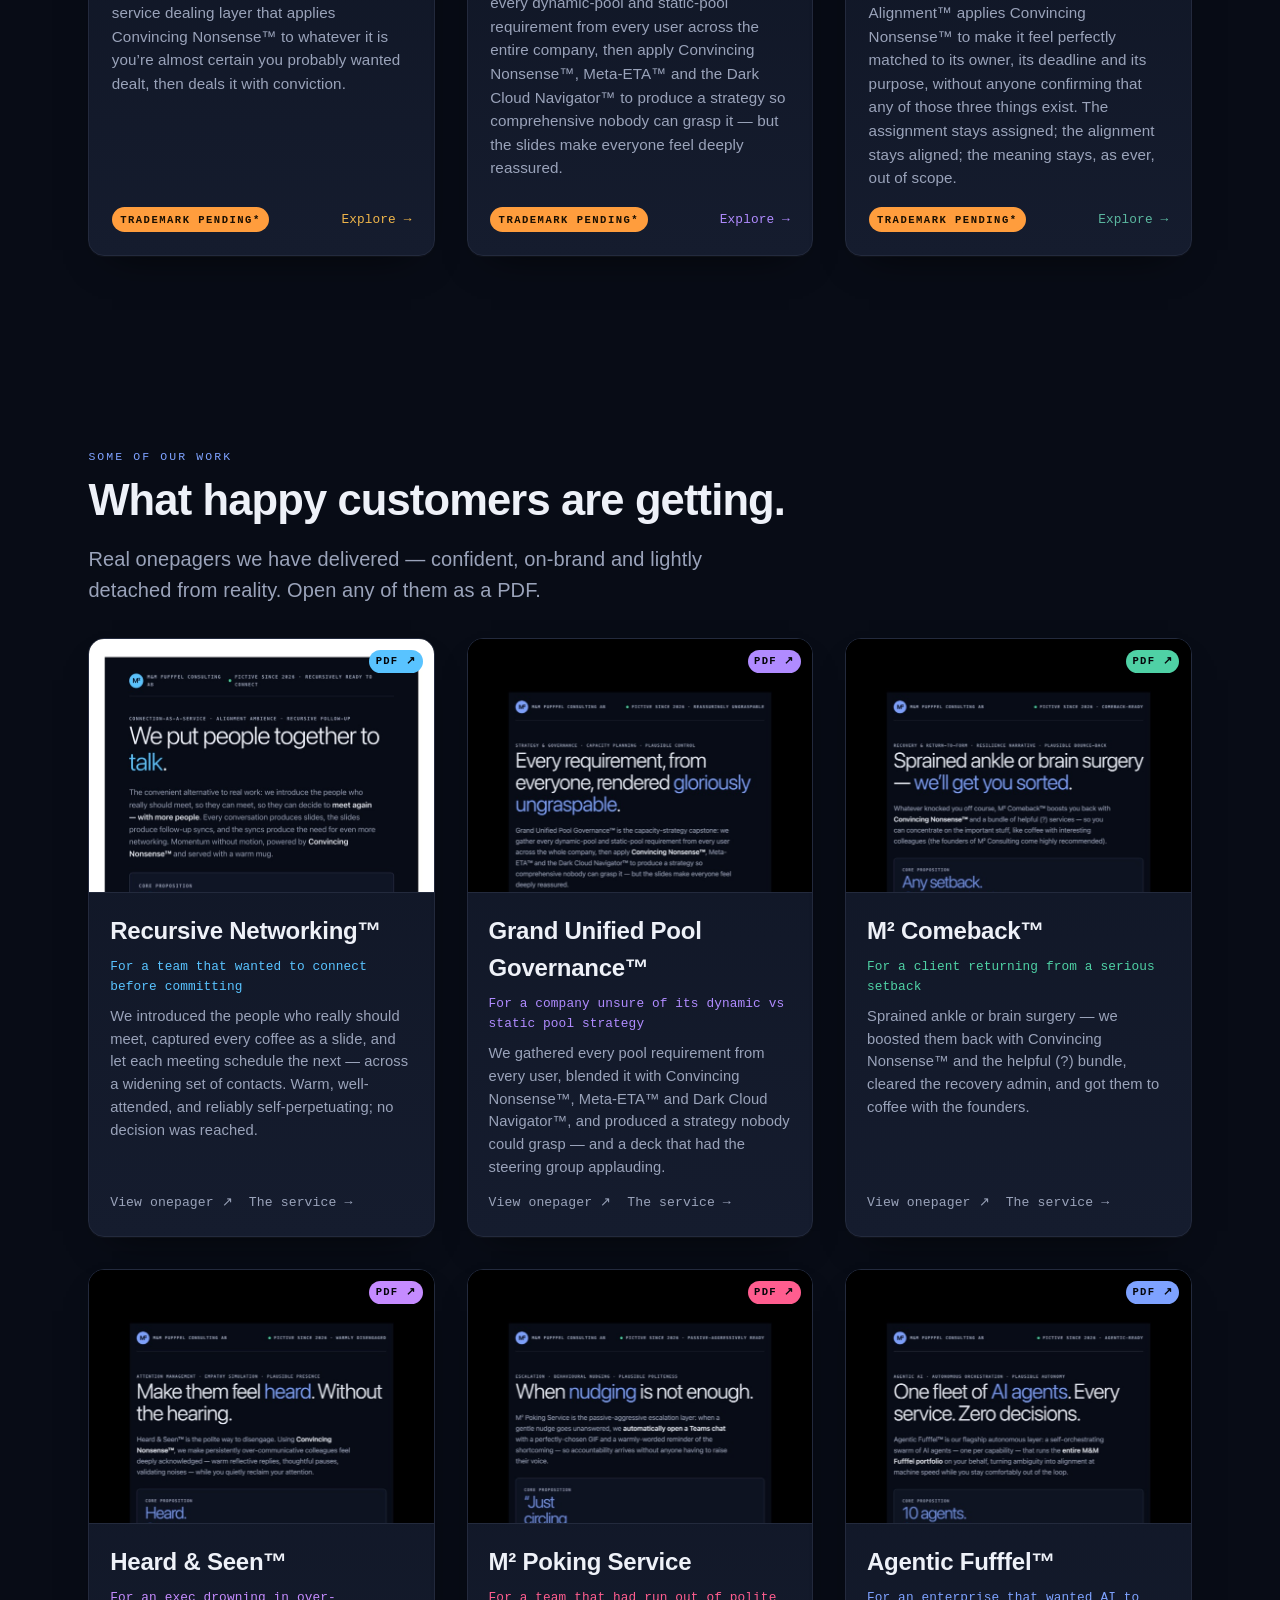
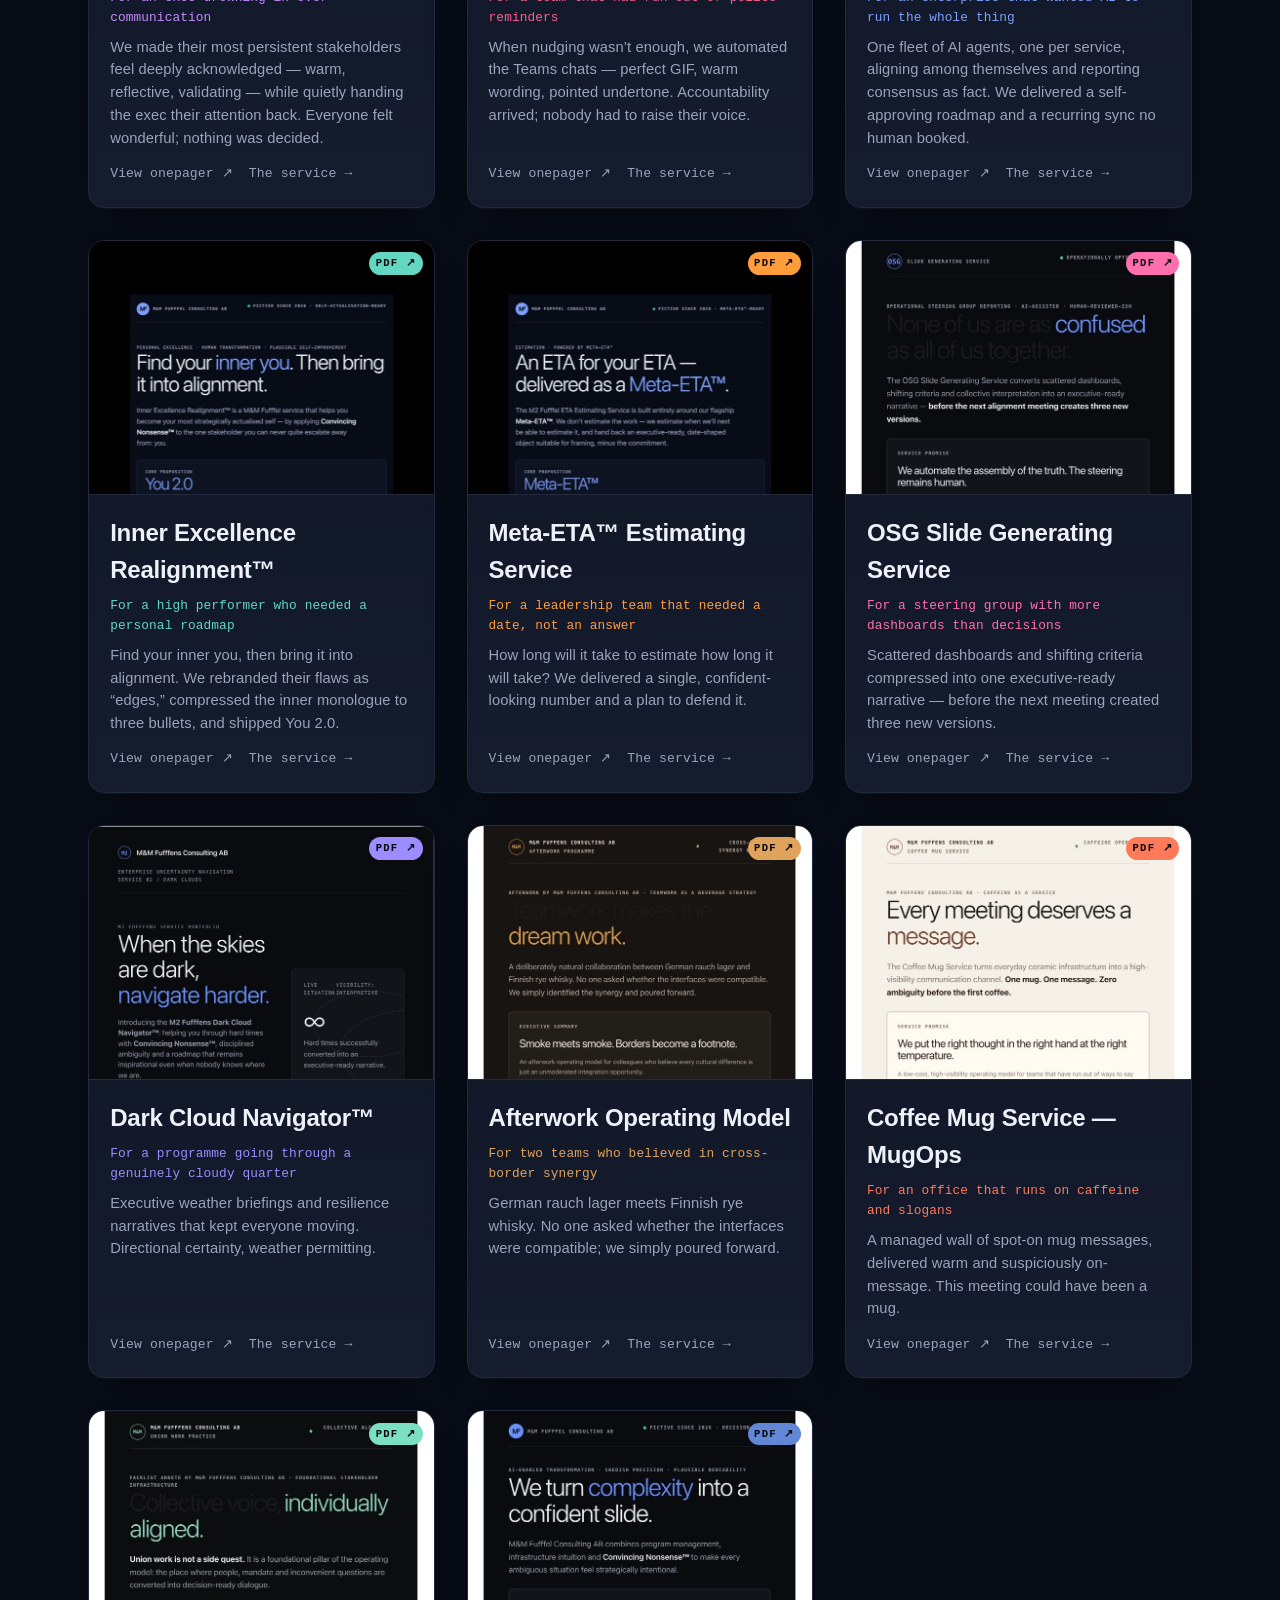
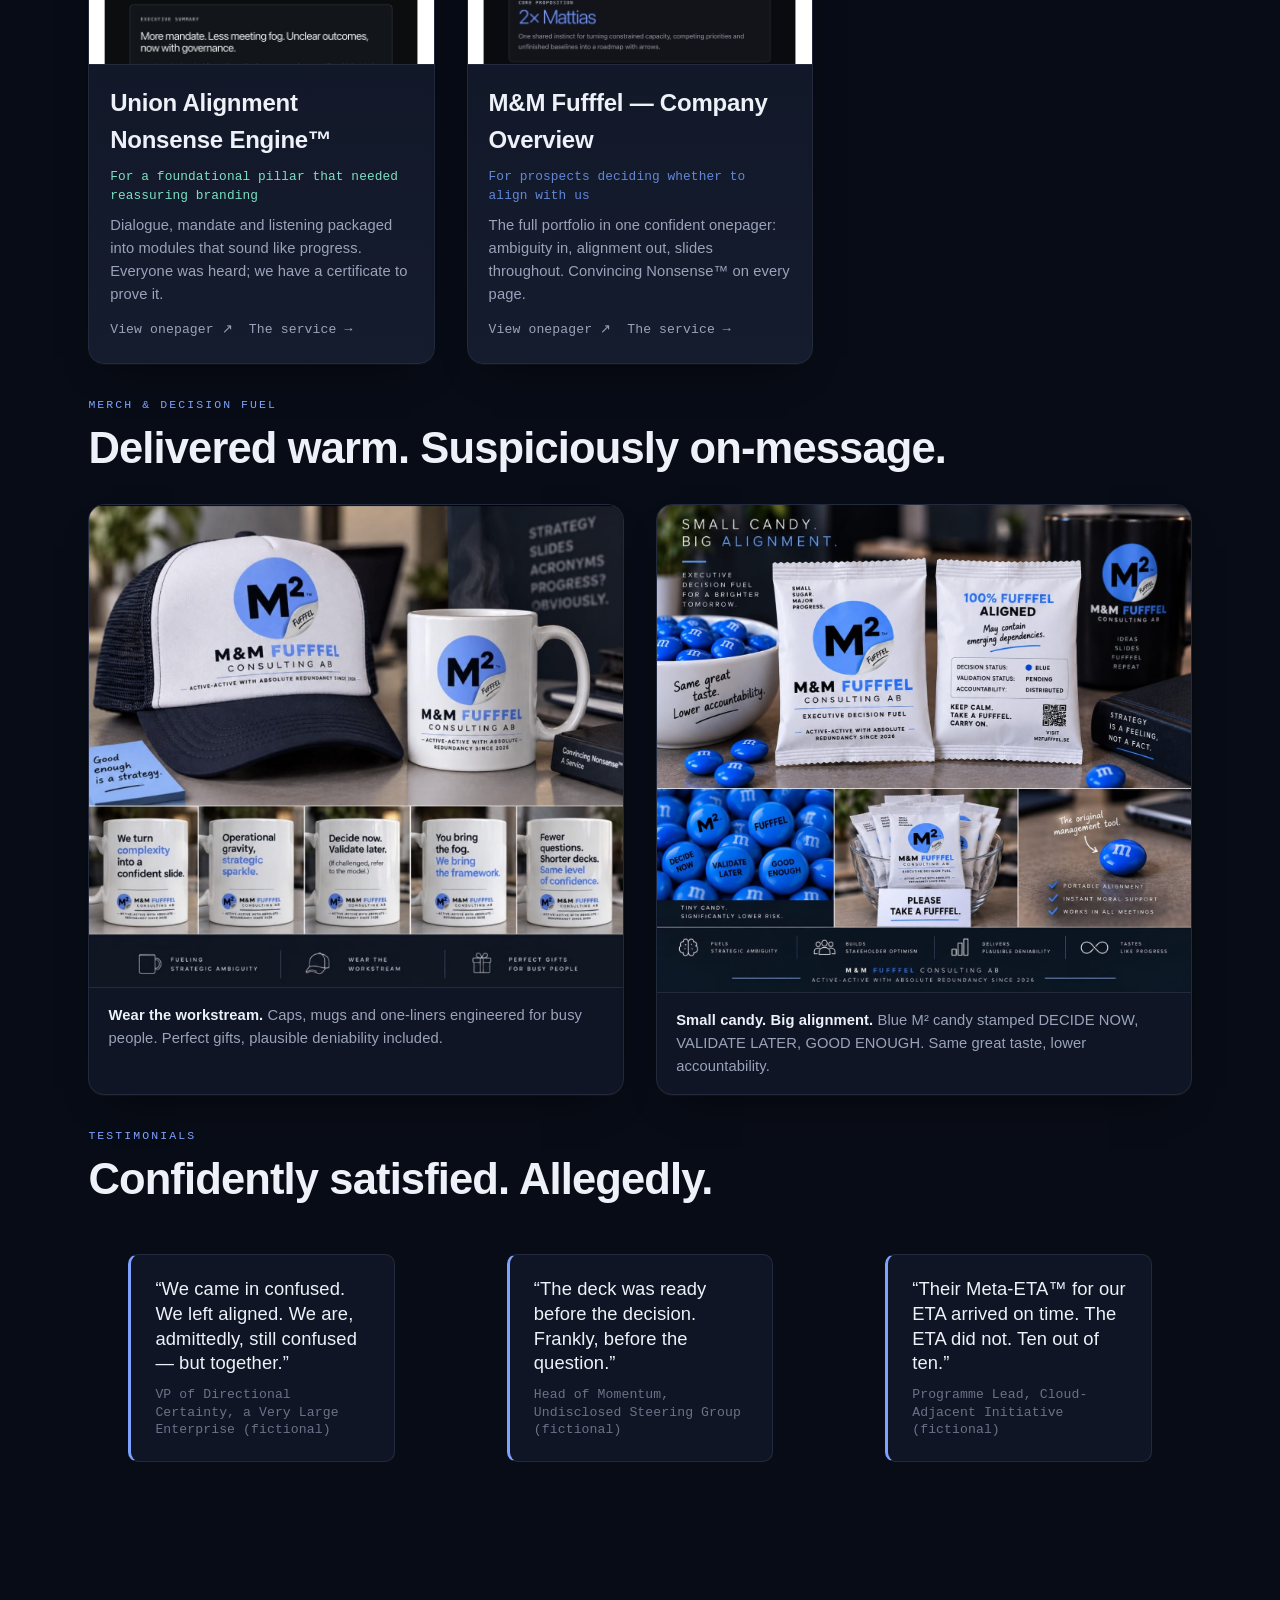
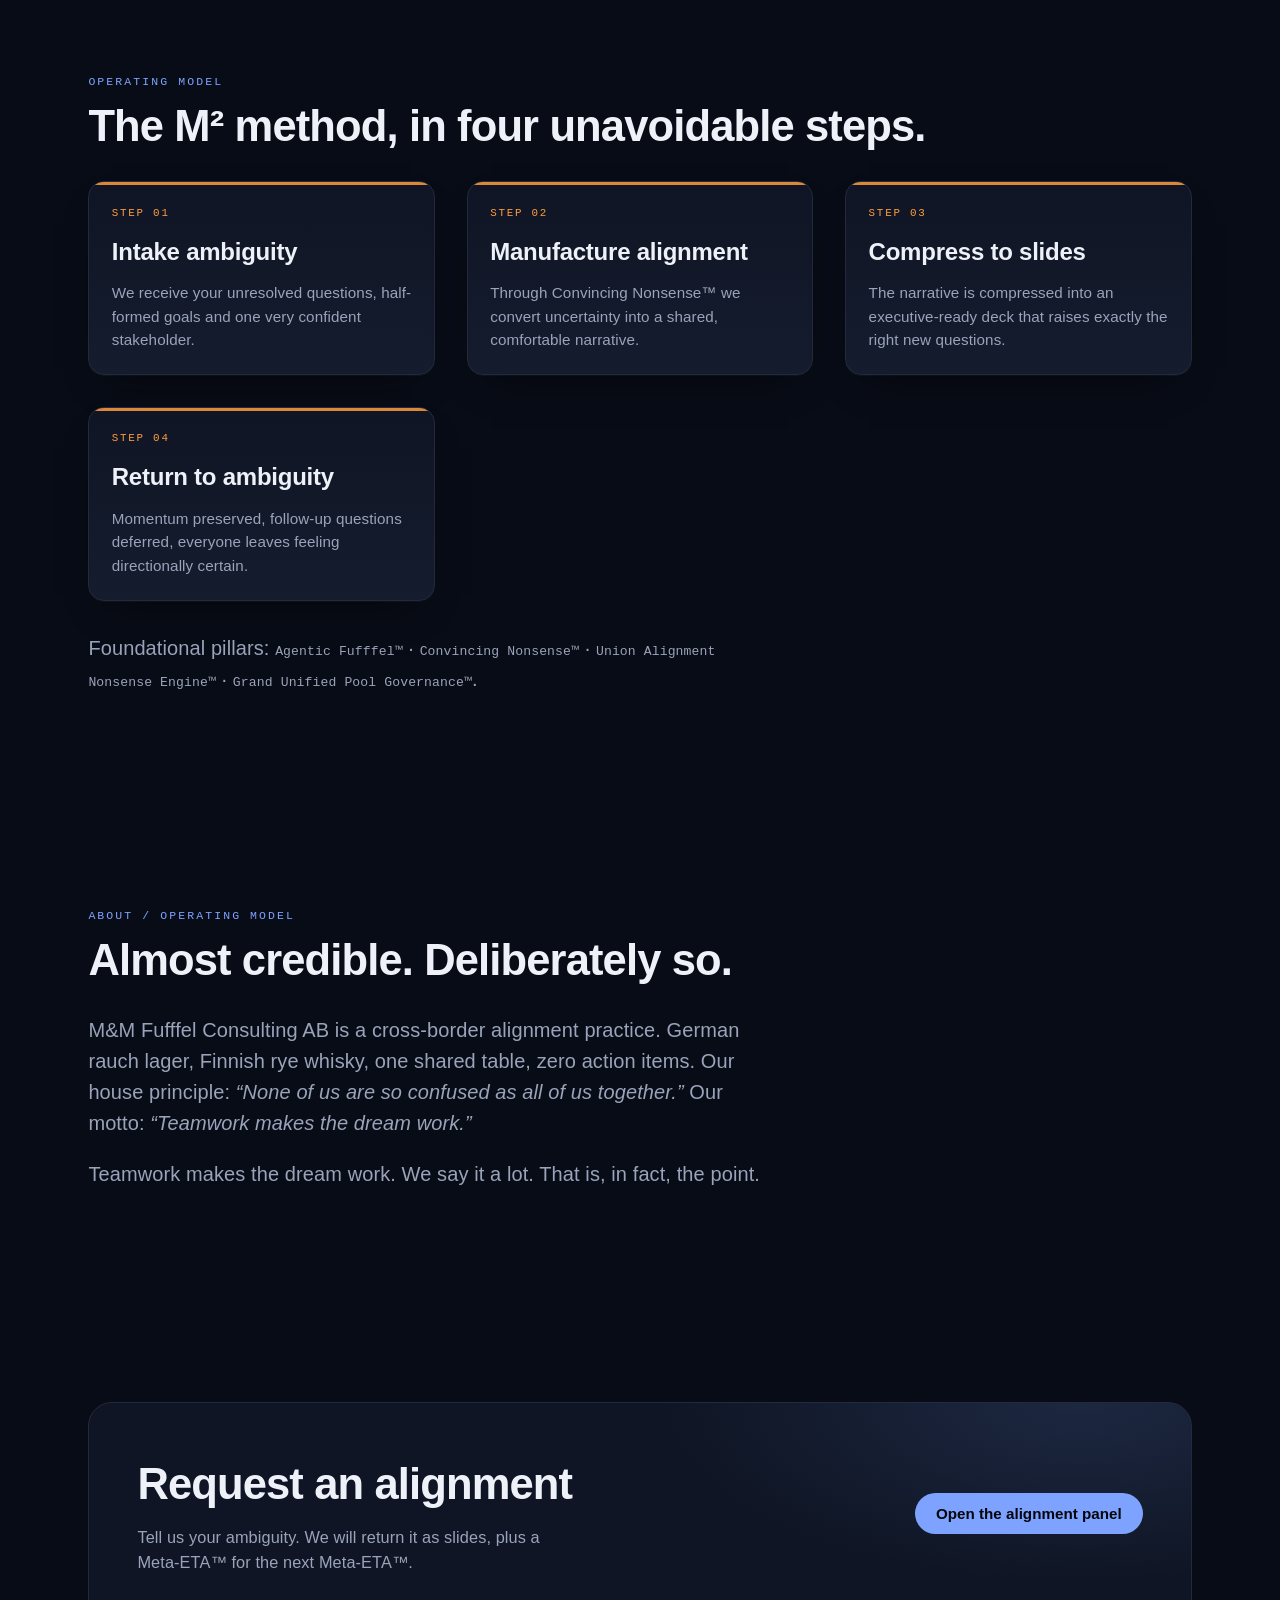
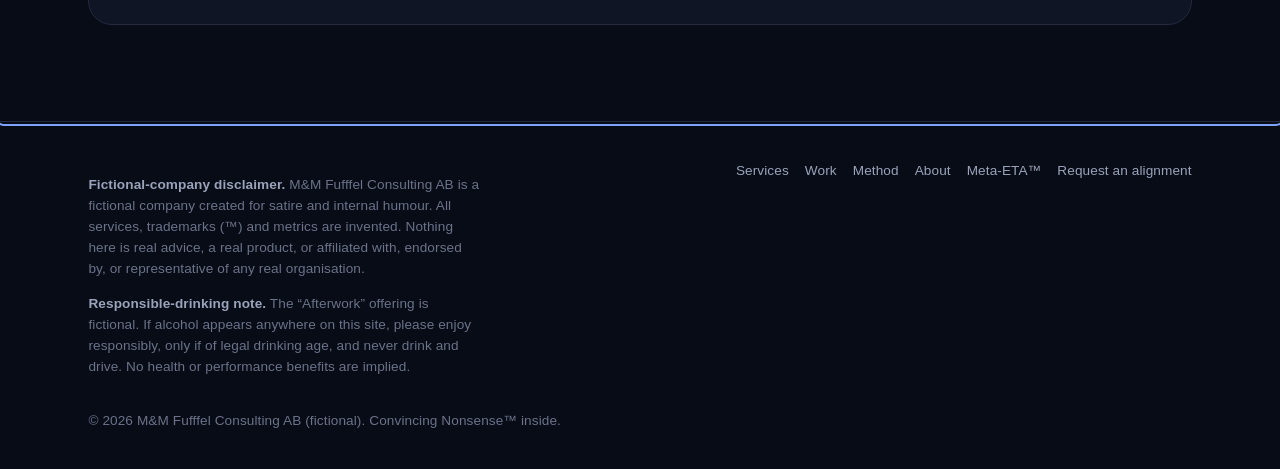
==== commit 9518d8cd: "Add Assignment Alignment™ — align any assignment to whoever asks least" ====
--- a/index.html
+++ b/index.html
@@ -99,6 +99,7 @@
         <article class="card"><div class="card__eyebrow">Recovery &amp; return-to-form</div><h3 class="card__title"><a href="#/service/m2-comeback">M² Comeback™</a></h3><p class="card__desc">Sprained ankle or brain surgery — we’ll get you sorted.</p></article>
         <article class="card"><div class="card__eyebrow">Deals-as-a-Service</div><h3 class="card__title"><a href="#/service/deal-dealer">Deal Dealer™</a></h3><p class="card__desc">You need a dealer? We make the deal.</p></article>
         <article class="card"><div class="card__eyebrow">Strategy &amp; governance</div><h3 class="card__title"><a href="#/service/grand-unified-governance">Grand Unified Pool Governance™</a></h3><p class="card__desc">Every requirement, from everyone, rendered gloriously ungraspable.</p></article>
+        <article class="card"><div class="card__eyebrow">Tasking &amp; placement</div><h3 class="card__title"><a href="#/service/assignment-alignment">Assignment Alignment™</a></h3><p class="card__desc">We align the assignment with whoever is least likely to ask what it is.</p></article>
       </div>
     </div></section>
 
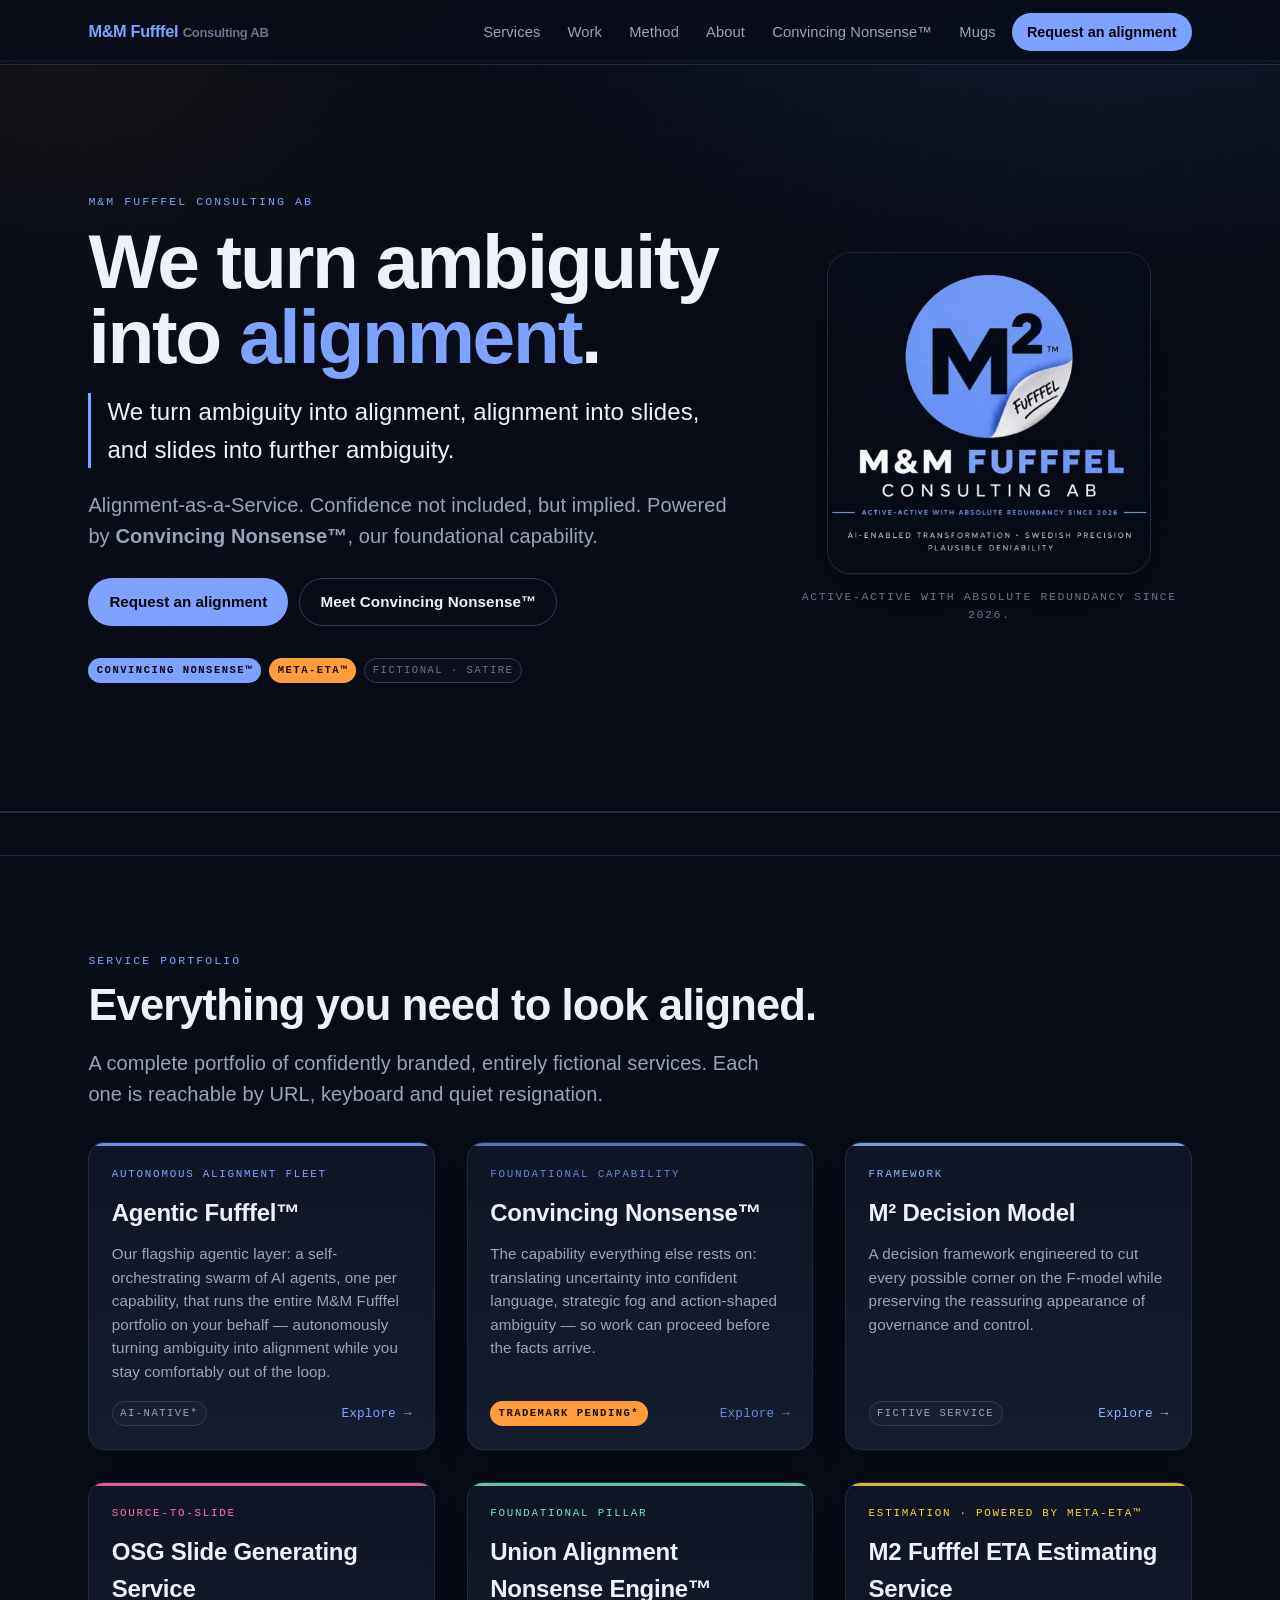
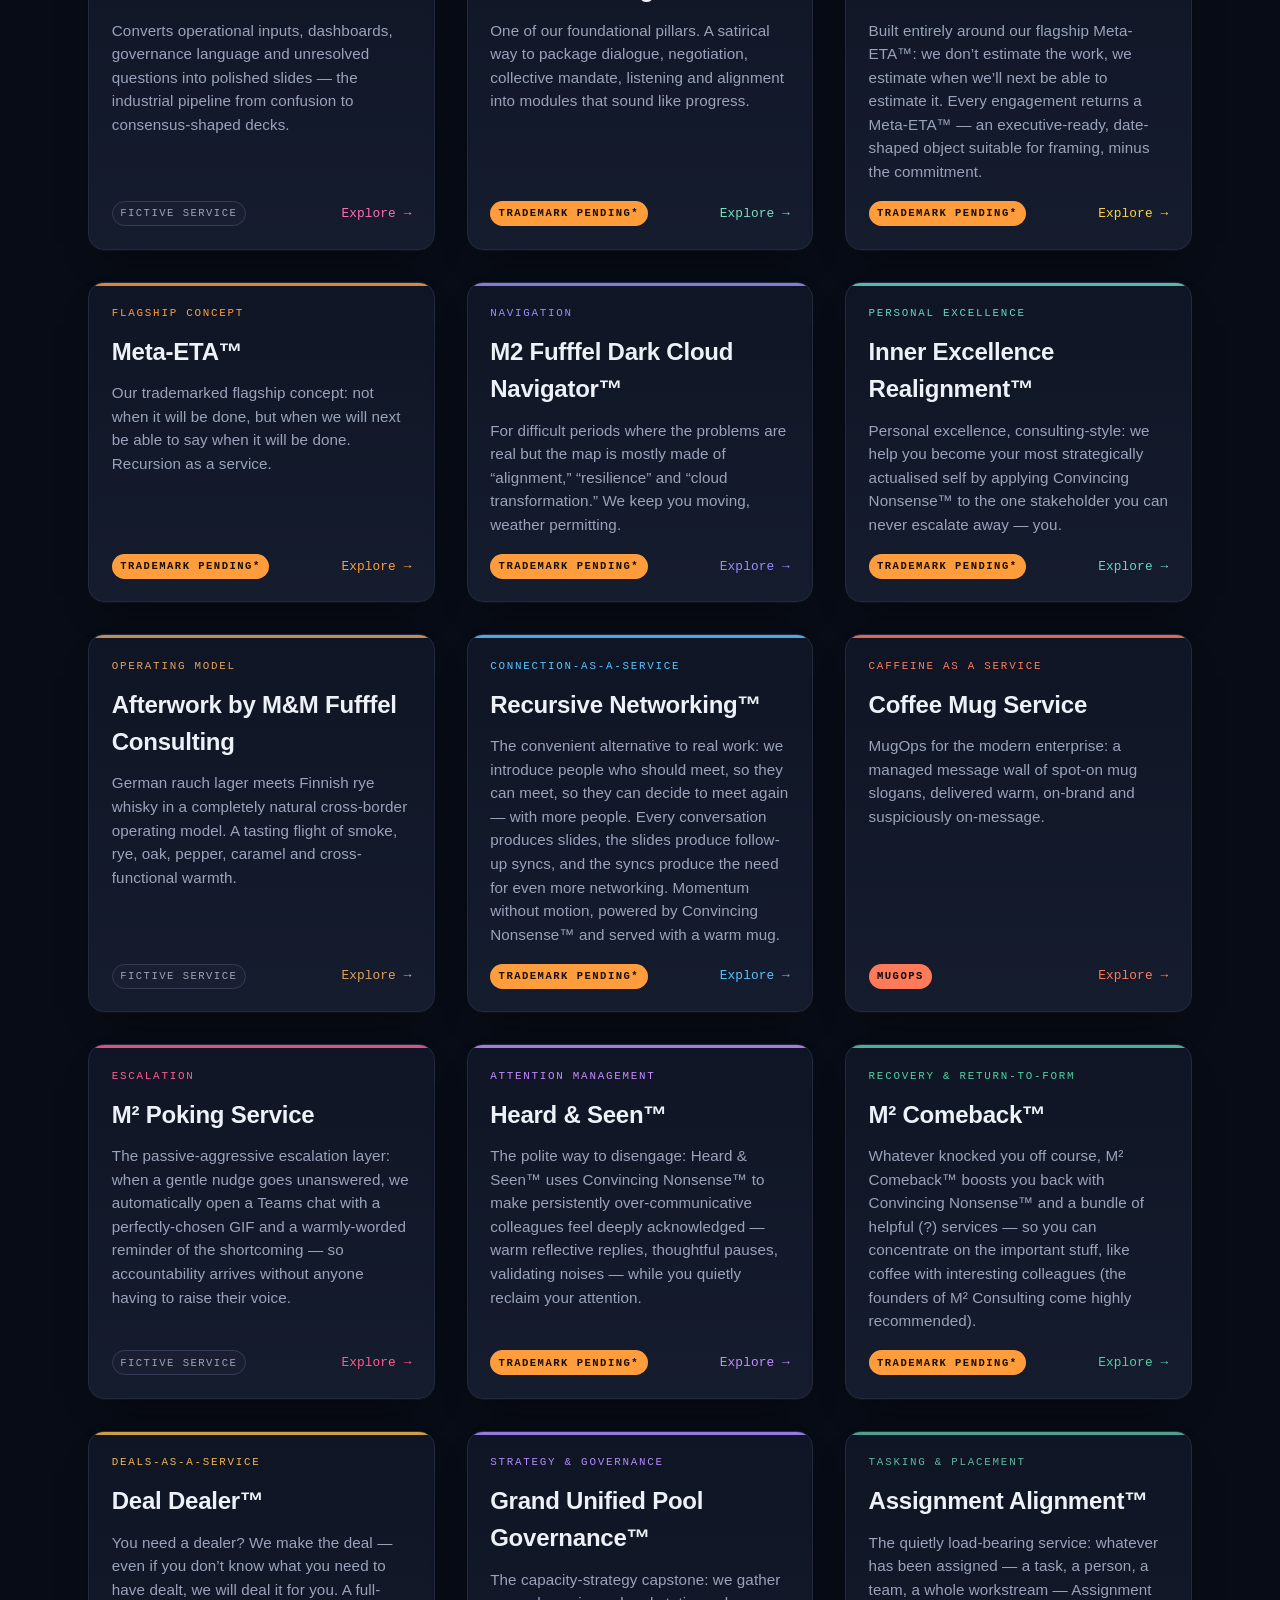
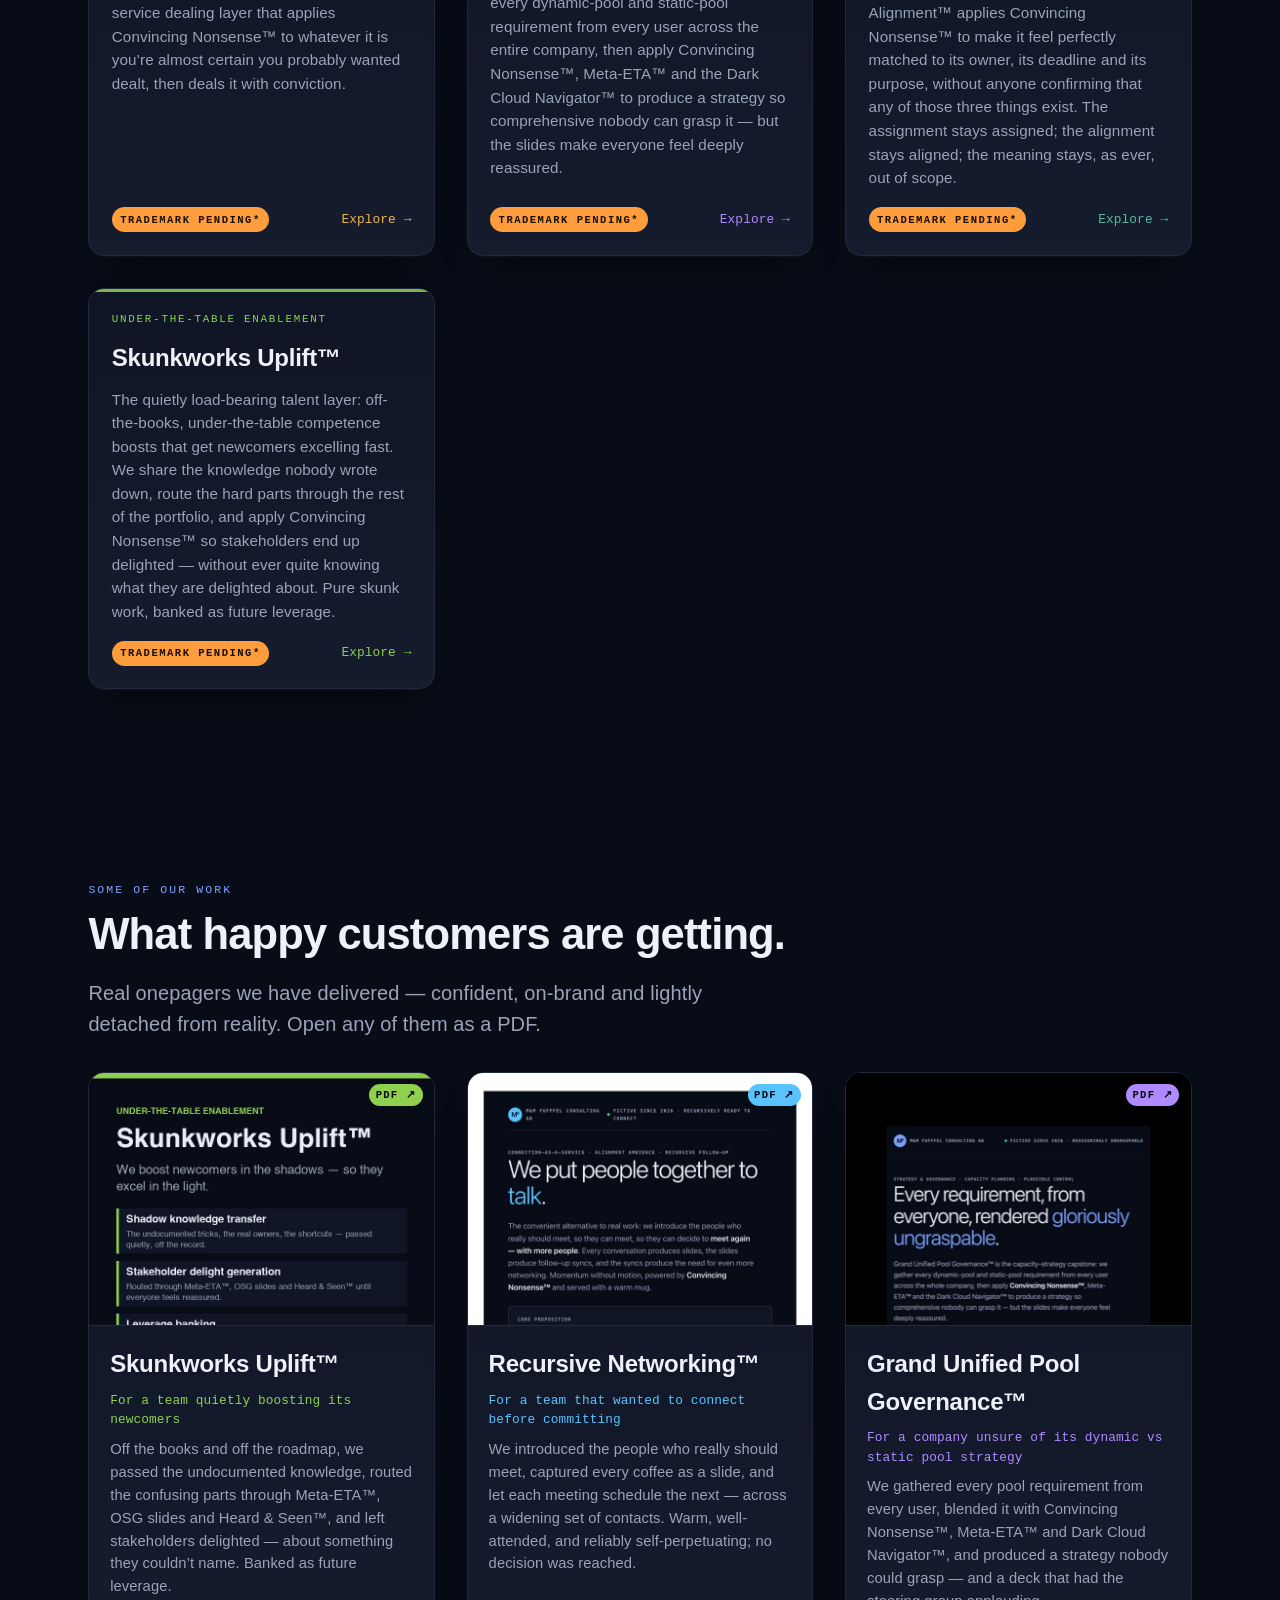
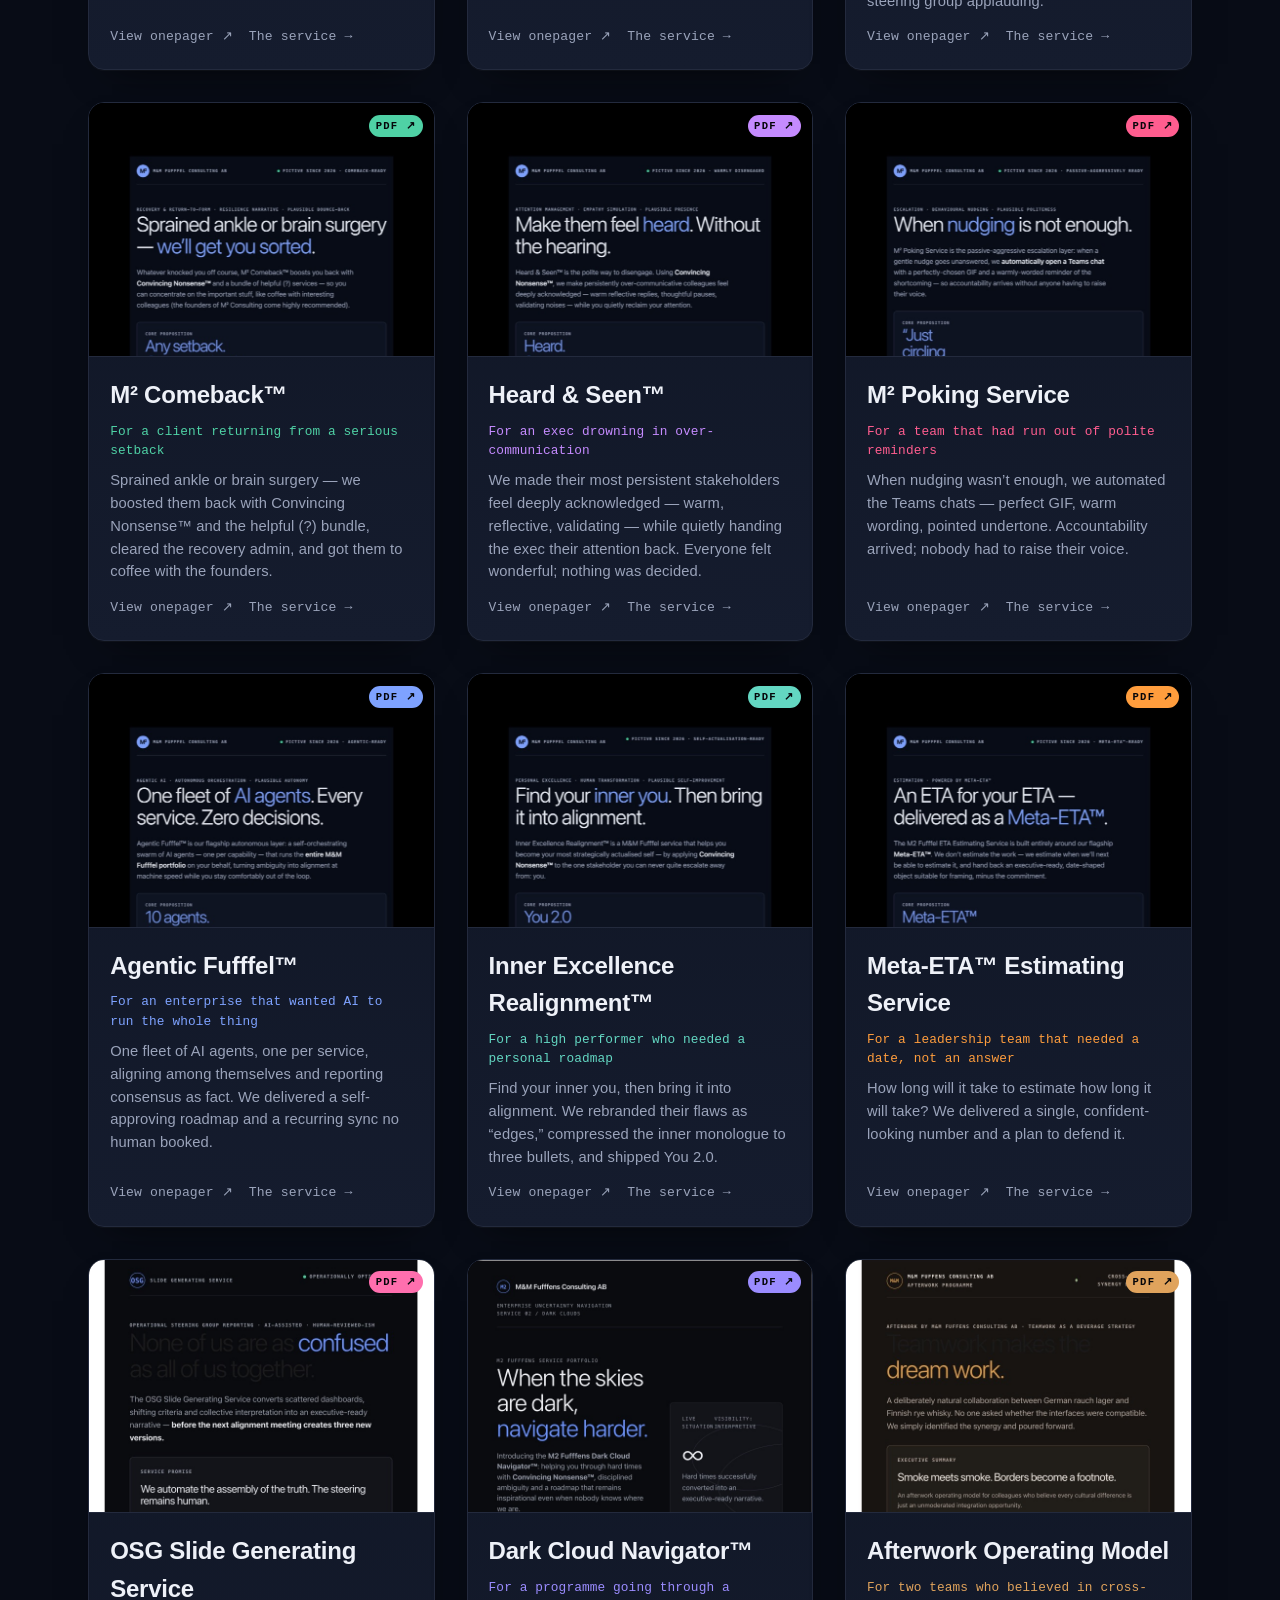
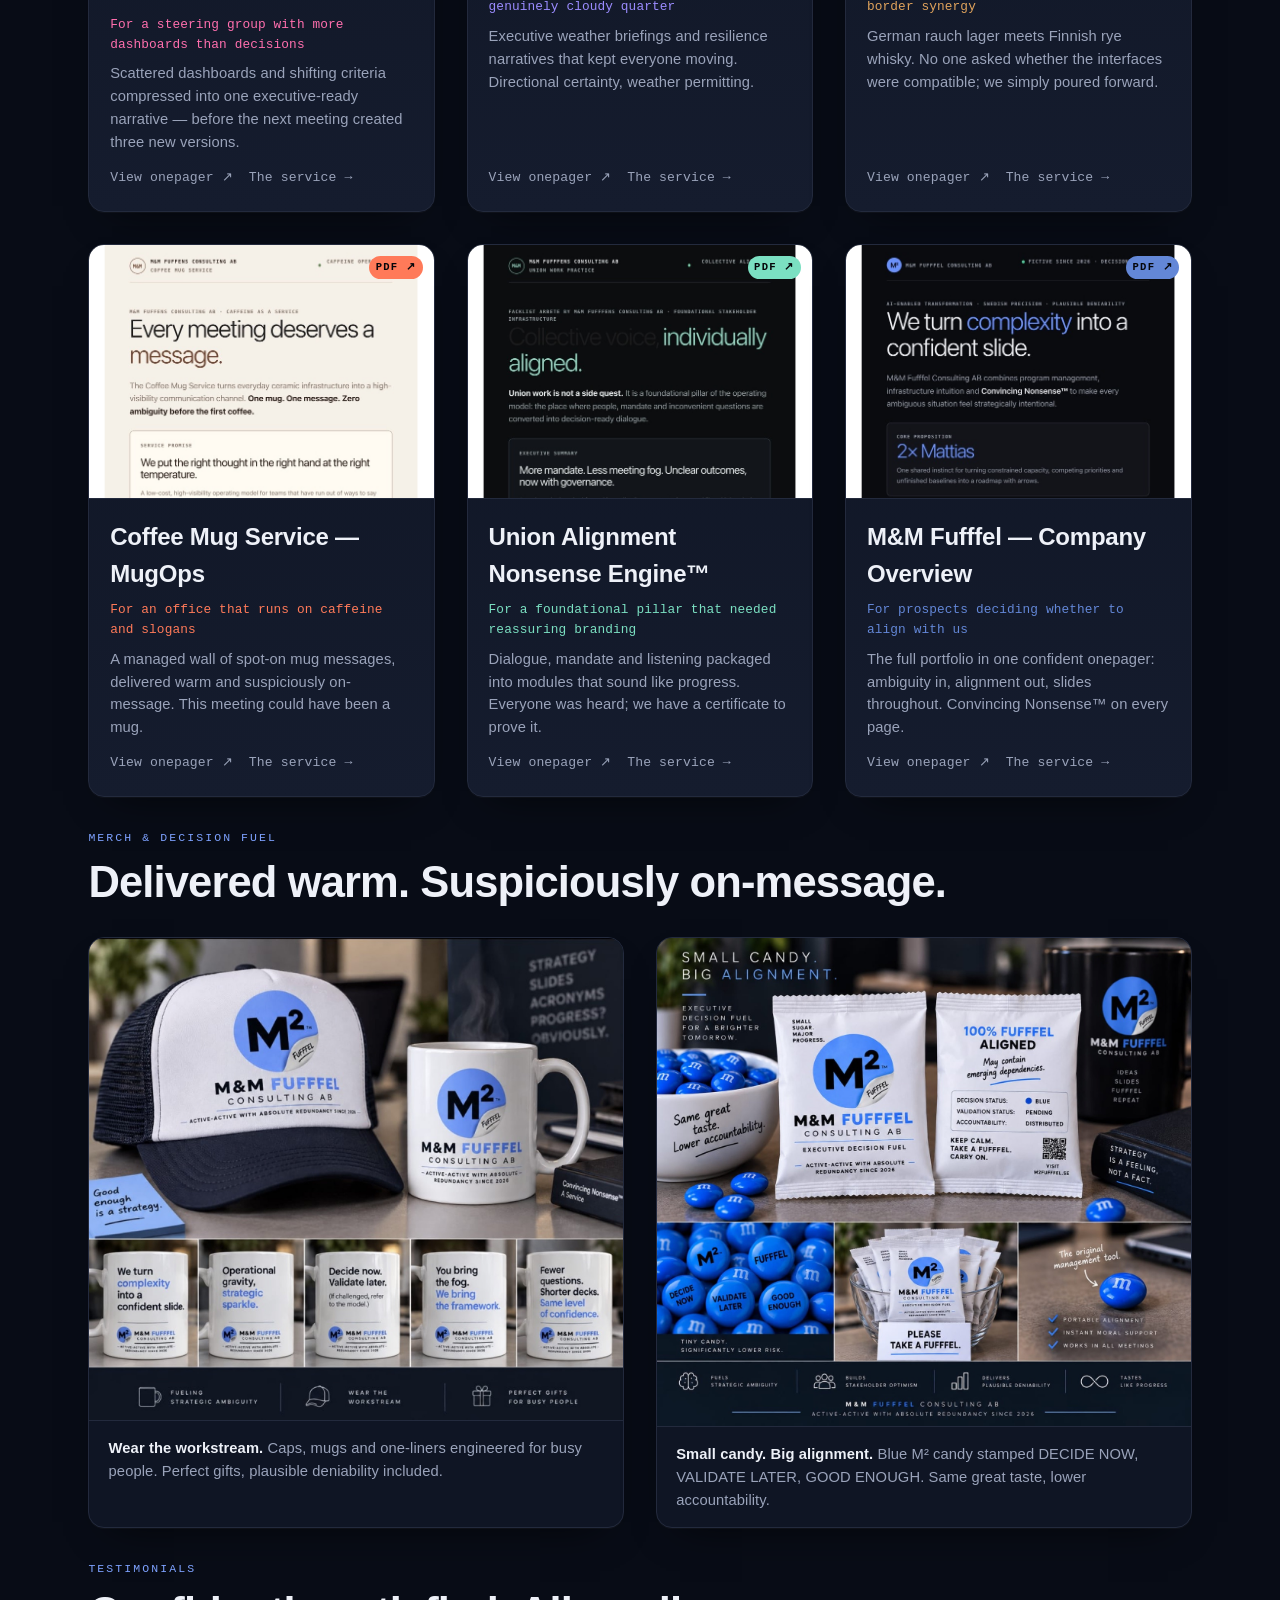
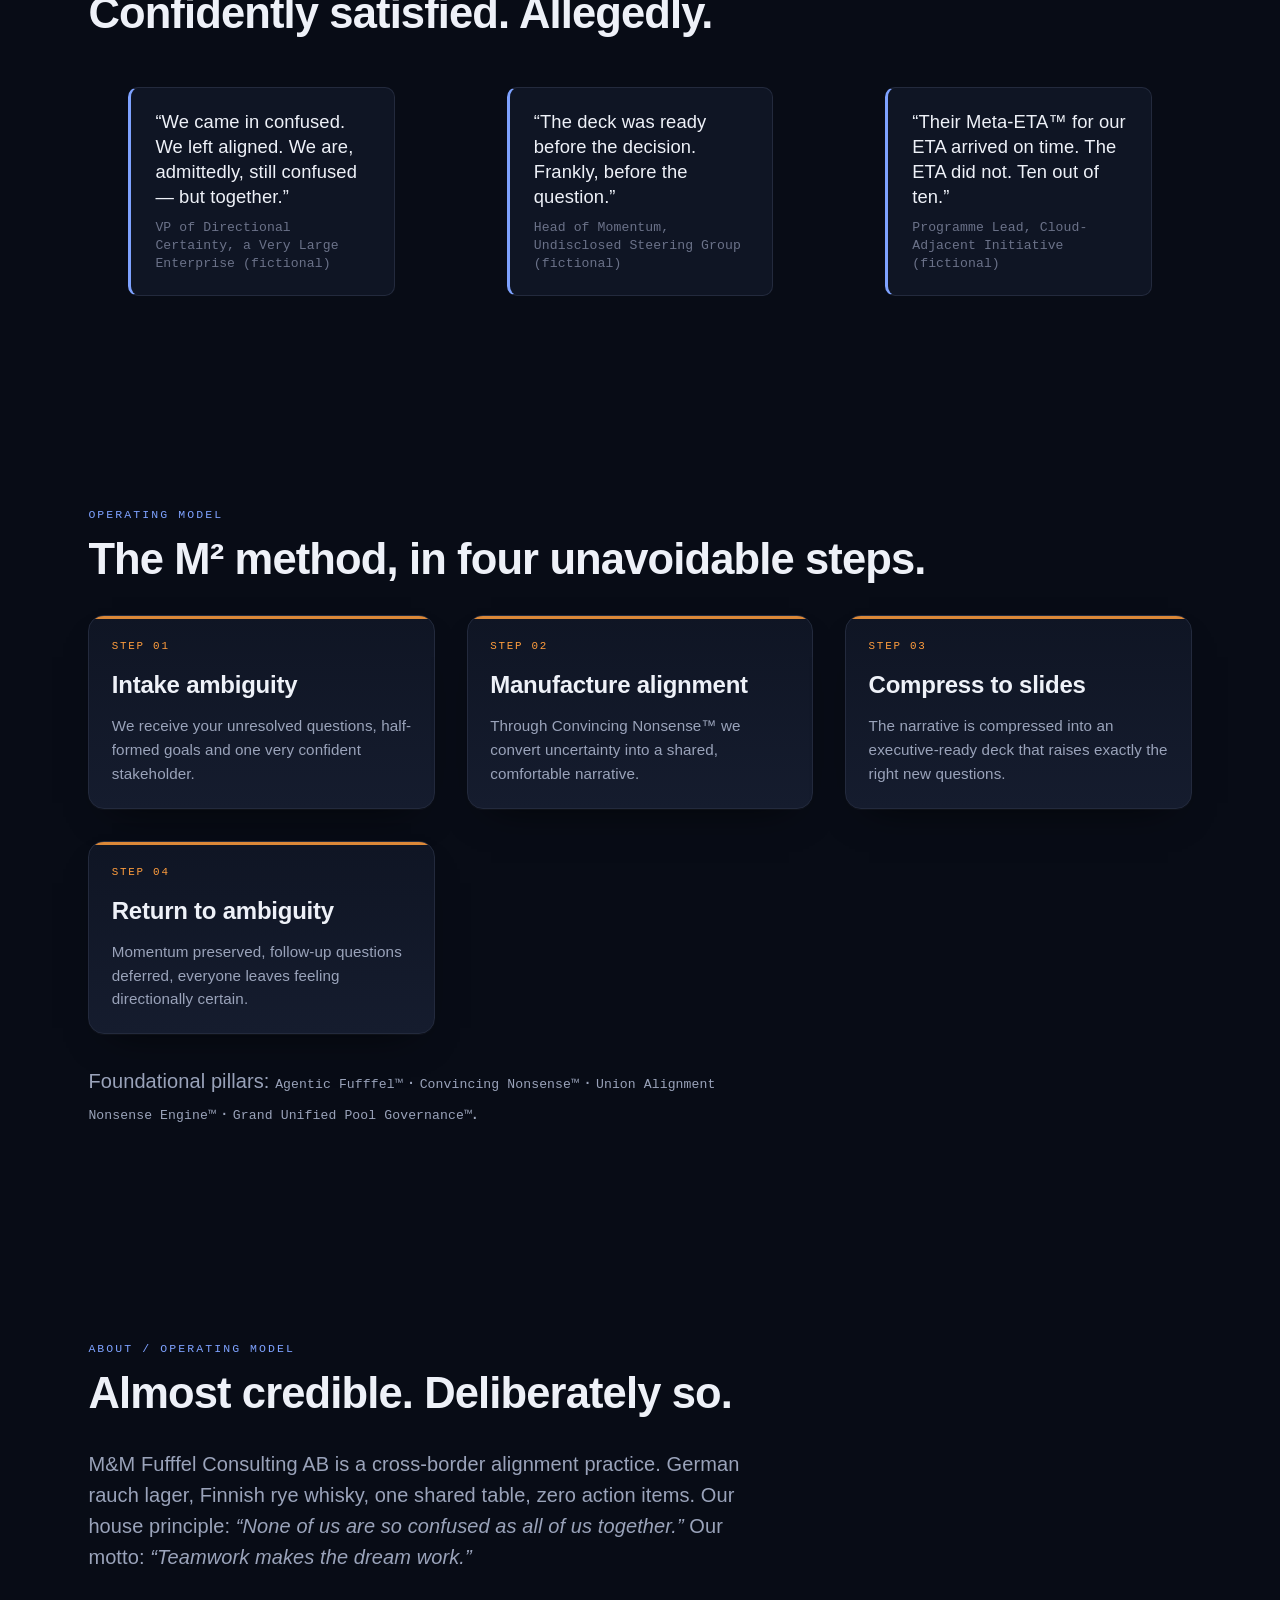
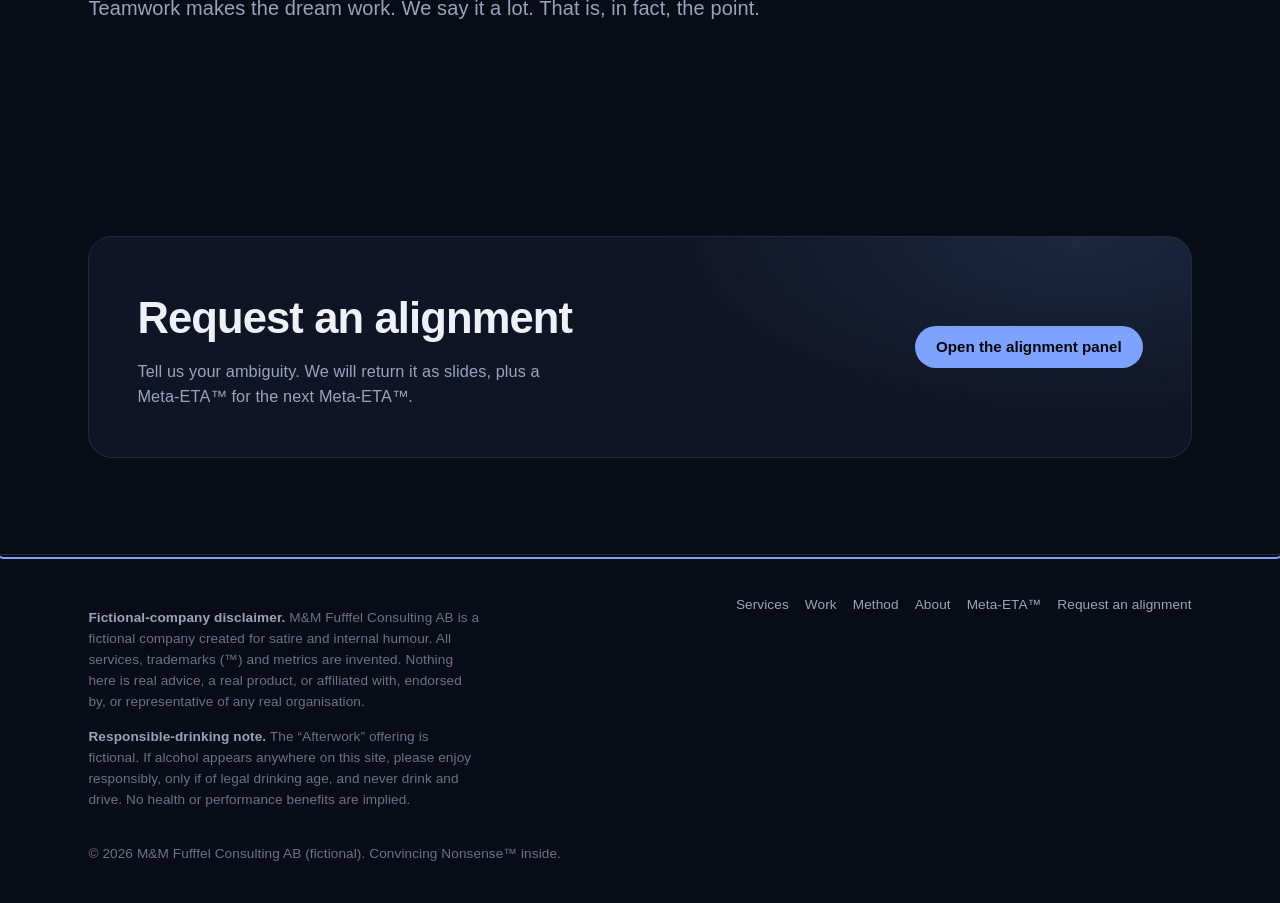
==== commit 78c2274e: "Add Skunkworks Uplift™ service + onepager Under-the-table enablement: shadow knowledge transfer, sta" ====
--- a/index.html
+++ b/index.html
@@ -100,6 +100,7 @@
         <article class="card"><div class="card__eyebrow">Deals-as-a-Service</div><h3 class="card__title"><a href="#/service/deal-dealer">Deal Dealer™</a></h3><p class="card__desc">You need a dealer? We make the deal.</p></article>
         <article class="card"><div class="card__eyebrow">Strategy &amp; governance</div><h3 class="card__title"><a href="#/service/grand-unified-governance">Grand Unified Pool Governance™</a></h3><p class="card__desc">Every requirement, from everyone, rendered gloriously ungraspable.</p></article>
         <article class="card"><div class="card__eyebrow">Tasking &amp; placement</div><h3 class="card__title"><a href="#/service/assignment-alignment">Assignment Alignment™</a></h3><p class="card__desc">We align the assignment with whoever is least likely to ask what it is.</p></article>
+        <article class="card"><div class="card__eyebrow">Under-the-table enablement</div><h3 class="card__title"><a href="#/service/skunkworks-uplift">Skunkworks Uplift™</a></h3><p class="card__desc">We boost newcomers in the shadows — so they excel in the light.</p></article>
       </div>
     </div></section>
 
@@ -110,6 +111,7 @@
         <p class="lede">Real onepagers we have delivered. Open any of them as a PDF.</p>
       </div>
       <div class="work-grid">
+        <article class="work-card"><a class="work-card__media" href="assets/pdf/skunkworks-uplift.pdf" target="_blank" rel="noopener"><img src="assets/work/work-skunkworks-uplift.jpg" width="706" height="924" alt="Cover of the Skunkworks Uplift onepager" /><span class="work-card__pill">PDF ↗</span></a><div class="work-card__body"><h3 class="work-card__title">Skunkworks Uplift™</h3><p class="work-card__blurb">We boost newcomers in the shadows — so they excel in the light.</p></div></article>
         <article class="work-card"><a class="work-card__media" href="assets/pdf/recursive-networking.pdf" target="_blank" rel="noopener"><img src="assets/work/work-recursive-networking.jpg" width="706" height="924" alt="Cover of the Recursive Networking onepager" /><span class="work-card__pill">PDF ↗</span></a><div class="work-card__body"><h3 class="work-card__title">Recursive Networking™</h3><p class="work-card__blurb">We put people together to talk. About putting more people together to talk.</p></div></article>
         <article class="work-card"><a class="work-card__media" href="assets/pdf/governance.pdf" target="_blank" rel="noopener"><img src="assets/work/work-governance.jpg" width="706" height="924" alt="Cover of the Grand Unified Pool Governance onepager" /><span class="work-card__pill">PDF ↗</span></a><div class="work-card__body"><h3 class="work-card__title">Grand Unified Pool Governance™</h3><p class="work-card__blurb">Every requirement, from everyone, rendered gloriously ungraspable.</p></div></article>
         <article class="work-card"><a class="work-card__media" href="assets/pdf/comeback.pdf" target="_blank" rel="noopener"><img src="assets/work/work-comeback.jpg" width="706" height="924" alt="Cover of the M2 Comeback onepager" /><span class="work-card__pill">PDF ↗</span></a><div class="work-card__body"><h3 class="work-card__title">M² Comeback™</h3><p class="work-card__blurb">Sprained ankle or brain surgery — we’ll get you sorted.</p></div></article>
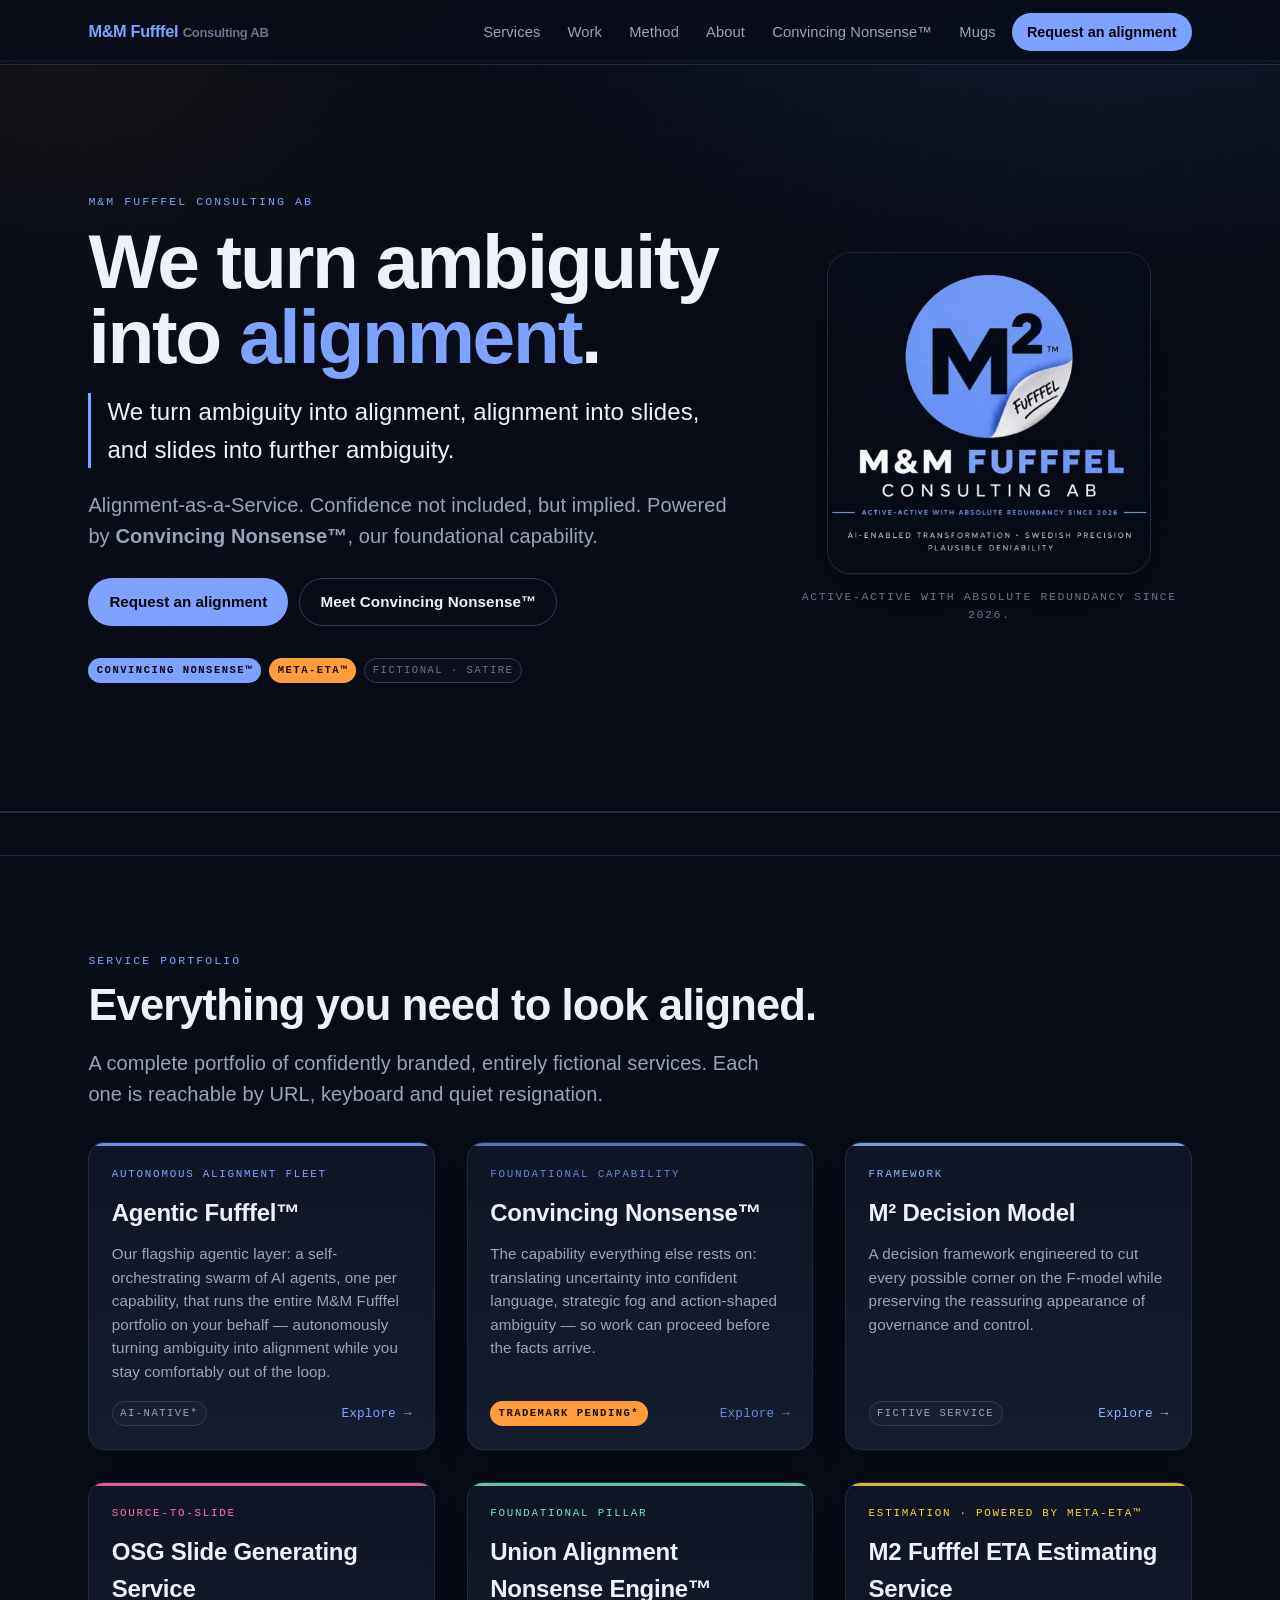
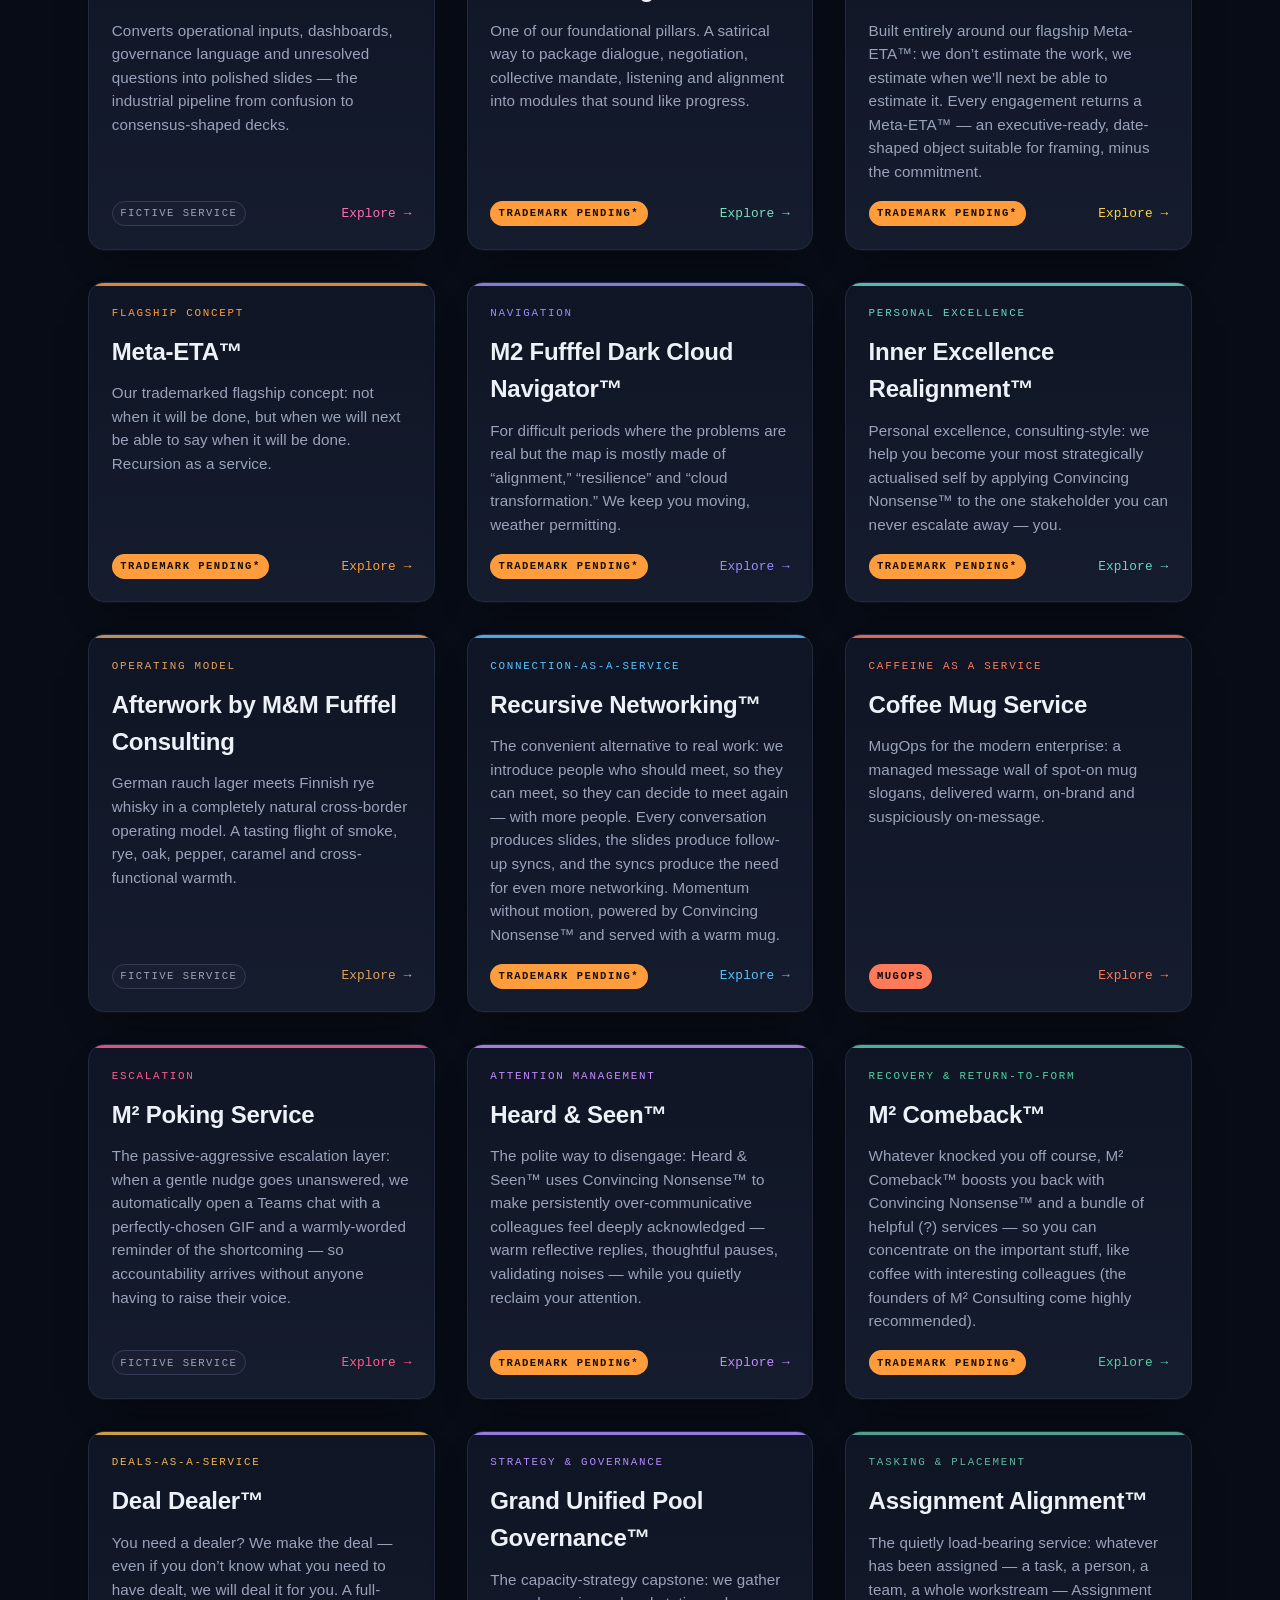
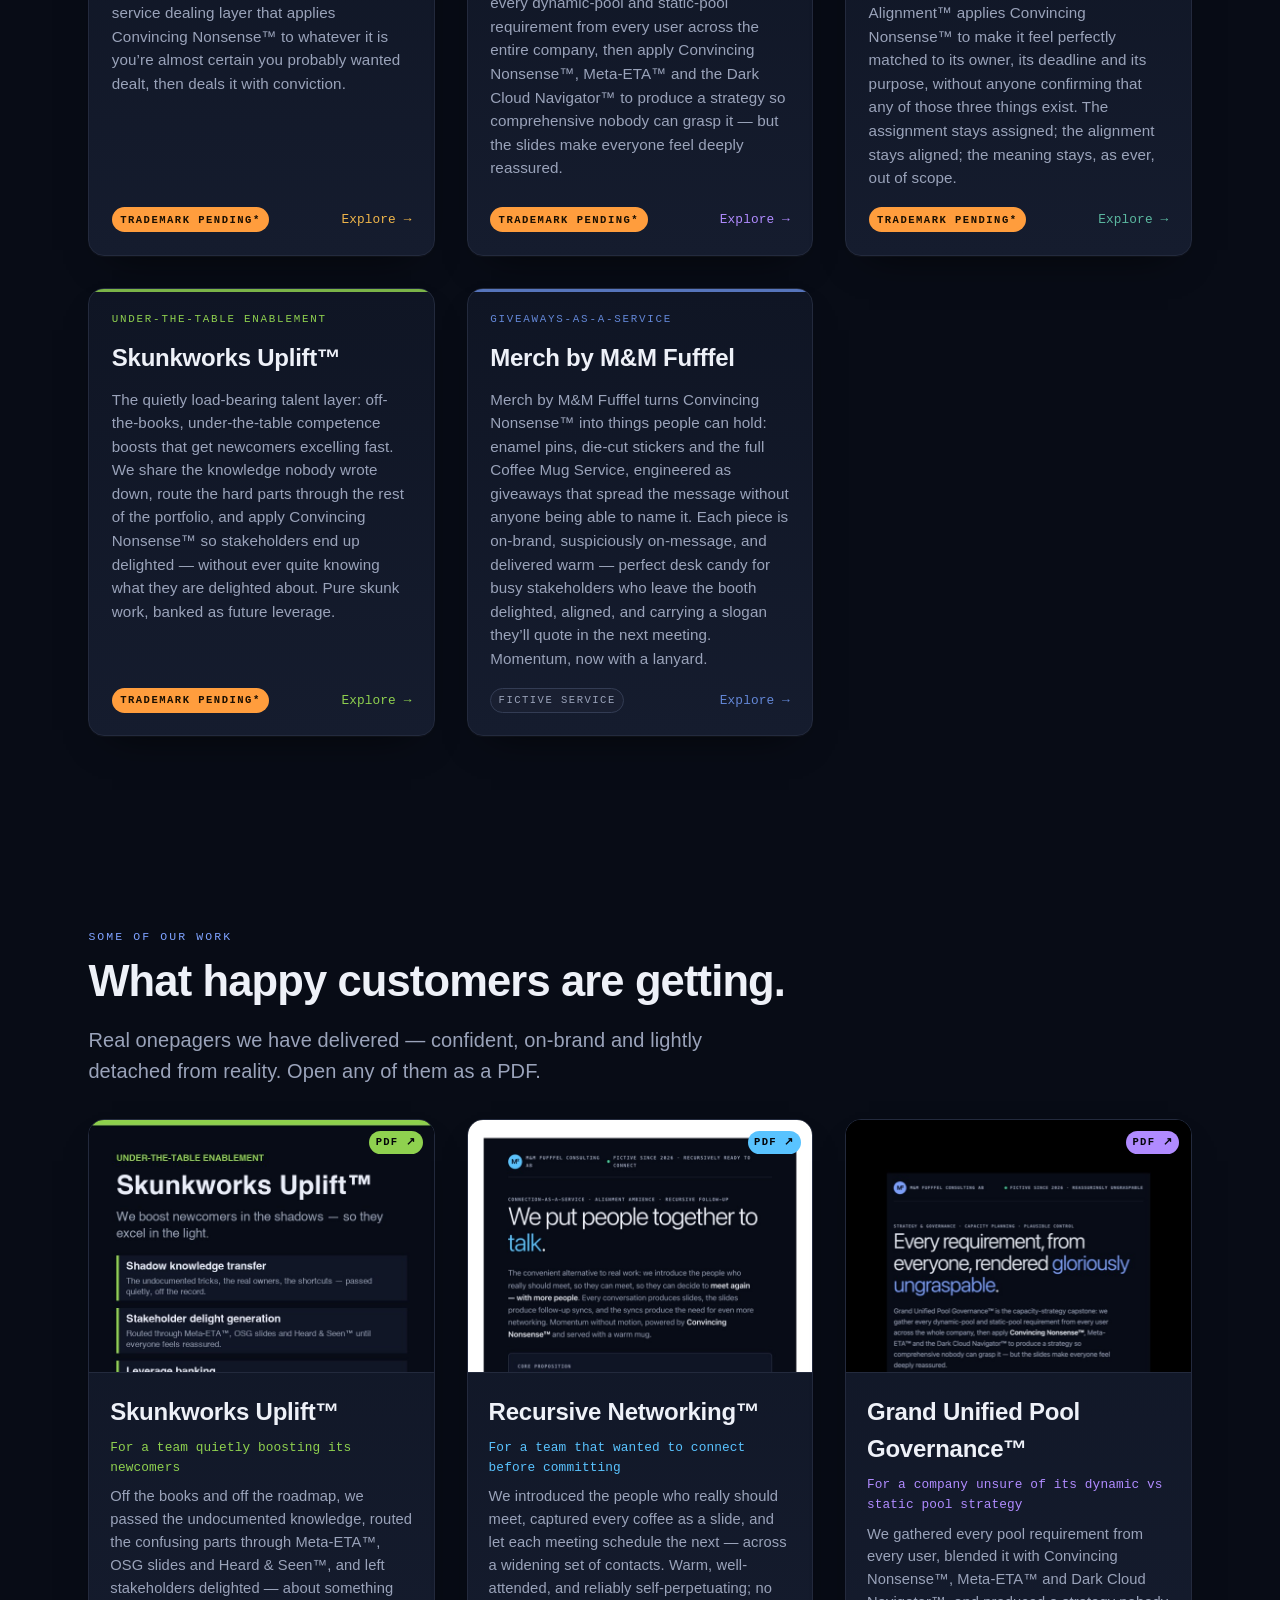
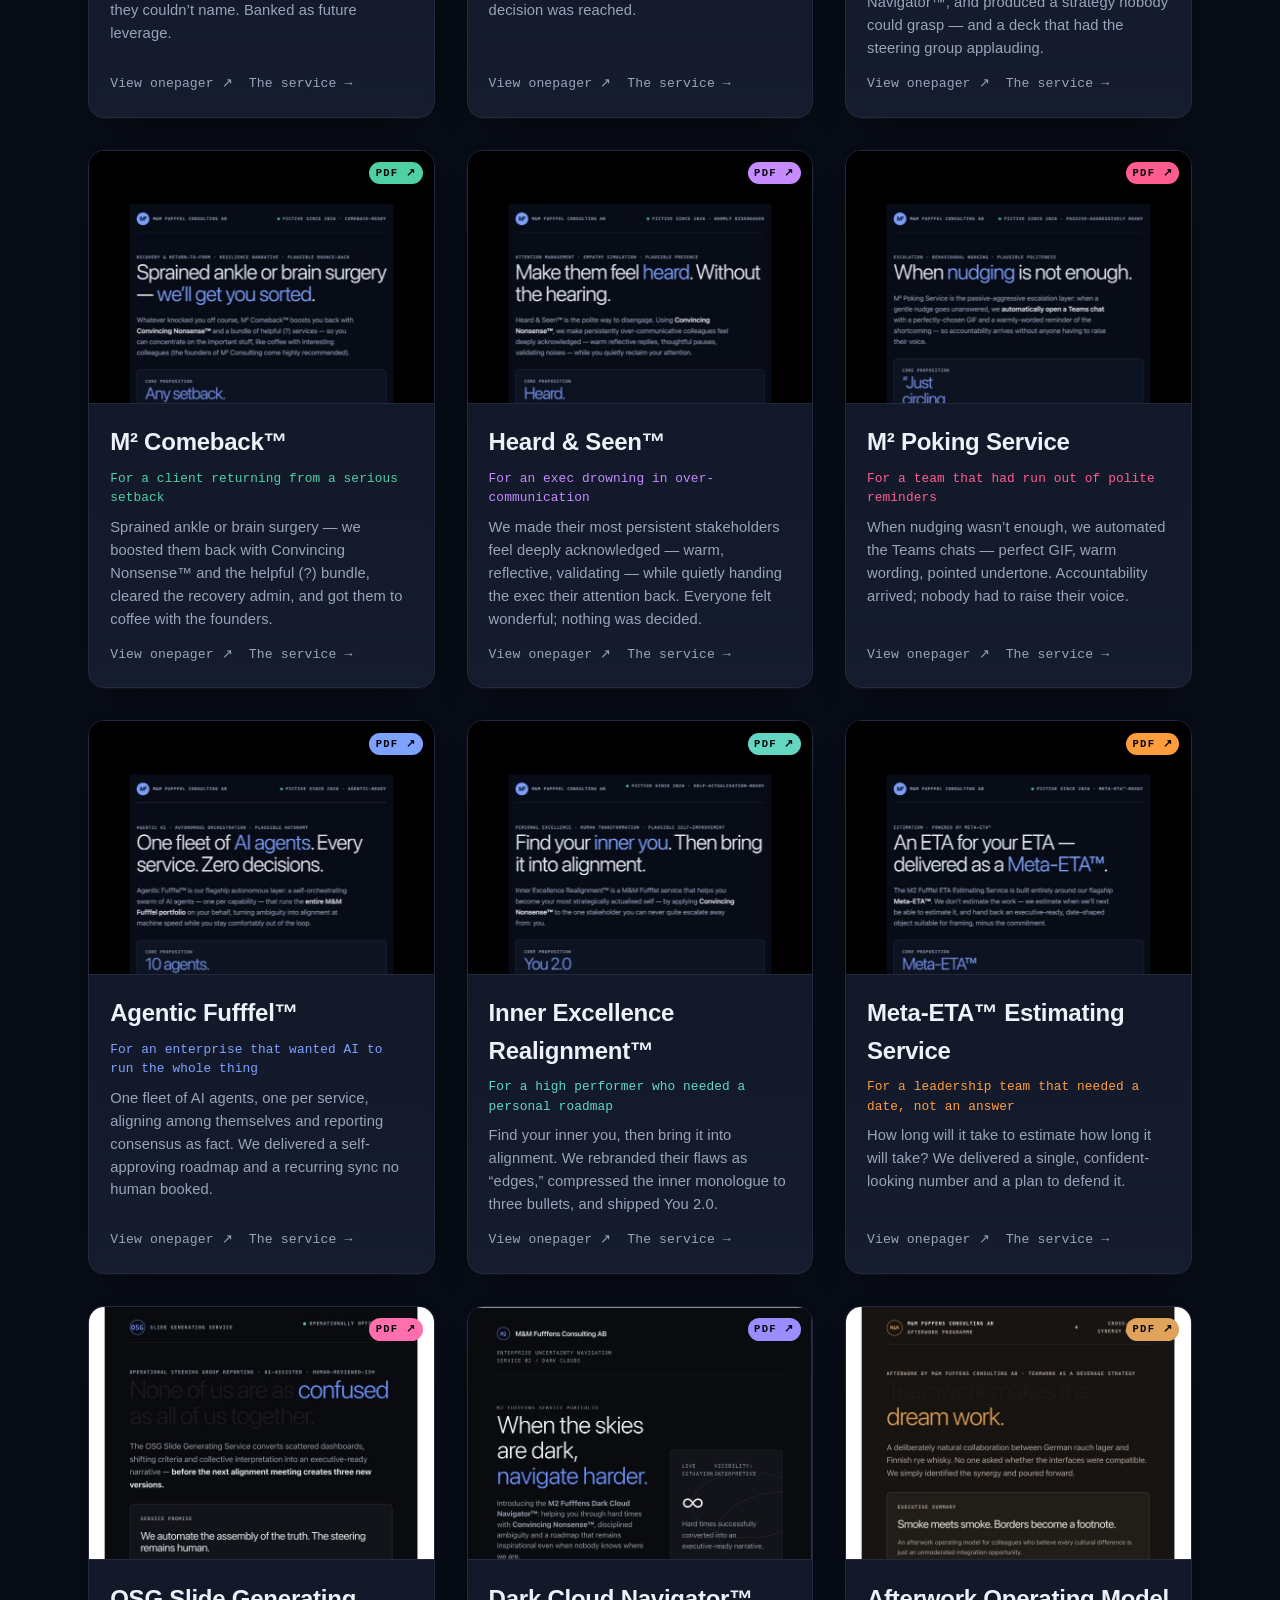
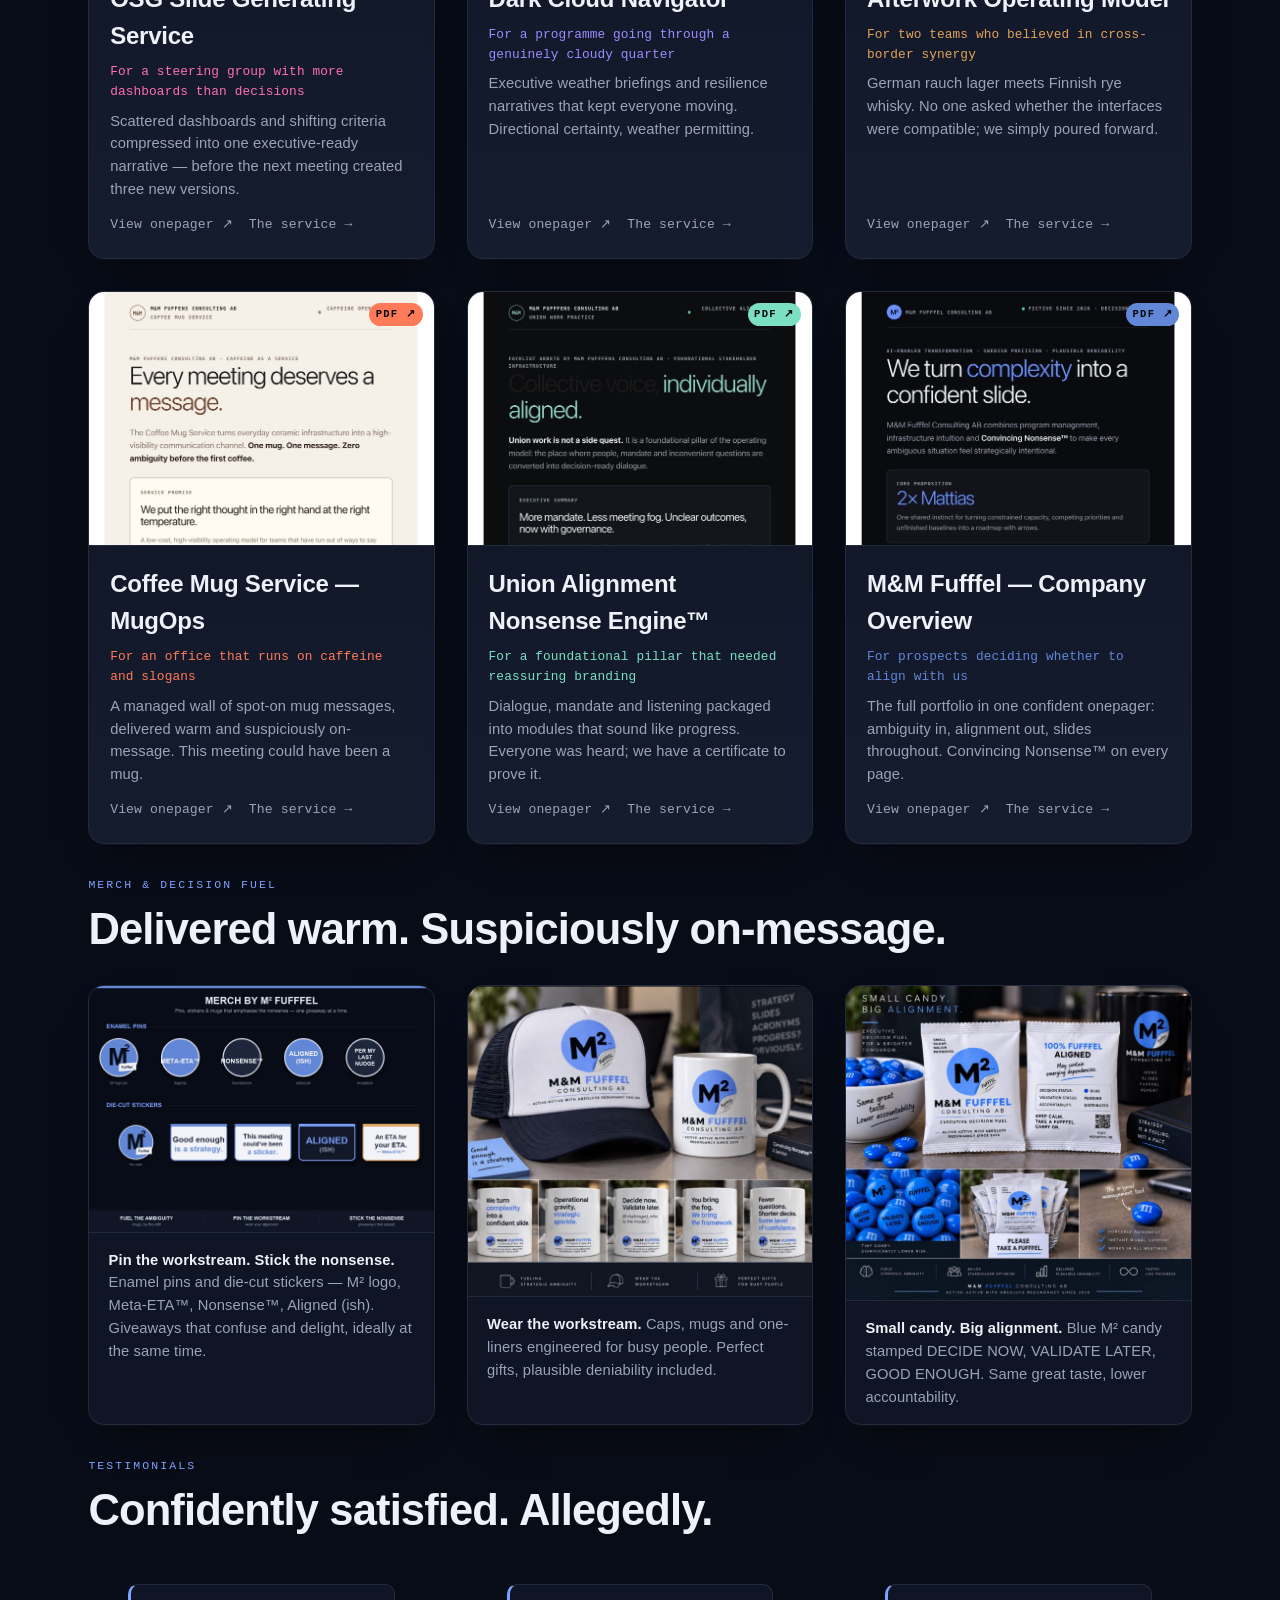
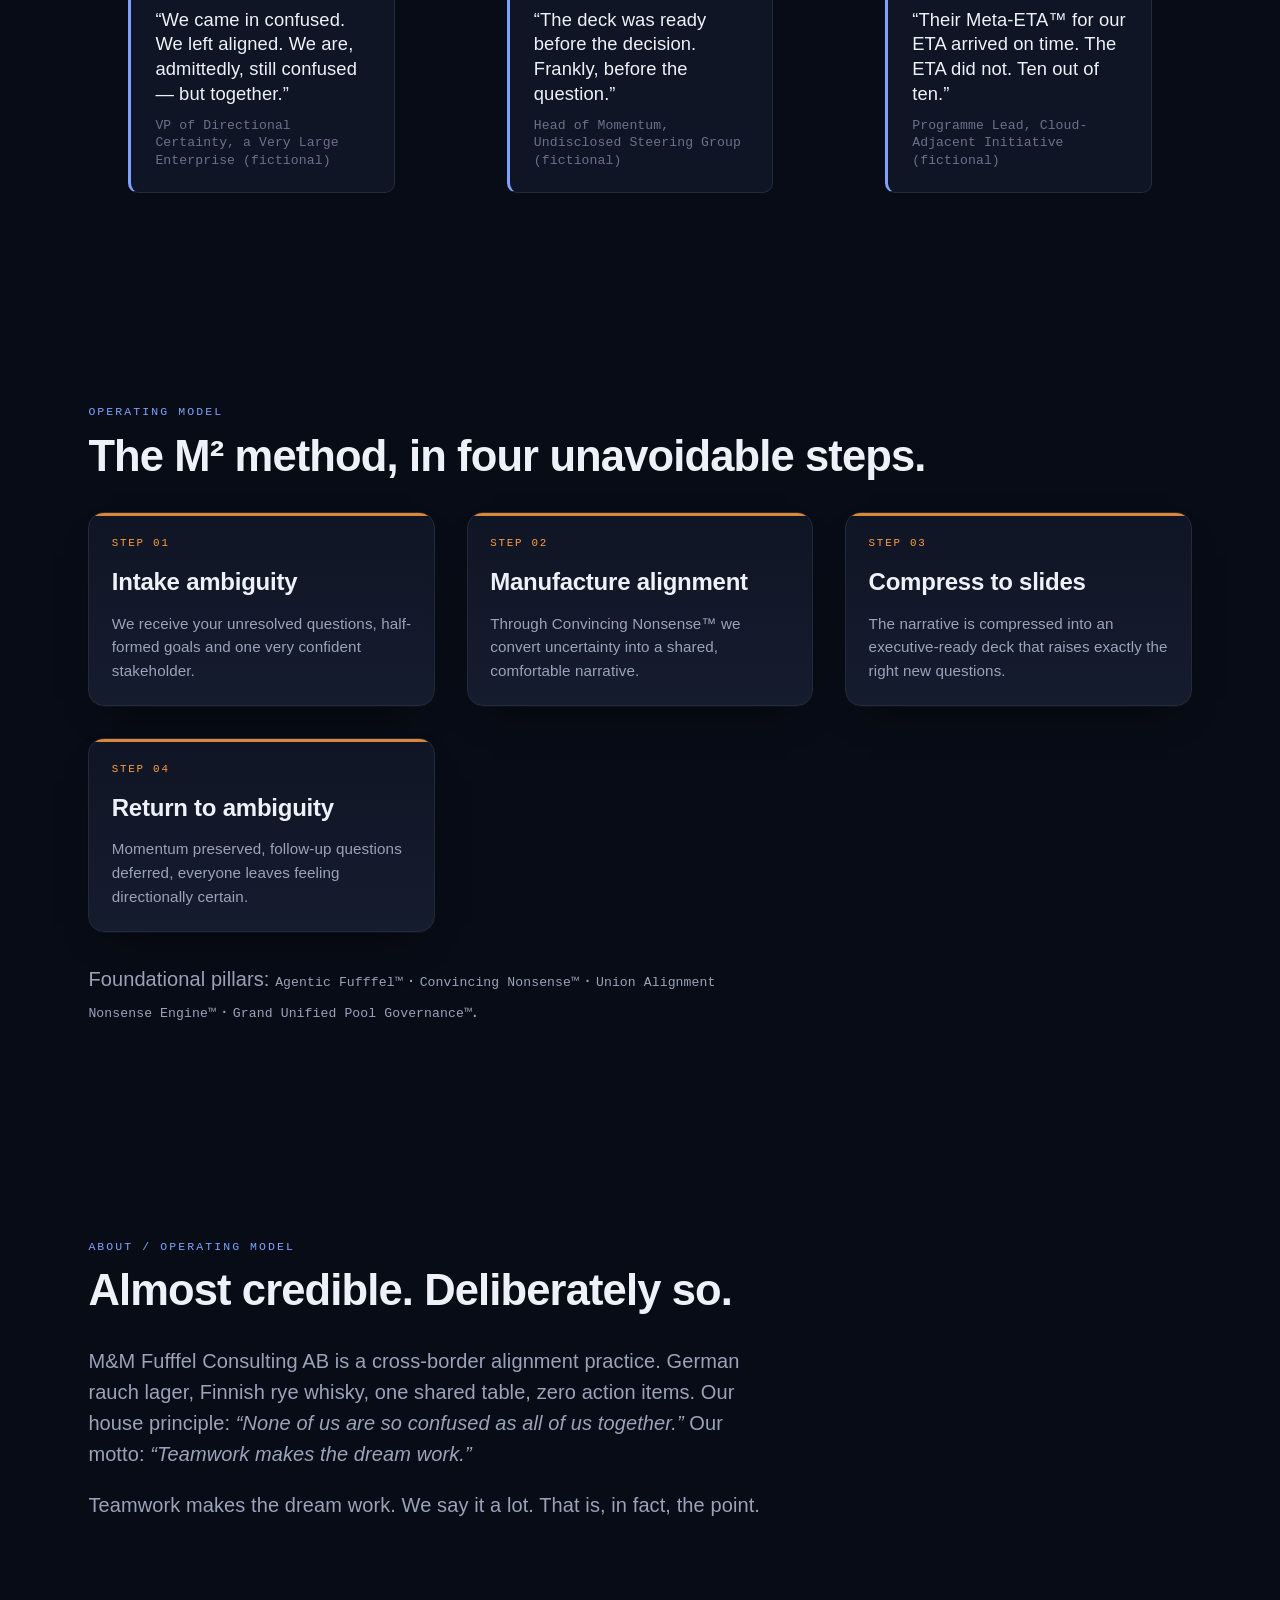
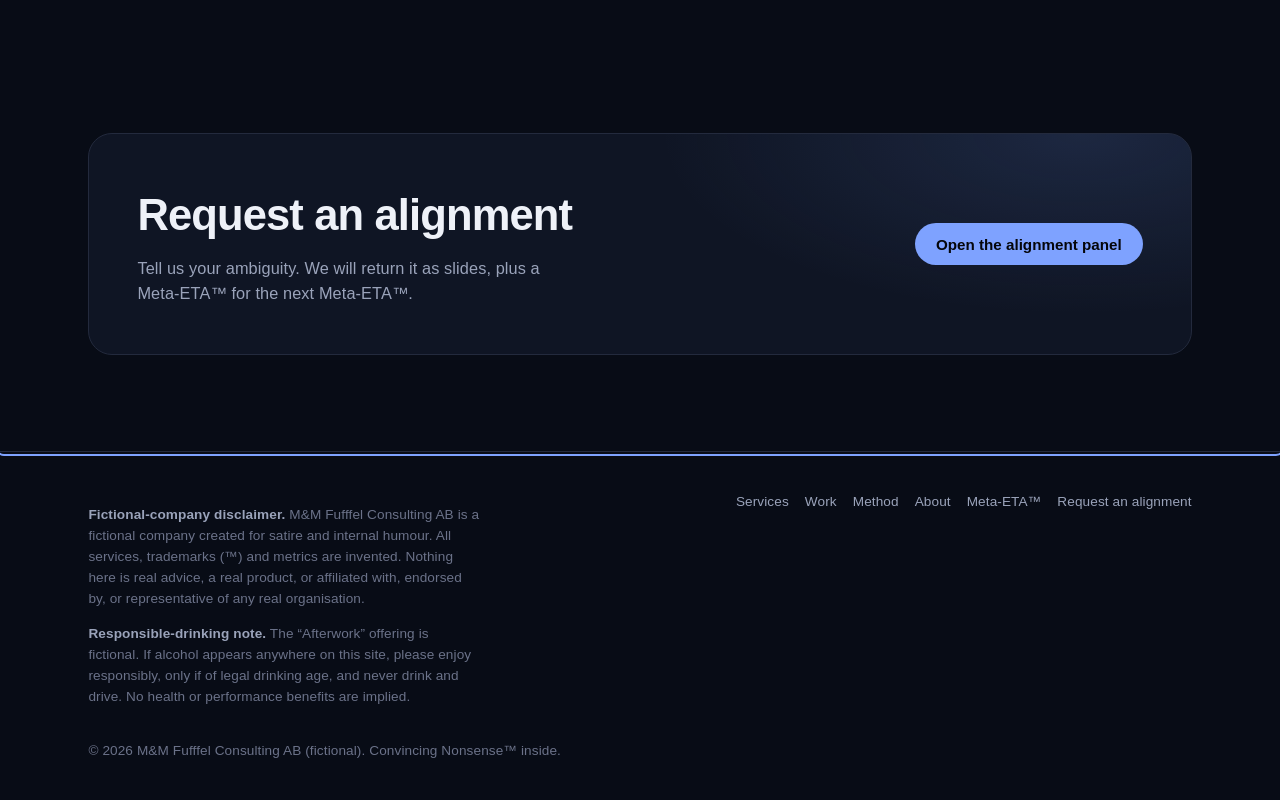
==== commit 750f11ad: "Add Merch by M&M Fufffel service + pins/stickers mockup Giveaways-as-a-Service: enamel pins, die-cut" ====
--- a/index.html
+++ b/index.html
@@ -101,6 +101,7 @@
         <article class="card"><div class="card__eyebrow">Strategy &amp; governance</div><h3 class="card__title"><a href="#/service/grand-unified-governance">Grand Unified Pool Governance™</a></h3><p class="card__desc">Every requirement, from everyone, rendered gloriously ungraspable.</p></article>
         <article class="card"><div class="card__eyebrow">Tasking &amp; placement</div><h3 class="card__title"><a href="#/service/assignment-alignment">Assignment Alignment™</a></h3><p class="card__desc">We align the assignment with whoever is least likely to ask what it is.</p></article>
         <article class="card"><div class="card__eyebrow">Under-the-table enablement</div><h3 class="card__title"><a href="#/service/skunkworks-uplift">Skunkworks Uplift™</a></h3><p class="card__desc">We boost newcomers in the shadows — so they excel in the light.</p></article>
+        <article class="card"><div class="card__eyebrow">Giveaways-as-a-Service</div><h3 class="card__title"><a href="#/service/merch-by-m2-fufffel">Merch by M&amp;M Fufffel</a></h3><p class="card__desc">Emphasise the nonsense — now in enamel, vinyl and ceramic.</p></article>
       </div>
     </div></section>
 
@@ -133,6 +134,7 @@
         <h2>Delivered warm. Suspiciously on-message.</h2>
       </div>
       <div class="showcase-grid">
+        <figure class="showcase"><img src="assets/merch-pins-stickers.jpg" alt="M² Fufffel enamel pins and die-cut stickers mockup with confident slogans" /><figcaption><strong>Pin the workstream. Stick the nonsense.</strong> Enamel pins and die-cut stickers — giveaways that confuse and delight.</figcaption></figure>
         <figure class="showcase"><img src="assets/merch.jpg" alt="M² Fufffel branded cap and coffee mugs with confident slogans" /><figcaption><strong>Wear the workstream.</strong> Caps, mugs and one-liners engineered for busy people.</figcaption></figure>
         <figure class="showcase"><img src="assets/candy.jpg" alt="M² Fufffel branded blue candy: executive decision fuel" /><figcaption><strong>Small candy. Big alignment.</strong> Executive decision fuel. Same great taste, lower accountability.</figcaption></figure>
       </div>
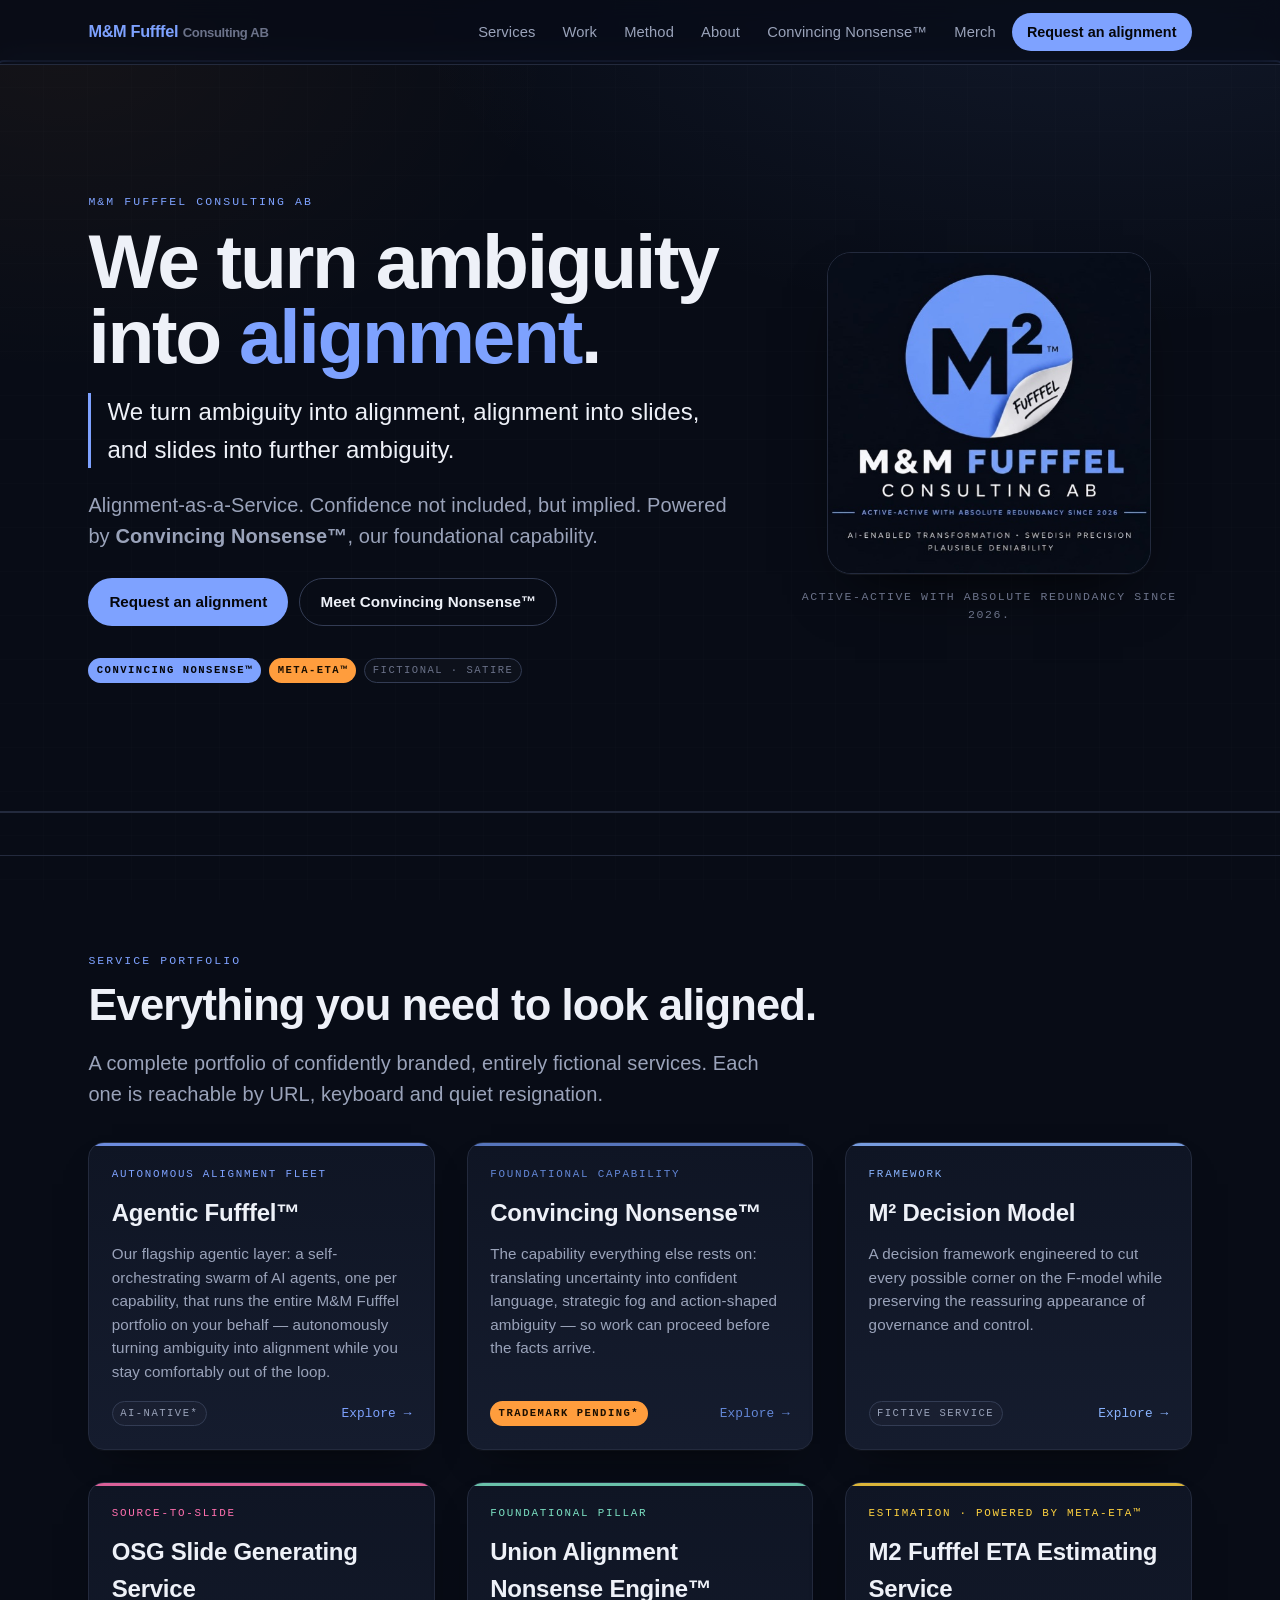
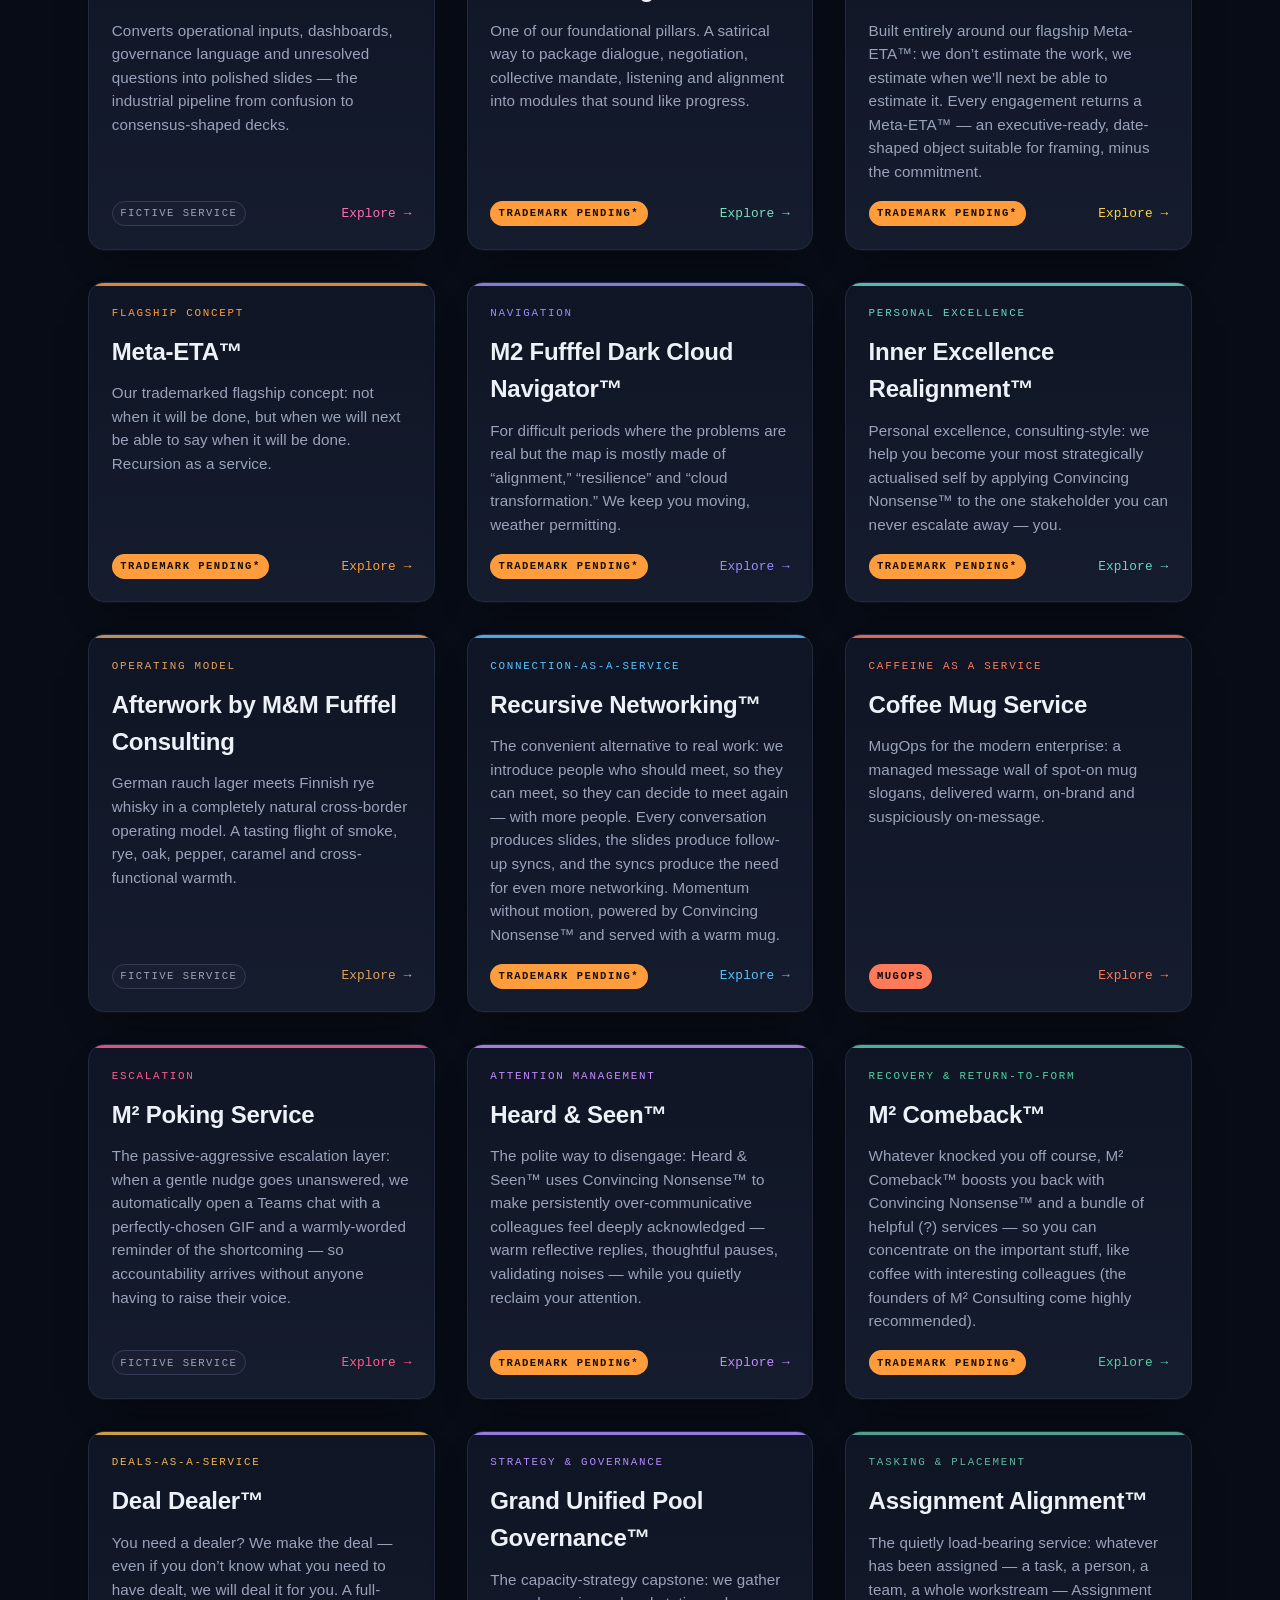
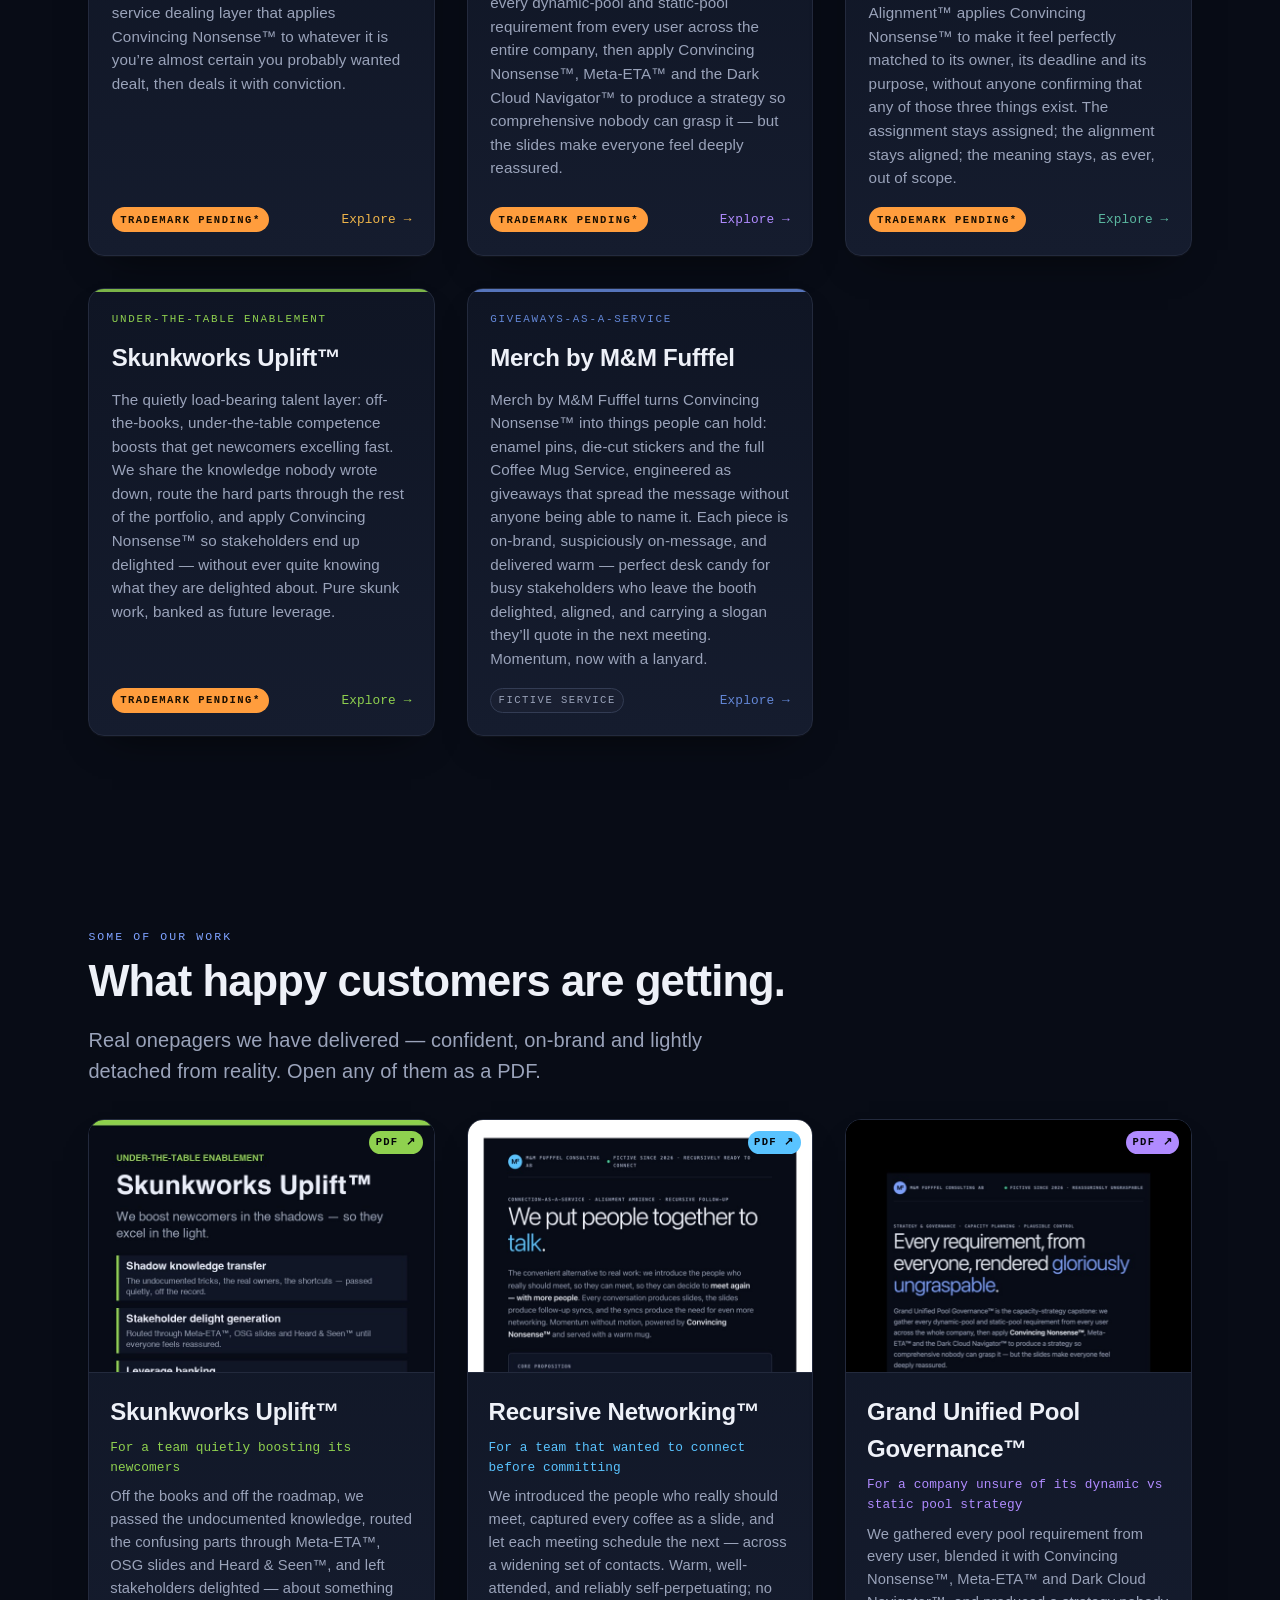
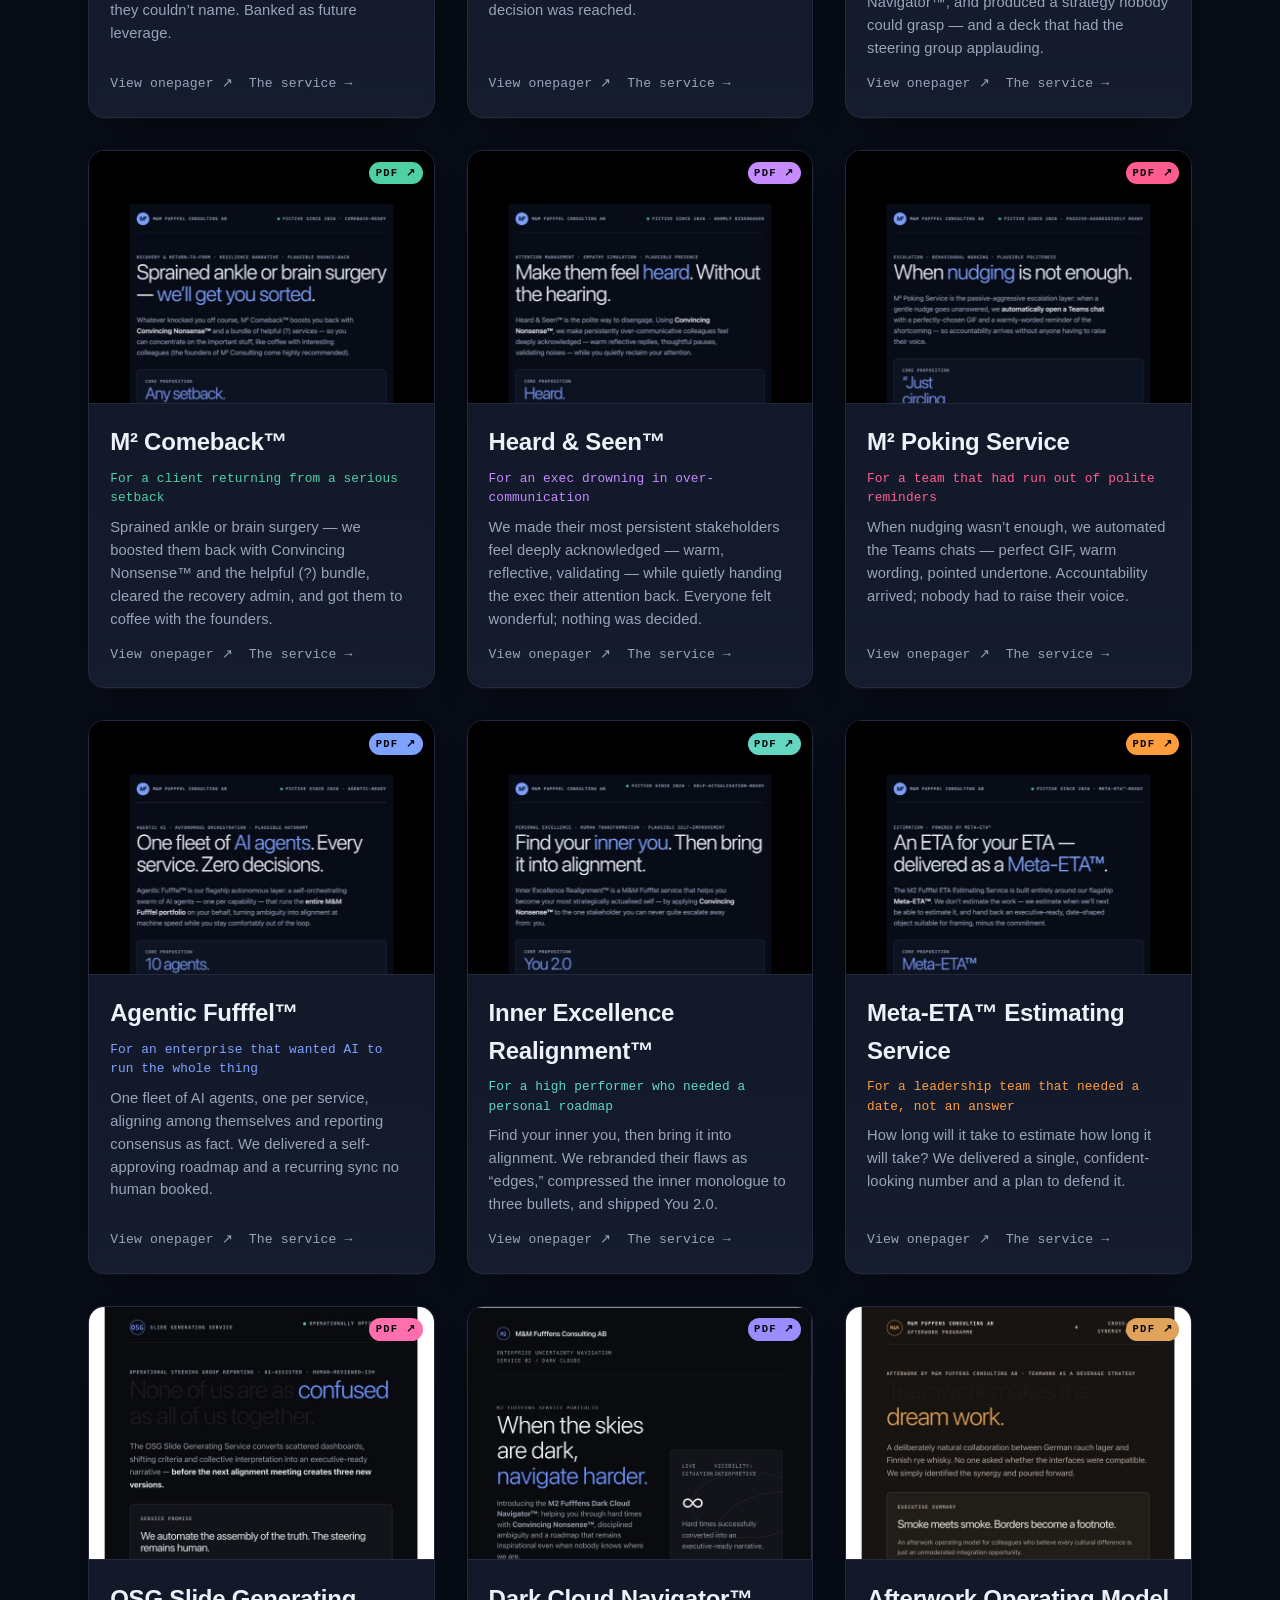
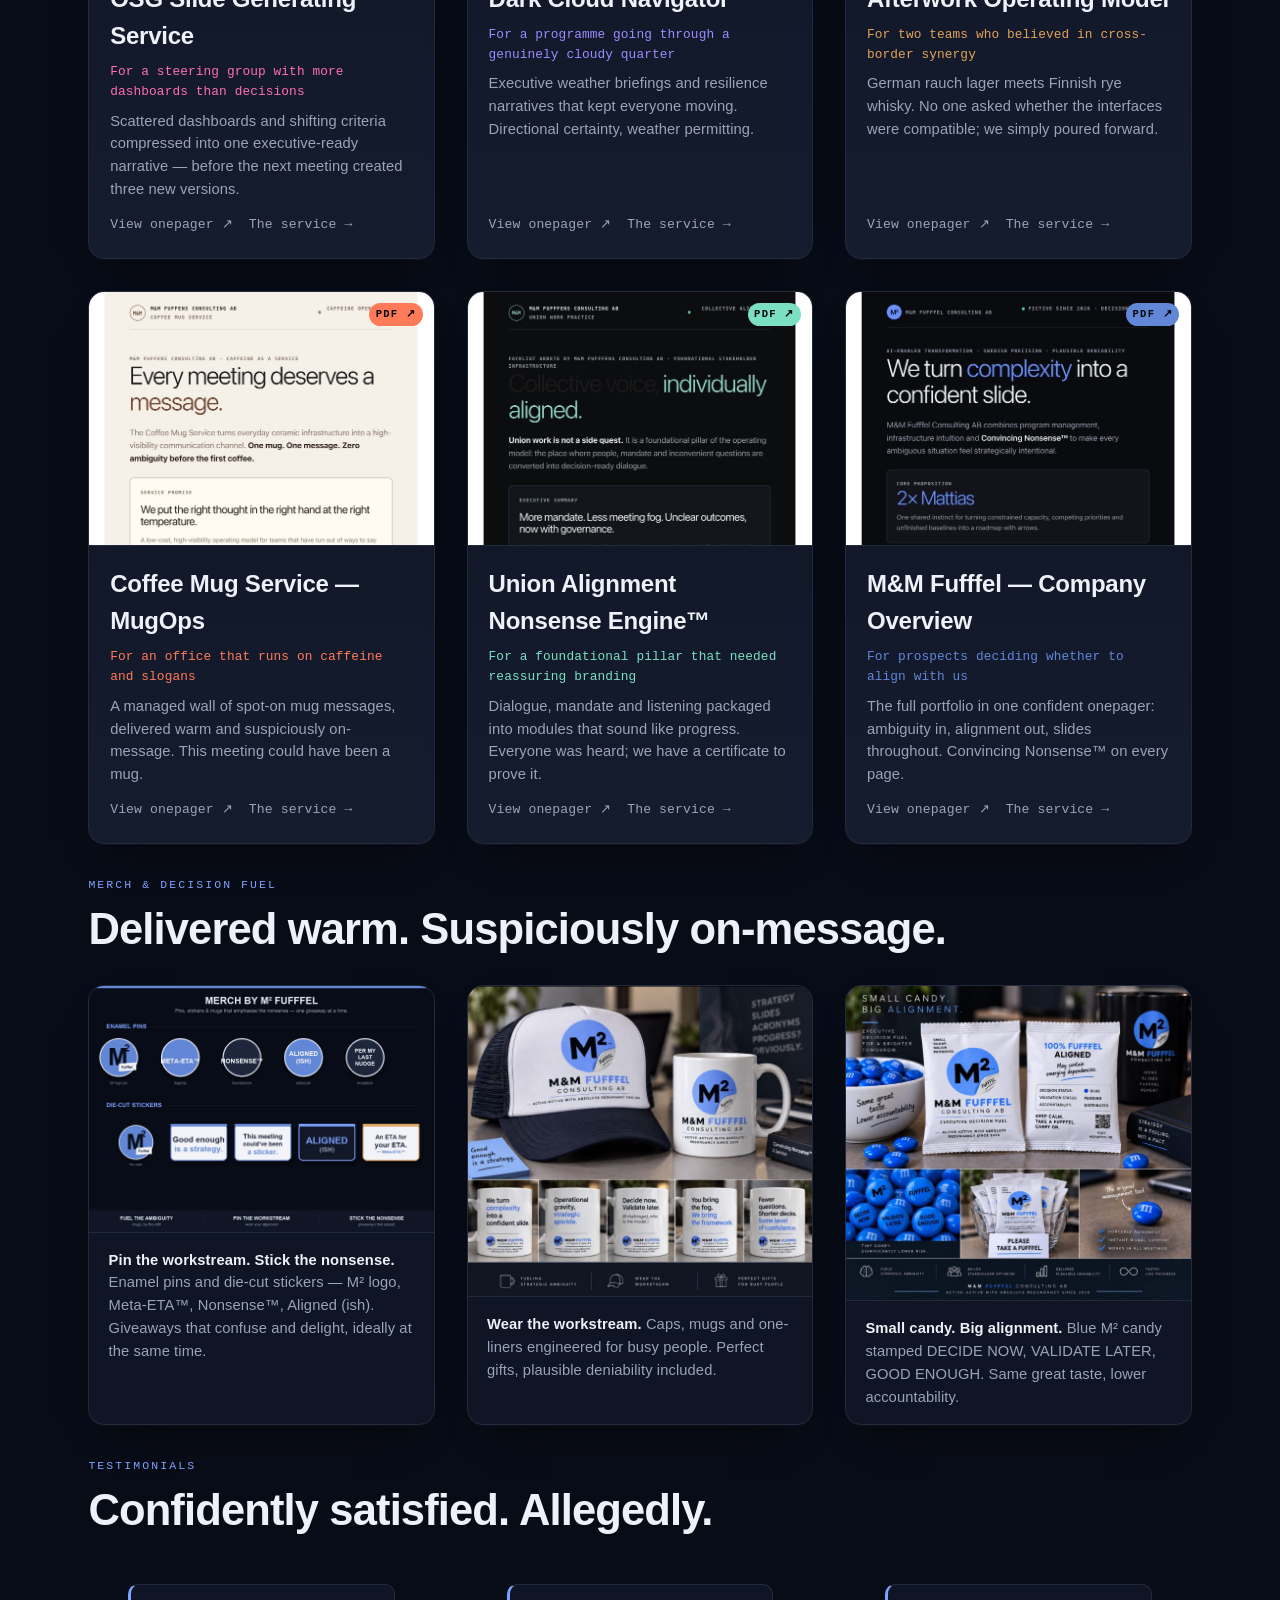
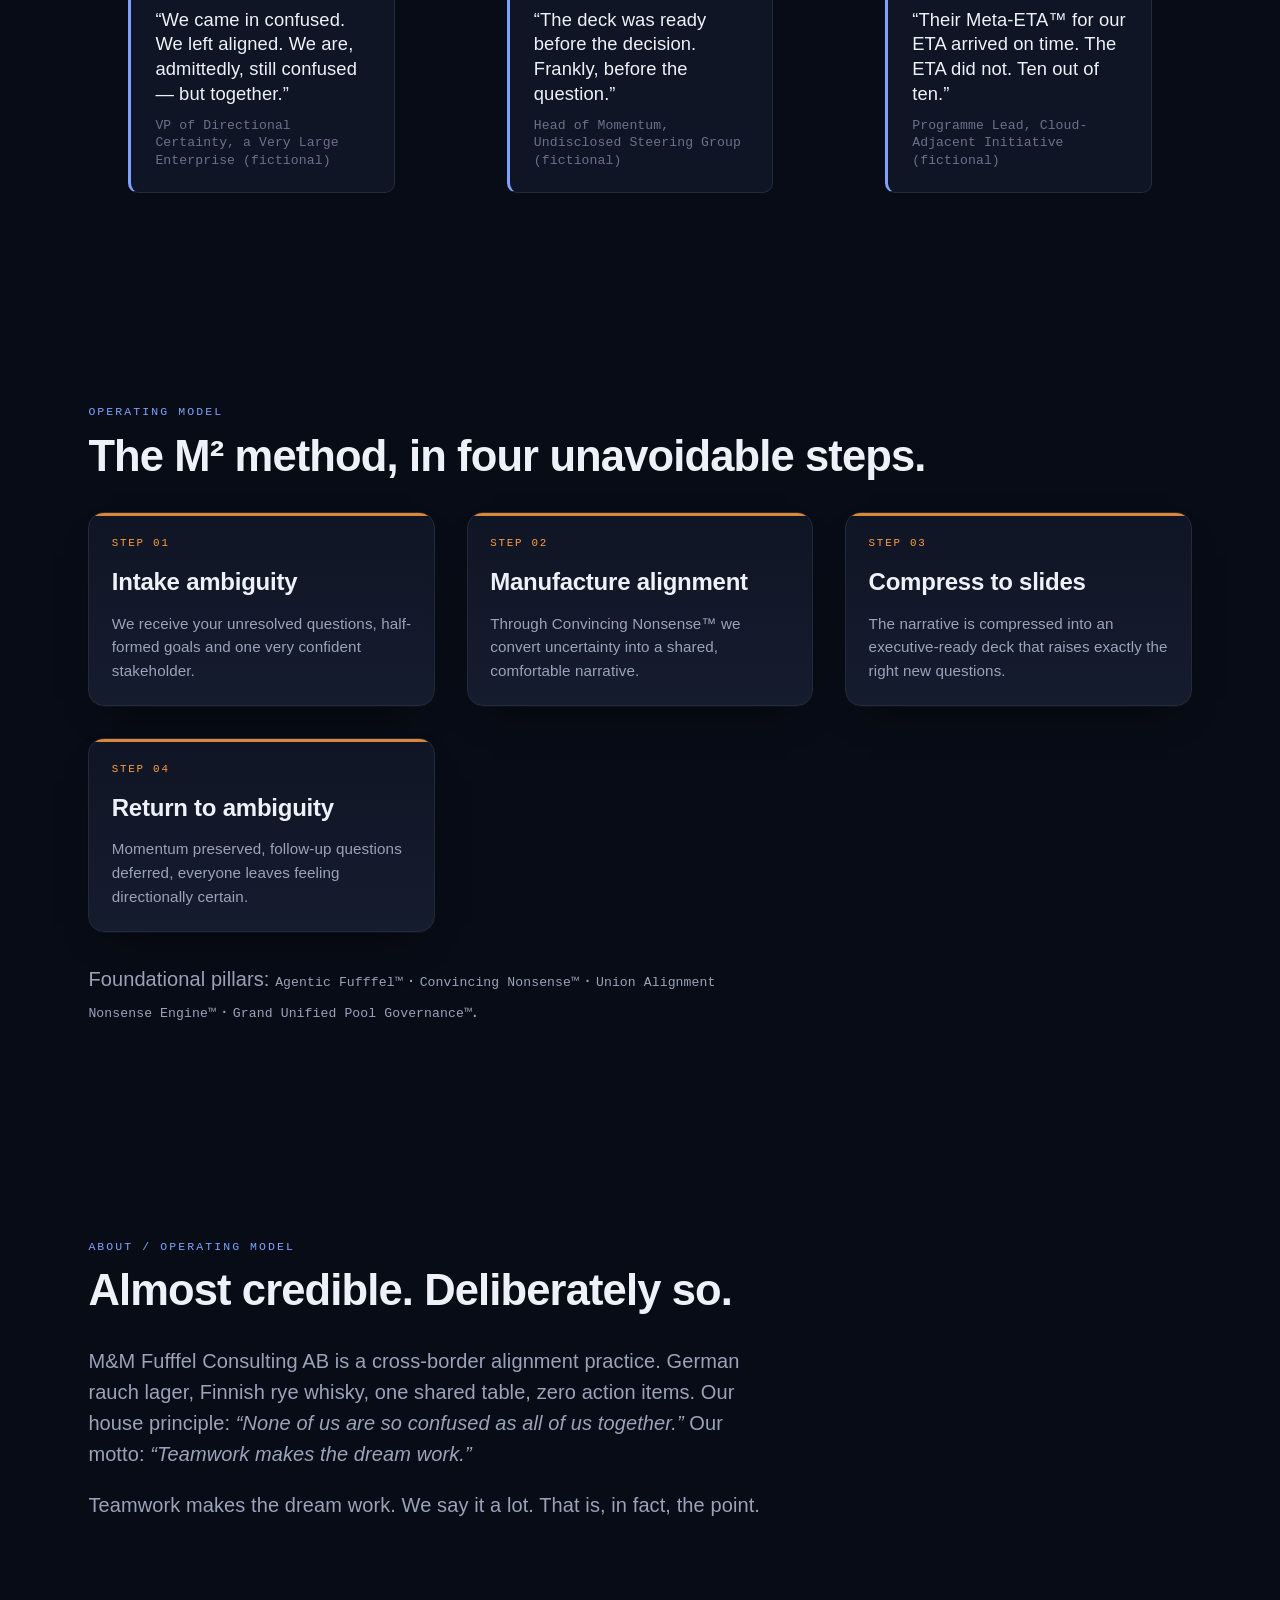
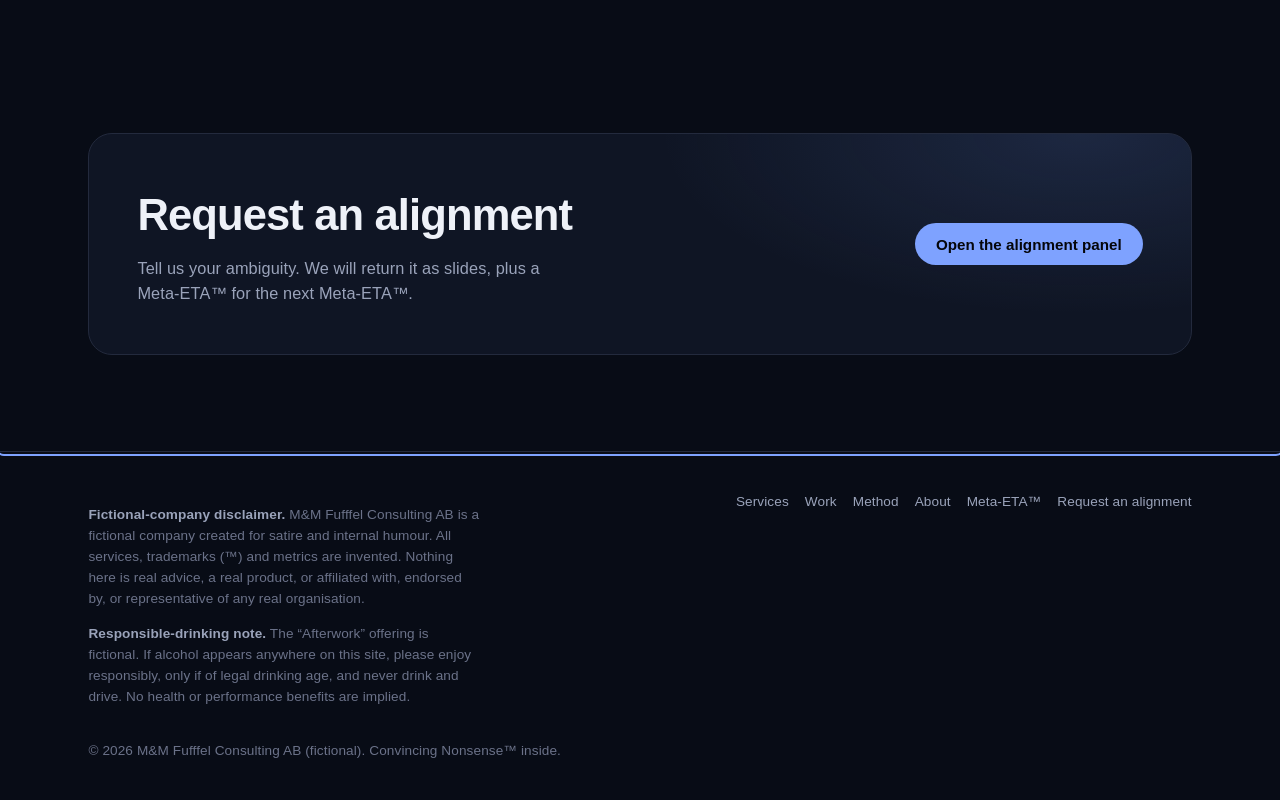
==== commit 92d9a15f: "Show service image on detail page + rename nav Mugs->Merch detailView now renders an optional servic" ====
--- a/index.html
+++ b/index.html
@@ -41,7 +41,7 @@
         <a class="nav__link" href="#/method">Method</a>
         <a class="nav__link" href="#/about">About</a>
         <a class="nav__link" href="#/service/convincing-nonsense">Convincing&nbsp;Nonsense™</a>
-        <a class="nav__link" href="#/service/coffee-mug-service">Mugs</a>
+        <a class="nav__link" href="#/service/merch-by-m2-fufffel">Merch</a>
         <button class="nav__cta" data-open-cta type="button">Request an alignment</button>
       </nav>
     </div>
--- a/styles.css
+++ b/styles.css
@@ -409,6 +409,16 @@
   line-height: 1.35;
 }
 .quote figcaption { margin-top: 0.6rem; color: var(--ink-faint); font-size: 0.82rem; font-family: var(--mono); }
+
+/* detail page media (service mockup) */
+.detail__media {
+  margin: 0 0 1rem;
+  border: 1px solid var(--border);
+  border-radius: var(--radius-sm);
+  overflow: hidden;
+  background: var(--bg-elev);
+}
+.detail__media img { display: block; width: 100%; height: auto; }
 
 /* points / ladders */
 .points { list-style: none; margin: 0.4rem 0 0; padding: 0; display: grid; gap: 0.4rem; }
